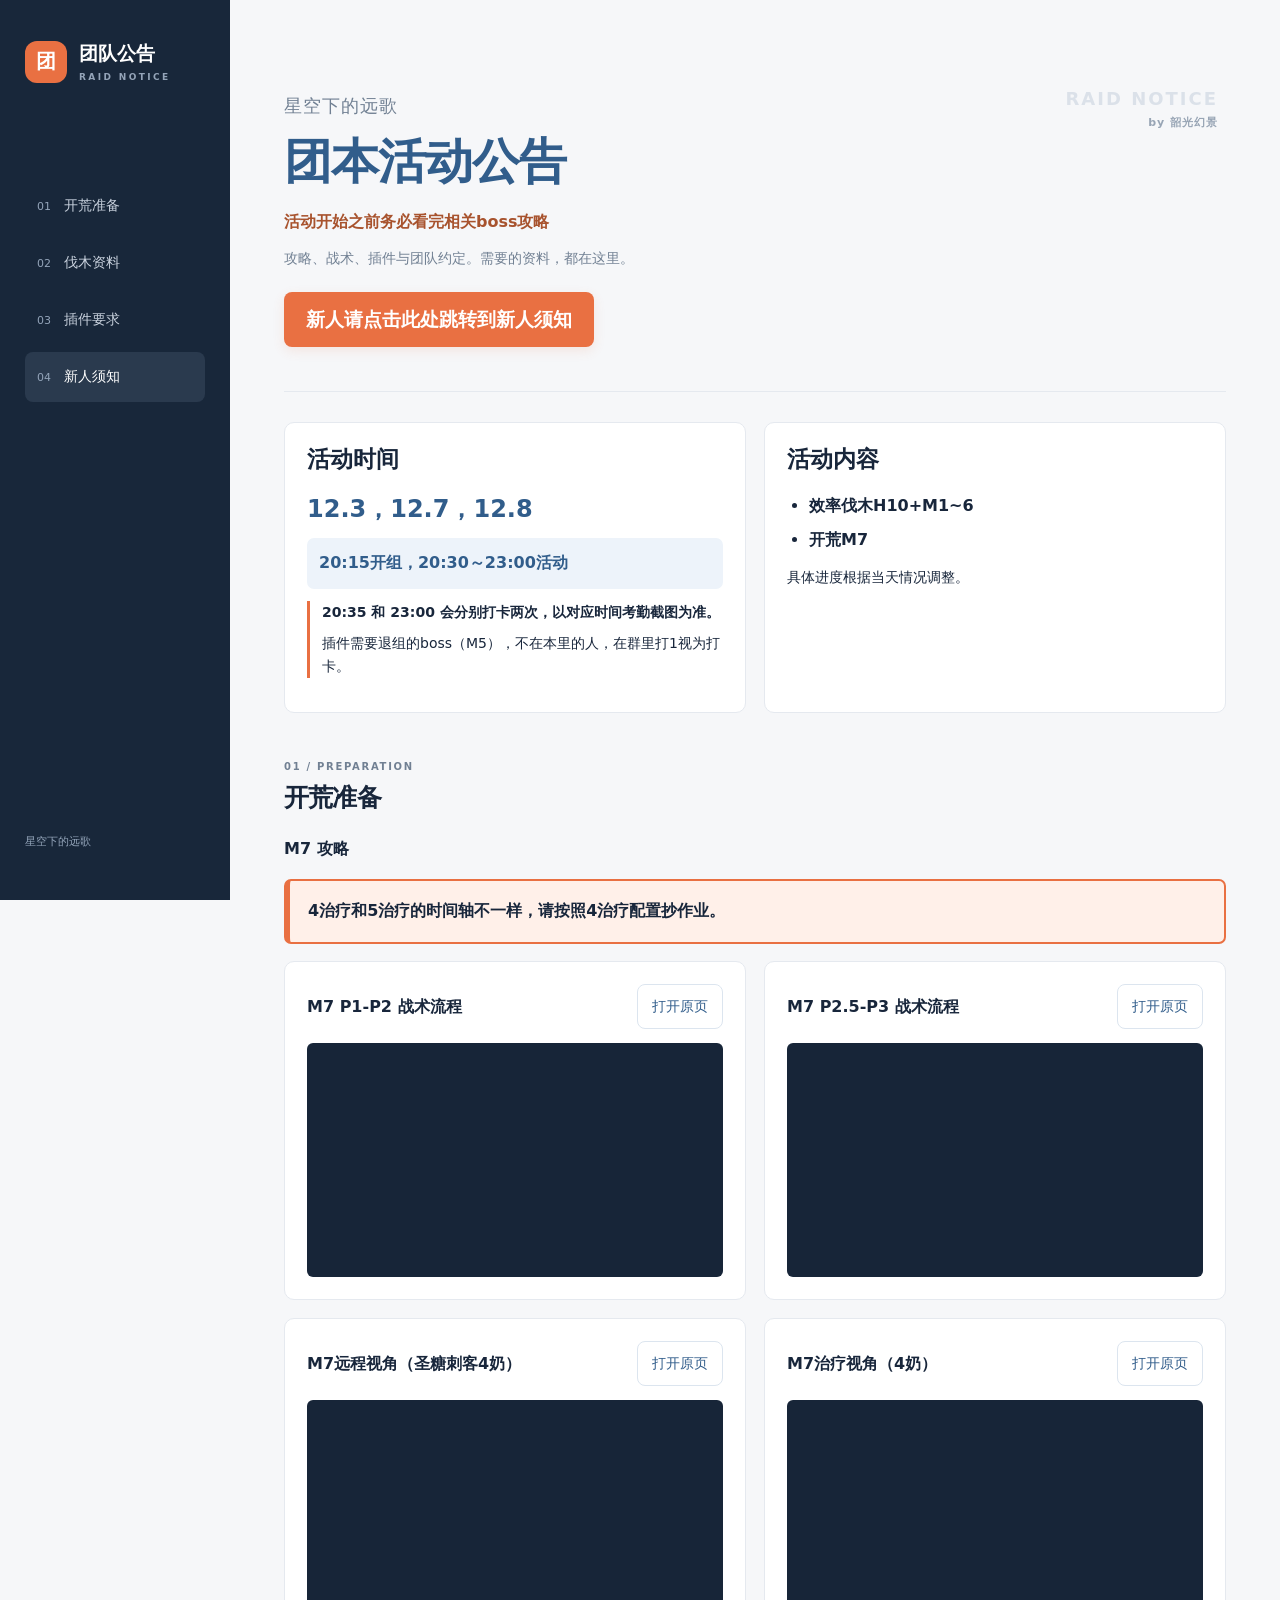
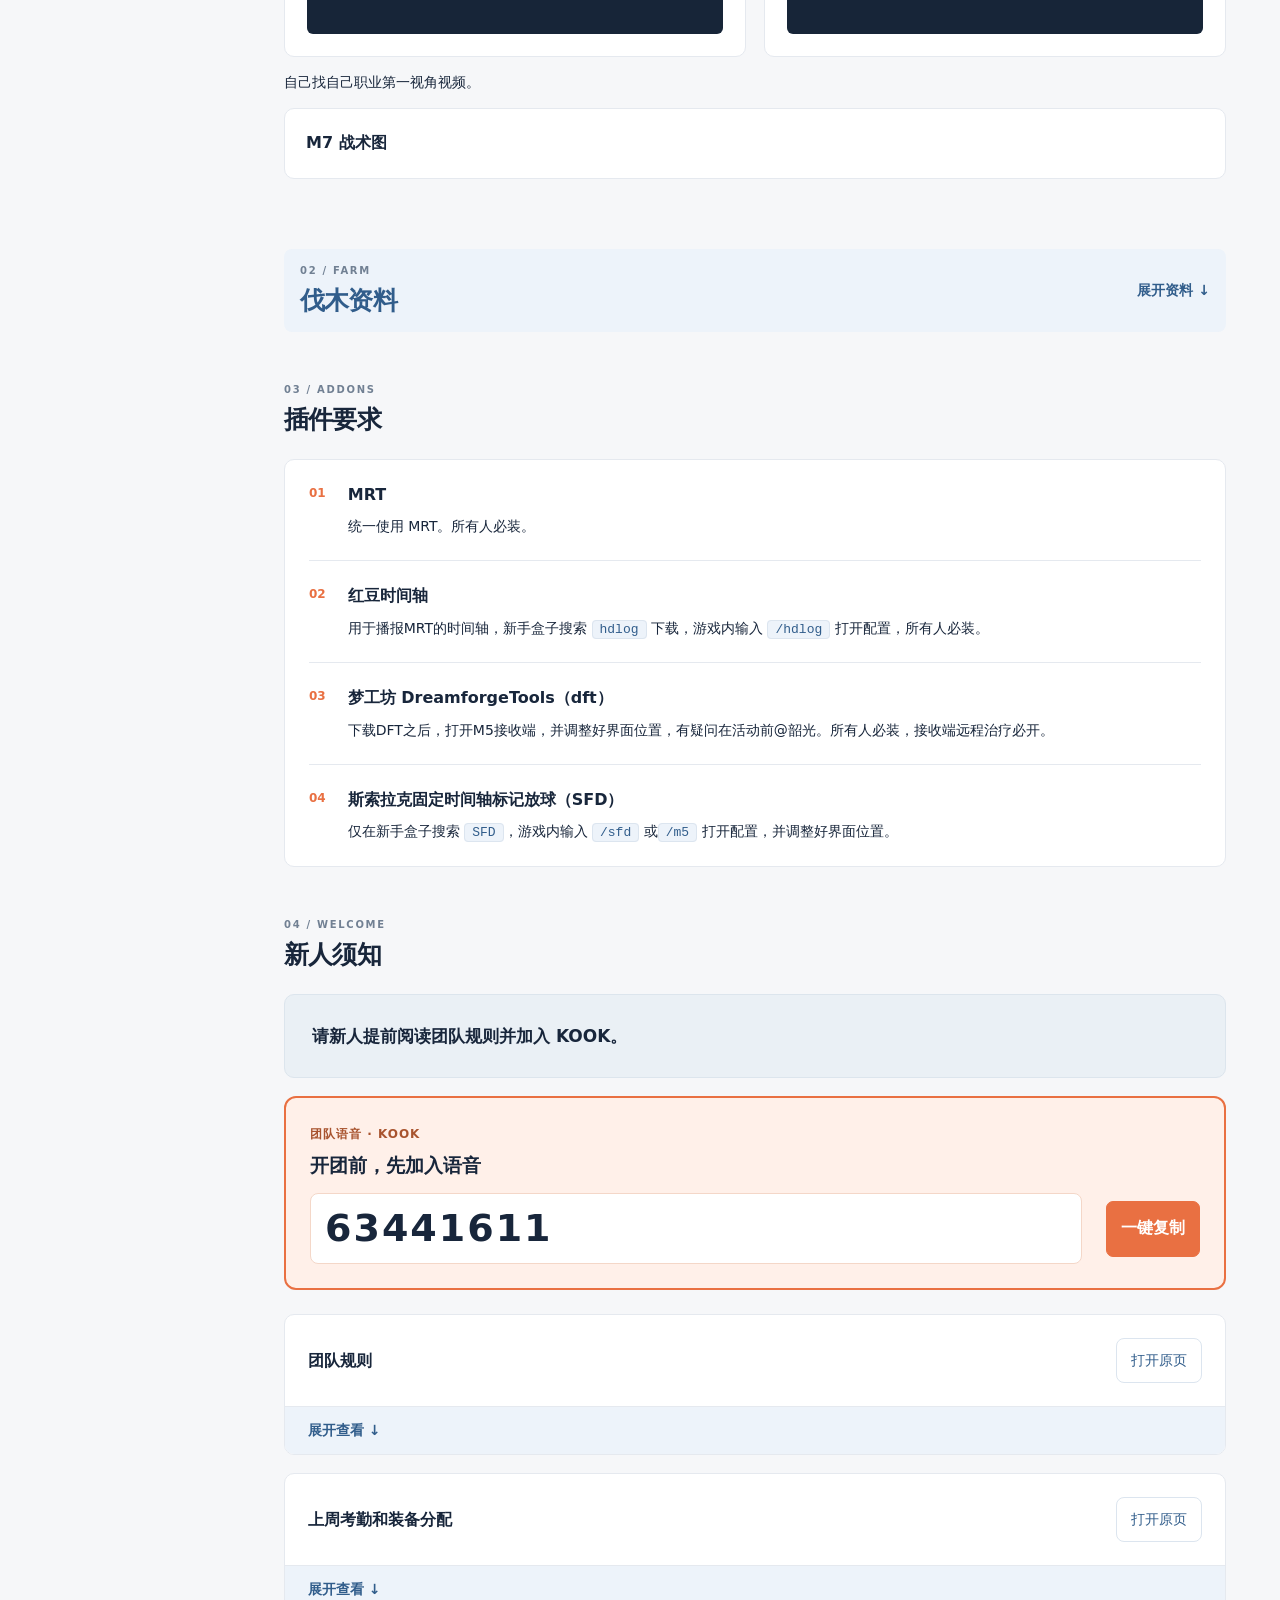
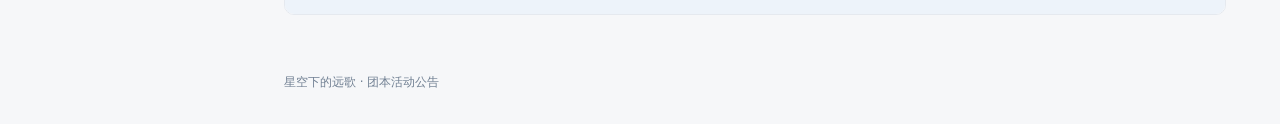
==== index.html @ 8c515916 "Clarify required addons and expand M7 video guides with healer reminder" ====
<!DOCTYPE html>

<html lang="zh-CN"><head><meta charset="utf-8"/><meta content="width=device-width,initial-scale=1" name="viewport"/><meta content="RaidNotice 团队公告：开荒准备、战术图、插件要求和新人须知。" name="description"/><title>wow星空下的远歌·团本活动公告</title><link href="style.css?v=20261021-m7-timeline" rel="stylesheet"/></head><body>
<aside class="sidebar"><div class="brand"><span class="brand-mark"><span class="brand-glyph">团</span></span><div>团队公告<small>RAID NOTICE</small></div></div><nav aria-label="公告章节"><a class="active" href="#preparation"><span>01</span> 开荒准备</a><a href="#farm"><span>02</span> 伐木资料</a><a href="#addons"><span>03</span> 插件要求</a><a href="#newcomers"><span>04</span> 新人须知</a></nav><p class="sidebar-foot">星空下的远歌</p></aside>
<main id="top"><header class="hero"><h1><small class="team-name">星空下的远歌</small><span class="activity-title">团本活动公告</span></h1><p class="hero-reminder">活动开始之前务必看完相关boss攻略</p><p>攻略、战术、插件与团队约定。需要的资料，都在这里。</p><a class="newcomer-jump" href="#newcomers">新人请点击此处跳转到新人须知</a><div aria-hidden="true" class="hero-index">RAID NOTICE<small>by 韶光幻景</small></div></header><section aria-label="活动安排" class="activity-overview"><article class="activity-card"><h2>活动时间</h2><p class="activity-dates" id="activity-dates">10.15，10.19，10.20</p><p class="activity-hours">20:15开组，20:30～23:00活动</p><p class="attendance-rule"><strong>20:35 和 23:00 会分别打卡两次，以对应时间考勤截图为准。</strong>插件需要退组的boss（M5），不在本里的人，在群里打1视为打卡。</p></article><article class="activity-card"><h2>活动内容</h2><ul><li>效率伐木H10+M1~6</li><li>开荒M7</li></ul><p>具体进度根据当天情况调整。</p></article></section><section class="section" id="preparation"><div class="section-heading"><div><div class="section-num">01 / PREPARATION</div><h2>开荒准备</h2></div></div><h3>M7 攻略</h3><p class="notice m7-timeline-notice" role="note"><strong>4治疗和5治疗的时间轴不一样，请按照4治疗配置抄作业。</strong></p><div class="videos">
<article class="video-card"><div class="card-heading"><h3>M7 P1-P2 战术流程</h3><a class="button original-button" href="https://www.bilibili.com/video/BV1jeYA6pE4G/?spm_id_from=333.788.videopod.episodes&amp;bvid=BV1jeYA6pE4G&amp;vd_source=de78905a588fbd9ed49a69a4bfdb7647" rel="noopener" target="_blank">打开原页</a></div><iframe allow="fullscreen; picture-in-picture" allowfullscreen="" class="video" loading="eager" src="https://player.bilibili.com/player.html?bvid=BV1jeYA6pE4G&amp;autoplay=0" title="M7攻略视频"></iframe></article><article class="video-card"><div class="card-heading"><h3>M7 P2.5-P3 战术流程</h3><a class="button original-button" href="https://www.bilibili.com/video/BV1jeYA6pE4G/?spm_id_from=333.788.videopod.episodes&amp;bvid=BV1jeYA6pE4G&amp;vd_source=de78905a588fbd9ed49a69a4bfdb7647&amp;p=2" rel="noopener" target="_blank">打开原页</a></div><iframe allow="fullscreen; picture-in-picture" allowfullscreen="" class="video" loading="eager" src="https://player.bilibili.com/player.html?bvid=BV1jeYA6pE4G&amp;p=2&amp;autoplay=0" title="M7 P2.5-P3 战术流程"></iframe></article><article class="video-card"><div class="card-heading"><h3>M7远程视角（圣糖刺客4奶）</h3><a class="button original-button" href="https://www.bilibili.com/video/BV1NVnP6kEbk" rel="noopener" target="_blank">打开原页</a></div><iframe allow="fullscreen; picture-in-picture" allowfullscreen="" class="video" loading="eager" src="https://player.bilibili.com/player.html?bvid=BV1NVnP6kEbk&amp;autoplay=0" title="M7远程视角（圣糖刺客4奶）"></iframe></article><article class="video-card"><div class="card-heading"><h3>M7治疗视角（4奶）</h3><a class="button original-button" href="https://www.bilibili.com/video/BV1LqJR6NE8w/?vd_source=de78905a588fbd9ed49a69a4bfdb7647" rel="noopener" target="_blank">打开原页</a></div><iframe allow="fullscreen; picture-in-picture" allowfullscreen="" class="video" loading="eager" src="https://player.bilibili.com/player.html?bvid=BV1LqJR6NE8w&amp;autoplay=0" title="M7治疗视角（4奶）"></iframe></article></div><p>自己找自己职业第一视角视频。</p><div id="plan-m7"><article class="plan"><div class="plan-heading"><h3>M7 战术图</h3></div></article></div></section>
<section class="section" id="farm"><details id="farm-details"><summary aria-controls="farm-content" aria-expanded="false"><div class="section-heading"><div><div class="section-num">02 / FARM</div><h2>伐木资料</h2></div><span class="farm-indicator">展开资料 ↓</span></div></summary><div id="farm-content"><div class="farm-m6"><h3>M6 · 两份攻略都要看</h3><div class="videos">
<article class="video-card"><div class="card-heading"><h3>M6 攻略（一）</h3><a class="button original-button" href="https://www.bilibili.com/video/BV1U3ee6aEog/" rel="noopener" target="_blank">打开原页</a></div><iframe allow="fullscreen; picture-in-picture" allowfullscreen="" class="video" loading="eager" src="https://player.bilibili.com/player.html?bvid=BV1U3ee6aEog&amp;autoplay=0" title="M6攻略一"></iframe></article>
<article class="video-card"><div class="card-heading"><h3>M6 攻略（二）</h3><a class="button original-button" href="https://www.bilibili.com/video/BV111eU6vEYX/" rel="noopener" target="_blank">打开原页</a></div><iframe allow="fullscreen; picture-in-picture" allowfullscreen="" class="video" loading="eager" src="https://player.bilibili.com/player.html?bvid=BV111eU6vEYX&amp;autoplay=0" title="M6攻略二"></iframe></article></div><div class="m6-roster"><h3>M6 已确认阵容 · 20人（2T / 4H / 14D）</h3><p><strong>坦克（2）：</strong>2血DK坦克。</p><p><strong>治疗（4）：</strong>2奶龙、1神牧、1奶萨。</p><p><strong>输出（14）：</strong>1武器战、1惩戒骑、1湮灭龙、1冰DK、3冰法、2鸟德、1盗贼、1猎人、1元素萨、1噬灭DH、1恶魔术。</p><p><strong>分摊：</strong>右1、左2、近战3。</p></div><div id="plan-m6"><article class="plan"><div class="plan-heading"><h3>M6 战术图</h3><a class="plan-original button original-button" href="https://raidplan.io/plan/3c46bttpqktpfchv" rel="noopener" target="_blank">打开原页</a></div><p class="status">战术图加载中。</p></article></div><p class="notice">务必看完以上攻略，调好插件。</p></div><div class="farm-m5"><h3>M5 · 攻略与战术</h3><div class="videos">
<article class="video-card"><div class="card-heading"><h3>M5 攻略和插件调试</h3><a class="button original-button" href="https://www.bilibili.com/video/BV1ZPbT69ET9" rel="noopener" target="_blank">打开原页</a></div><iframe allow="fullscreen; picture-in-picture" allowfullscreen="" class="video" loading="eager" src="https://player.bilibili.com/player.html?bvid=BV1ZPbT69ET9&amp;autoplay=0" title="M5攻略和插件调试"></iframe></article>
<article class="video-card"><div class="card-heading"><h3>M5 半刀分担讲解</h3><a class="button original-button" href="https://www.bilibili.com/video/BV1gGYE6XEZa/" rel="noopener" target="_blank">打开原页</a></div><iframe allow="fullscreen; picture-in-picture" allowfullscreen="" class="video" loading="eager" src="https://player.bilibili.com/player.html?bvid=BV1gGYE6XEZa&amp;autoplay=0" title="M5半刀分担讲解"></iframe></article></div>
<div id="plan-m5"><article class="plan"><div class="plan-heading"><h3>M5 战术图</h3><a class="plan-original button original-button" href="https://raidplan.io/plan/xtratv5jccb3vxbk" rel="noopener" target="_blank">打开原页</a></div><p class="status">战术图加载中…</p></article></div>
</div><article class="video-card"><div class="card-heading"><h3>M2+4 攻略</h3><a class="button original-button" href="https://www.bilibili.com/video/BV1wNtz6nEUu" rel="noopener" target="_blank">打开原页</a></div><iframe allow="fullscreen; picture-in-picture" allowfullscreen="" class="video" loading="eager" src="https://player.bilibili.com/player.html?bvid=BV1wNtz6nEUu&amp;autoplay=0" title="M2加M4攻略"></iframe></article><div class="plans-grid"><div class="plan-cell"><div id="plan-m2"><article class="plan"><div class="plan-heading"><h3>M2 战术图</h3><a class="plan-original button original-button" href="https://raidplan.io/plan/adztfa8a9afjyqtw" rel="noopener" target="_blank">打开原页</a></div><p class="status">战术图加载中…</p></article></div></div><div class="plan-cell"><div id="plan-h8"><article class="plan"><div class="plan-heading"><h3>H8 战术图</h3><a class="plan-original button original-button" href="https://raidplan.io/plan/eee7zfvugk57pr4d" rel="noopener" target="_blank">打开原页</a></div><p class="status">战术图加载中…</p></article></div></div></div></div></details></section>
<section class="section" id="addons"><div class="section-heading"><div><div class="section-num">03 / ADDONS</div><h2>插件要求</h2></div></div><ul class="addon-list"><li><span aria-hidden="true" class="addon-number">01</span><div class="addon-copy"><strong>MRT</strong>统一使用 MRT。所有人必装。</div></li><li><span aria-hidden="true" class="addon-number">02</span><div class="addon-copy"><strong>红豆时间轴</strong>用于播报MRT的时间轴，新手盒子搜索 <code class="command">hdlog</code> 下载，游戏内输入 <code class="command">/hdlog</code> 打开配置，所有人必装。</div></li><li><span aria-hidden="true" class="addon-number">03</span><div class="addon-copy"><strong>梦工坊 DreamforgeTools（dft）</strong>下载DFT之后，打开M5接收端，并调整好界面位置，有疑问在活动前@韶光。所有人必装，接收端远程治疗必开。</div></li><li><span aria-hidden="true" class="addon-number">04</span><div class="addon-copy"><strong>斯索拉克固定时间轴标记放球（SFD）</strong>仅在新手盒子搜索 <code class="command">SFD</code>，游戏内输入 <code class="command">/sfd</code> 或<code class="command">/m5</code> 打开配置，并调整好界面位置。</div></li></ul></section>
<section class="section" id="newcomers"><div class="section-heading"><div><div class="section-num">04 / WELCOME</div><h2>新人须知</h2></div></div><p class="welcome-banner">请新人提前阅读团队规则并加入 KOOK。</p><div class="kook-card"><div class="kook-heading"><span class="kook-label">团队语音 · KOOK</span><strong>开团前，先加入语音</strong></div><label class="sr-only" for="kook-number">KOOK 号码，可手动选择复制</label><input aria-label="KOOK 号码，可手动选择复制" id="kook-number" readonly="" value="63441611"/><button id="copy-kook" type="button">一键复制</button><p aria-live="polite" class="status" id="copy-status"></p></div><div class="document-card"><div class="document-heading"><h3>团队规则</h3><a class="button original-button" href="https://docs.qq.com/doc/DV0VpdXhzbVZ2S01I" rel="noopener" target="_blank">打开原页</a></div><details class="document-details"><summary aria-controls="document-content-1" aria-expanded="false"><span class="document-toggle-label">展开查看 ↓</span></summary><div class="doc-slot" data-title="团队规则腾讯文档" data-url="https://docs.qq.com/doc/DV0VpdXhzbVZ2S01I" id="document-content-1"></div></details></div><div class="document-card"><div class="document-heading"><h3>上周考勤和装备分配</h3><a class="button original-button" href="https://docs.qq.com/sheet/DV3RkT1dOeEhOWXVF?tab=t0yyp2" rel="noopener" target="_blank">打开原页</a></div><details class="document-details"><summary aria-controls="document-content-2" aria-expanded="false"><span class="document-toggle-label">展开查看 ↓</span></summary><div class="doc-slot" data-title="上周考勤和装备分配腾讯表格" data-url="https://docs.qq.com/sheet/DV3RkT1dOeEhOWXVF?tab=t0yyp2" id="document-content-2"></div></details></div></section>
<noscript><section><p>战术图暂时无法显示，请使用 Raidplan 查看；KOOK 号码见上方。</p></section></noscript></main><dialog aria-labelledby="viewer-title" id="image-viewer"><div class="viewer-bar"><h2 id="viewer-title">战术图</h2><button aria-pressed="false" id="viewer-zoom" type="button">原尺寸放大</button><button autofocus="" id="viewer-close" type="button">关闭 ×</button></div><p aria-live="polite" class="status" id="viewer-status"></p><div class="viewer-scroll"><img alt="战术图放大查看" id="viewer-image"/></div><a class="button" id="viewer-original" rel="noopener" target="_blank">单独打开图片</a></dialog><script src="app.js?v=20261013-m6-schedule"></script><footer>星空下的远歌 · 团本活动公告</footer></body></html>
---- style.css ----
:root{--bg:#f6f7f9;--paper:#fff;--ink:#18263b;--muted:#718093;--line:#e5e9ef;--accent:#e97042;--blue:#315d8b}*{box-sizing:border-box}html{scroll-behavior:smooth}body{margin:0;background:var(--bg);color:var(--ink);font-family:'Noto Sans SC',system-ui,-apple-system,sans-serif;font-size:14px;line-height:1.65}a{color:var(--blue);text-underline-offset:3px;overflow-wrap:anywhere}button,input{font:inherit}button,.button{display:inline-flex;justify-content:center;align-items:center;min-height:44px;padding:10px 14px;border:1px solid #dce5ef;border-radius:7px;background:#fff;color:var(--blue);cursor:pointer;text-decoration:none}button:hover,.button:hover{background:#edf3fa}button[aria-pressed=true]{background:var(--accent);border-color:var(--accent);color:var(--ink);font-weight:700}button:disabled{opacity:.6;cursor:wait}a:focus-visible,button:focus-visible,input:focus-visible{outline:3px solid var(--accent);outline-offset:3px}.sidebar{width:230px;background:#18273a;color:white;position:fixed;inset:0 auto 0 0;padding:38px 25px;display:flex;flex-direction:column;z-index:2}.brand{display:flex;align-items:center;gap:12px;font-size:19px;font-weight:700}.brand-mark{width:42px;height:42px;display:grid;place-items:center;background:#e97042;border-radius:12px;flex-shrink:0}.brand small{display:block;color:#94a4b8;font-size:9px;letter-spacing:2.4px;margin-top:1px}.nav-label{font-size:10px;letter-spacing:1.5px;color:#8fa0b4;margin:66px 12px 15px}.sidebar nav{display:grid;gap:8px}.sidebar nav a{border-radius:8px;padding:13px 12px;min-height:46px;color:#c9d2de;text-decoration:none}.sidebar nav a span{margin-right:9px;font-size:11px;color:#93a4b9}.sidebar nav a:hover,.sidebar nav a.active{background:#2a3a4e;color:white}.sidebar-foot{margin-top:auto;color:#93a4b9;font-size:11px}main{max-width:1610px;margin-left:230px;padding:24px 54px 0;min-width:0}.hero{position:relative;padding:54px 0 44px;border-bottom:1px solid var(--line)}.hero h1{font-size:48px;line-height:1.3;letter-spacing:-2px;margin:14px 0}.hero h1 span{color:var(--accent)}.hero p{font-size:14px;color:var(--muted);margin:0 0 22px;max-width:70%}.hero-index{position:absolute;right:8px;top:61px;font-size:60px;line-height:1.4;color:#dbe1e9;font-weight:700;letter-spacing:-4px}.hero-index small{display:block;font-size:11px;letter-spacing:1px;text-align:right;color:#98a5b5}.newcomer-jump{display:inline-flex;align-items:center;gap:12px;background:var(--accent);color:var(--ink);font-size:17px;font-weight:800;min-height:50px;border-radius:8px;padding:12px 22px;text-decoration:none;box-shadow:0 4px 12px #e9704220}.section{padding:42px 0 8px;scroll-margin-top:16px;min-width:0}.section-heading{display:flex;align-items:end;justify-content:space-between;margin-bottom:22px}.section-heading h2{font-size:25px;letter-spacing:-.8px;margin:6px 0 0;line-height:1.3}.eyebrow,.section-num{font-size:10px;font-weight:600;color:var(--muted);letter-spacing:1.7px}.notice{background:#fff0e9;border:1px solid #f4d7c8;color:#a8532e;border-radius:7px;padding:12px 16px;margin:17px 0;font-size:14px}.videos,.plans-grid{display:grid;grid-template-columns:repeat(2,minmax(0,1fr));gap:18px}.plan-cell{min-width:0}.video-card{background:var(--paper);border:1px solid var(--line);border-radius:10px;overflow:hidden;padding:22px;min-width:0}.plan{background:var(--paper);border:1px solid var(--line);border-radius:10px;padding:21px;min-width:0;margin:12px 0 20px}h3{font-size:16px;margin:10px 0 10px;font-weight:600}.video{display:block;border:0;width:100%;aspect-ratio:16/9;border-radius:6px;background:#172538}.meta,.status{font-size:12px;overflow-wrap:anywhere}.muted,.status{color:var(--muted)}.error{color:#a72b26}.steps,.actions{display:flex;flex-wrap:wrap;gap:8px;margin:12px 0}.steps button{min-width:72px}.preview{display:block;width:100%;height:auto;border-radius:6px;background:#edf0f3;margin:14px 0}.preview[data-load-state=loading],.preview[data-load-state=error]{opacity:0}.addon-list{list-style:none;border:1px solid var(--line);border-radius:10px;background:#fff;padding:0 24px;margin:0}.addon-list li{display:flex;gap:22px;padding:22px 0;border-bottom:1px solid var(--line)}.addon-list li:last-child{border-bottom:0}.addon-number{font-size:12px;color:var(--accent);font-weight:700;flex-shrink:0;padding-top:2px}.addon-copy{min-width:0;overflow-wrap:anywhere}.addon-copy strong{display:block;font-size:16px;margin-bottom:7px}.command{color:var(--blue);background:#edf3fa;border:1px solid #dce5ef;padding:1px 7px;font-family:monospace;border-radius:4px;font-size:13px;overflow-wrap:anywhere}.welcome-banner{background:#eaf0f5;border:1px solid #dce5ed;border-radius:10px;padding:27px;margin-bottom:18px;font-size:17px;font-weight:650}.kook-card{background:#fff0e9;border:2px solid var(--accent);border-radius:12px;padding:24px;margin:0 0 24px;display:grid;grid-template-columns:minmax(0,1fr) auto;gap:12px 24px;align-items:center}.kook-heading{grid-column:1/-1}.kook-heading strong{display:block;font-size:19px;margin-top:5px}.kook-label{font-size:12px;color:#a8532e;font-weight:700;letter-spacing:1px}#kook-number{background:#fff;border:1px solid #f4d7c8;border-radius:8px;min-width:0;width:100%;font:800 38px/1.4 ui-monospace,monospace;letter-spacing:2px;color:var(--ink);padding:8px 14px;cursor:text}#copy-kook{background:var(--accent);border-color:var(--accent);color:var(--ink);font-weight:800;font-size:16px;min-height:56px}#copy-status{grid-column:1/-1;margin:0;font-size:14px}.document-card{background:#fff;border:1px solid var(--line);border-radius:10px;overflow:hidden;margin-bottom:18px}.document-heading{padding:23px;display:flex;align-items:center;justify-content:space-between;gap:14px}.document-heading h3,.document-heading p{margin:0}.doc{display:block;width:100%;max-width:100%;height:600px;border:0;border-top:1px solid var(--line)}footer{margin-left:230px;padding:32px 54px;color:var(--muted);font-size:12px}.sr-only{position:absolute;width:1px;height:1px;padding:0;margin:-1px;overflow:hidden;clip:rect(0,0,0,0);white-space:nowrap;border:0}#image-viewer{width:min(96vw,1300px);max-width:96vw;height:min(90dvh,1000px);max-height:90dvh;padding:18px;border:0;border-radius:12px;overflow:hidden;color:var(--ink);background:white}#image-viewer[open]{display:grid;grid-template-rows:auto auto minmax(0,1fr) auto;gap:10px}#image-viewer::backdrop{background:#142236d9}.viewer-bar{display:flex;align-items:center;gap:10px;flex-wrap:wrap}.viewer-bar h2{font-size:18px;margin:0 auto 0 0}.viewer-scroll{overflow:auto;min-width:0;min-height:0;background:var(--bg);border-radius:6px;overscroll-behavior:contain}.viewer-scroll img{display:block;width:100%;height:auto}.viewer-scroll img[aria-busy=true]{opacity:0}#viewer-status{margin:0}#viewer-close{background:var(--accent);border-color:var(--accent);font-weight:700;color:var(--ink)}@media(max-width:1100px){main{padding-left:28px;padding-right:28px}.hero-index{font-size:44px}.hero h1{font-size:42px}.hero p{max-width:65%}}@media(max-width:760px){.sidebar{position:static;width:auto;inset:auto;padding:18px 16px}.brand{font-size:18px}.nav-label,.sidebar-foot{display:none}.sidebar nav{grid-template-columns:repeat(2,minmax(0,1fr));gap:7px;margin-top:14px}.sidebar nav a{padding:10px 12px;background:#223349;min-width:0;min-height:44px}.sidebar nav a span{margin-right:6px}main{margin-left:0;padding:14px 16px 0}.hero{padding:24px 0 28px}.hero h1{font-size:34px;letter-spacing:-1px;margin:12px 0}.hero p{max-width:none;line-height:1.7}.hero-index{display:none}.newcomer-jump{width:100%;justify-content:center;padding:12px 10px;font-size:16px}.section{padding-top:30px;scroll-margin-top:16px}.section-heading h2{font-size:24px}.videos,.plans-grid{grid-template-columns:1fr}.video-card,.plan{padding:16px}.addon-list{padding:0 16px}.addon-list li{gap:14px}.welcome-banner{padding:18px;font-size:16px}.kook-card{grid-template-columns:minmax(0,1fr);padding:18px;gap:12px}#kook-number{font-size:32px;letter-spacing:1px;padding:8px 10px}#copy-kook{width:100%}.document-heading{padding:18px;flex-direction:column;align-items:flex-start;gap:8px}.doc{height:clamp(380px,63dvh,590px)}footer{margin-left:0;padding:28px 16px}#image-viewer{padding:12px}.viewer-bar h2{width:100%;font-size:16px}.viewer-bar button{flex:1;min-width:0}}@media(prefers-reduced-motion:reduce){html{scroll-behavior:auto}}
.video-card>p a,.plan-cell>p a,#preparation>p>a,.document-heading a{display:inline-flex;align-items:center;min-height:44px}
.sidebar nav{margin-top:96px}.hero h1{letter-spacing:-1px}.hero h1 .team-name{display:block;font-size:18px;line-height:1.6;font-weight:500;letter-spacing:1px;color:var(--muted);margin-bottom:9px}.hero h1 .activity-title{display:block;font-size:48px;line-height:1.3;color:var(--accent)}@media(max-width:1100px){.hero h1 .activity-title{font-size:42px}}@media(max-width:760px){.sidebar nav{margin-top:14px}.hero h1 .team-name{font-size:16px}.hero h1 .activity-title{font-size:34px}}
.hero .hero-reminder{font-size:16px;font-weight:700;line-height:1.7;color:#a8532e;max-width:100%;margin:16px 0 12px}
.hero .newcomer-jump{color:#fff;font-size:19px;line-height:1.6;white-space:normal;text-align:center}
.plan-heading{display:flex;align-items:center;justify-content:space-between;gap:12px}.plan-heading h3{margin:0;min-width:0;flex:1;overflow-wrap:anywhere}.plan-original{flex:0 0 auto;white-space:nowrap;display:inline-flex;align-items:center;min-height:44px}
.card-heading{display:flex;align-items:center;justify-content:space-between;gap:12px;margin-bottom:14px}.card-heading h3{margin:0;flex:1;min-width:0;overflow-wrap:anywhere}.original-button{flex:0 0 auto;white-space:nowrap;min-height:44px;padding:10px 12px;border:1px solid var(--accent);background:#fff0e9;color:#a8532e;font-weight:700}.original-button:hover{background:#fbe1d3}

.document-heading{flex-direction:row;align-items:center}.document-heading h3{flex:1;min-width:0;overflow-wrap:anywhere}#kook-number{font-family:inherit;font-variant-numeric:normal}#copy-kook{color:#fff}#copy-status:empty{display:none}#farm-details>summary{cursor:pointer;list-style:none;min-height:52px;border-radius:8px}#farm-details>summary::-webkit-details-marker{display:none}#farm-details>summary:focus-visible{outline:3px solid var(--accent);outline-offset:4px}#farm-details>summary .section-heading{align-items:center;gap:12px;margin-bottom:0}.farm-indicator{color:#a8532e;font-weight:700;white-space:nowrap}#farm-details:not([open]) .farm-indicator{font-size:0}#farm-details:not([open]) .farm-indicator::after{content:"展开 ＋";font-size:14px}#farm-details[open] .farm-indicator{font-size:0}#farm-details[open] .farm-indicator::after{content:"收起 −";font-size:14px}#farm-details[open]>summary{margin-bottom:22px}

.original-button,.original-button:visited{background:#fff;color:#315d8b;border:1px solid #dce5ef;border-radius:8px;padding:10px 14px;min-height:44px;font-family:inherit;font-weight:700;text-decoration:none}
.original-button:hover{background:#edf3fa;color:#315d8b;border-color:#dce5ef}
#viewer-close{background:#fff;border-color:#dce5ef;color:#315d8b}
.hero-index{font-size:18px;line-height:1.6;letter-spacing:2px;text-align:right;font-weight:600;color:var(--muted)}.hero-index small{font-size:11px;letter-spacing:1px;color:var(--muted)}

.hero h1 .activity-title{color:var(--blue)}.brand-mark{display:flex;align-items:center;justify-content:center;padding:0;font-size:20px;line-height:1;text-align:center;letter-spacing:0;font-weight:700}

.brand-glyph{display:block;transform:translateY(-1.5px)}

.steps button[aria-pressed=true],.steps button[aria-pressed=true]:hover,.steps button[aria-pressed=true]:focus,.steps button[aria-pressed=true]:focus-visible{background:var(--accent);border-color:var(--accent);color:#fff}
.steps button[aria-pressed=true] *{color:inherit}
#farm-details>summary{background:#edf3fa;padding:14px 16px;border:0;border-radius:8px}#farm-details>summary:hover{background:#e4edf7}#farm-details>summary h2{color:var(--blue)}
#farm-details .farm-indicator,#farm-details:not([open]) .farm-indicator,#farm-details[open] .farm-indicator{font-size:14px;color:var(--blue)}#farm-details .farm-indicator::after{content:none}

.original-button,.original-button:visited,.original-button:hover,.original-button:focus{font-weight:400}
#farm-details[open] .farm-indicator::after,#farm-details:not([open]) .farm-indicator::after{content:none}

.hero-index{color:#dbe1e9}.hero-index small{color:#98a5b5}

.document-details>summary{min-height:44px;padding:12px 23px;border-top:1px solid var(--line);background:#edf3fa;color:var(--blue);font-weight:600;cursor:pointer;list-style:none}.document-details>summary::-webkit-details-marker{display:none}.document-details>summary:hover{background:#e4edf7}.document-details>summary:focus-visible{outline:3px solid var(--blue);outline-offset:-3px}@media(max-width:760px){.document-details>summary{padding:12px 18px}}
@media(pointer:fine){.doc-slot[data-url^="https://docs.qq.com/sheet/"]{overflow:hidden;overscroll-behavior-y:contain}}

.activity-overview{display:grid;grid-template-columns:repeat(2,minmax(0,1fr));gap:18px;padding:30px 0 4px}.activity-card{min-width:0;background:var(--paper);border:1px solid var(--line);border-radius:10px;padding:22px}.activity-card h2{font-size:23px;line-height:1.3;margin:0 0 18px}.activity-card p{margin:12px 0}.activity-card .activity-dates{font-size:24px;line-height:1.4;font-weight:750;color:var(--blue)}.activity-card .activity-hours{background:#edf3fa;color:var(--blue);font-size:16px;font-weight:700;padding:12px;border-radius:7px}.attendance-rule{border-left:3px solid var(--accent);padding-left:12px}.attendance-rule strong{display:block;margin-bottom:8px}.activity-card ul{padding-left:22px;margin:12px 0}.activity-card li{margin:8px 0;font-size:16px;font-weight:600}.farm-m5{margin-bottom:28px}@media(max-width:760px){.activity-overview{grid-template-columns:1fr;padding-top:24px;gap:14px}.activity-card{padding:18px}.activity-card h2{font-size:22px}.activity-card .activity-dates{font-size:23px}}

.m7-timeline-notice{border:2px solid var(--accent);border-left-width:6px;background:#fff0e9;color:var(--ink);padding:16px 18px;font-size:16px;line-height:1.8;overflow-wrap:anywhere}.m7-timeline-notice strong{font-weight:750}
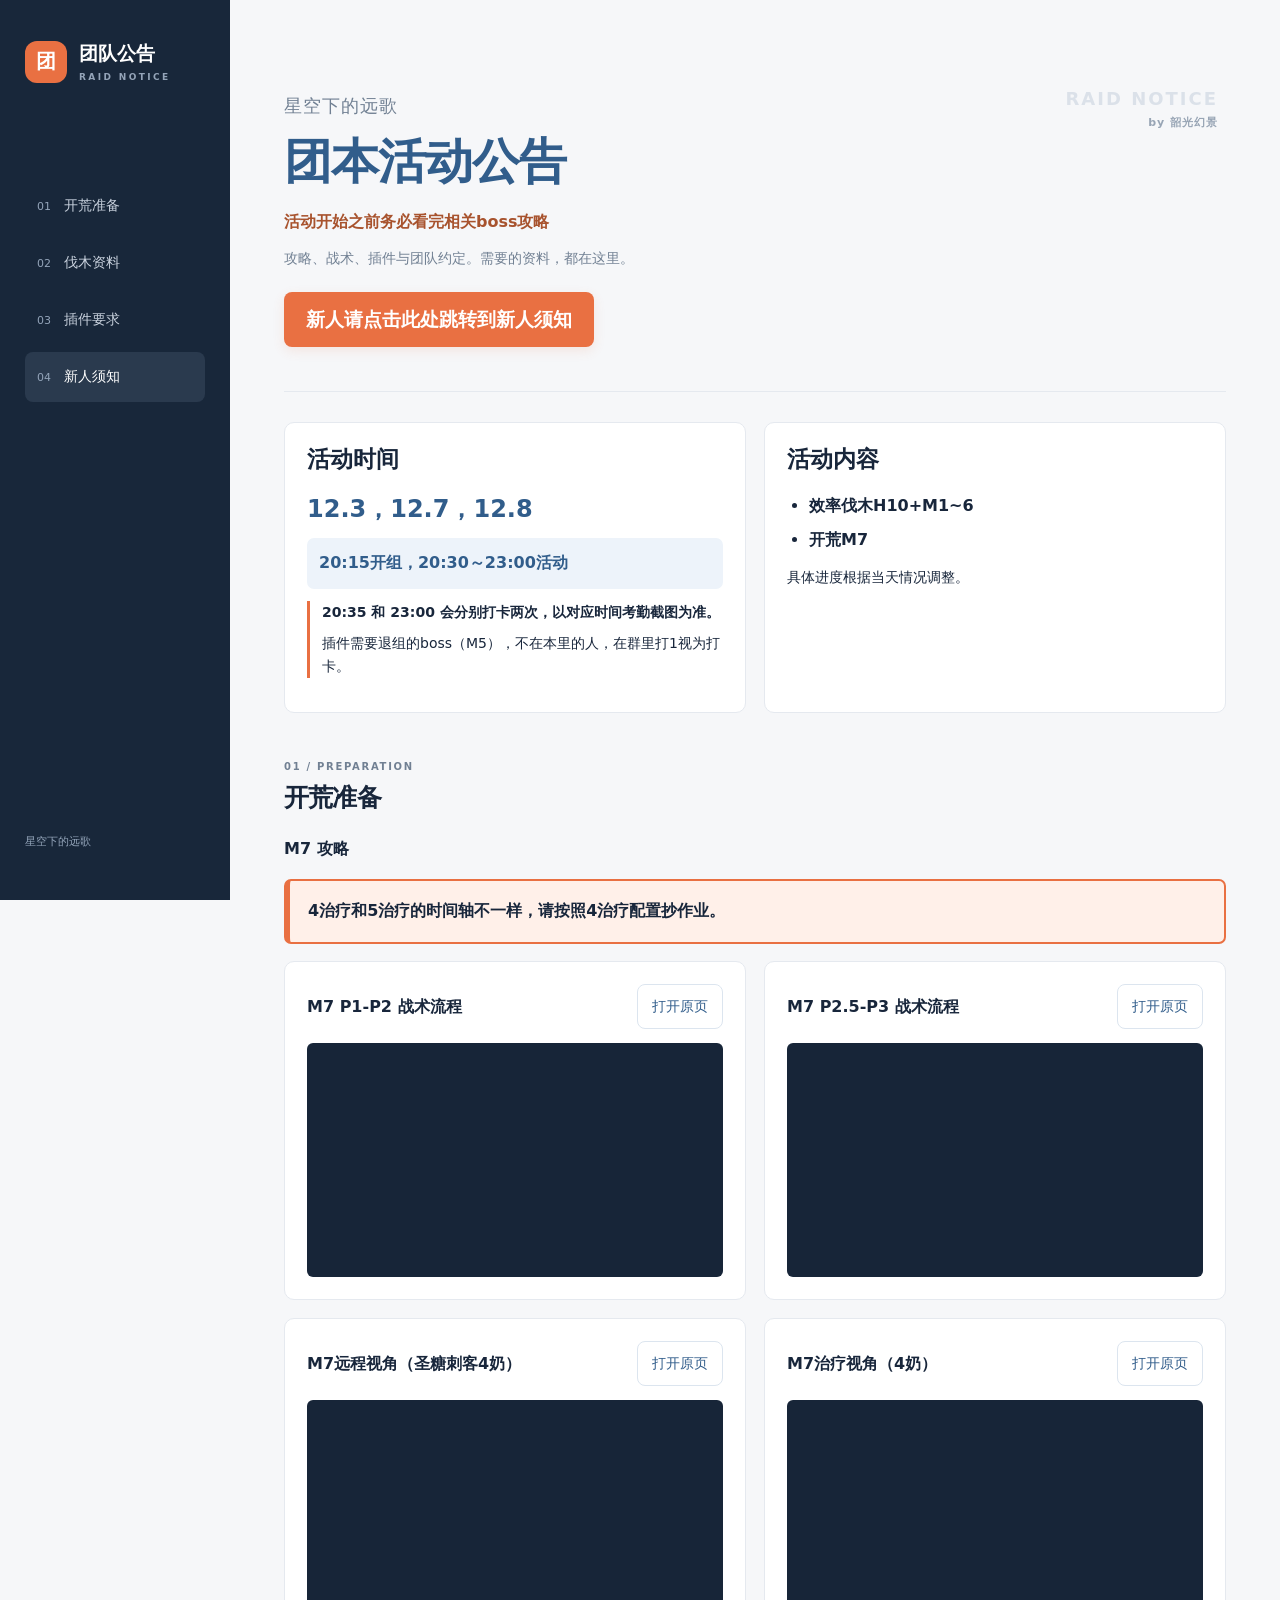
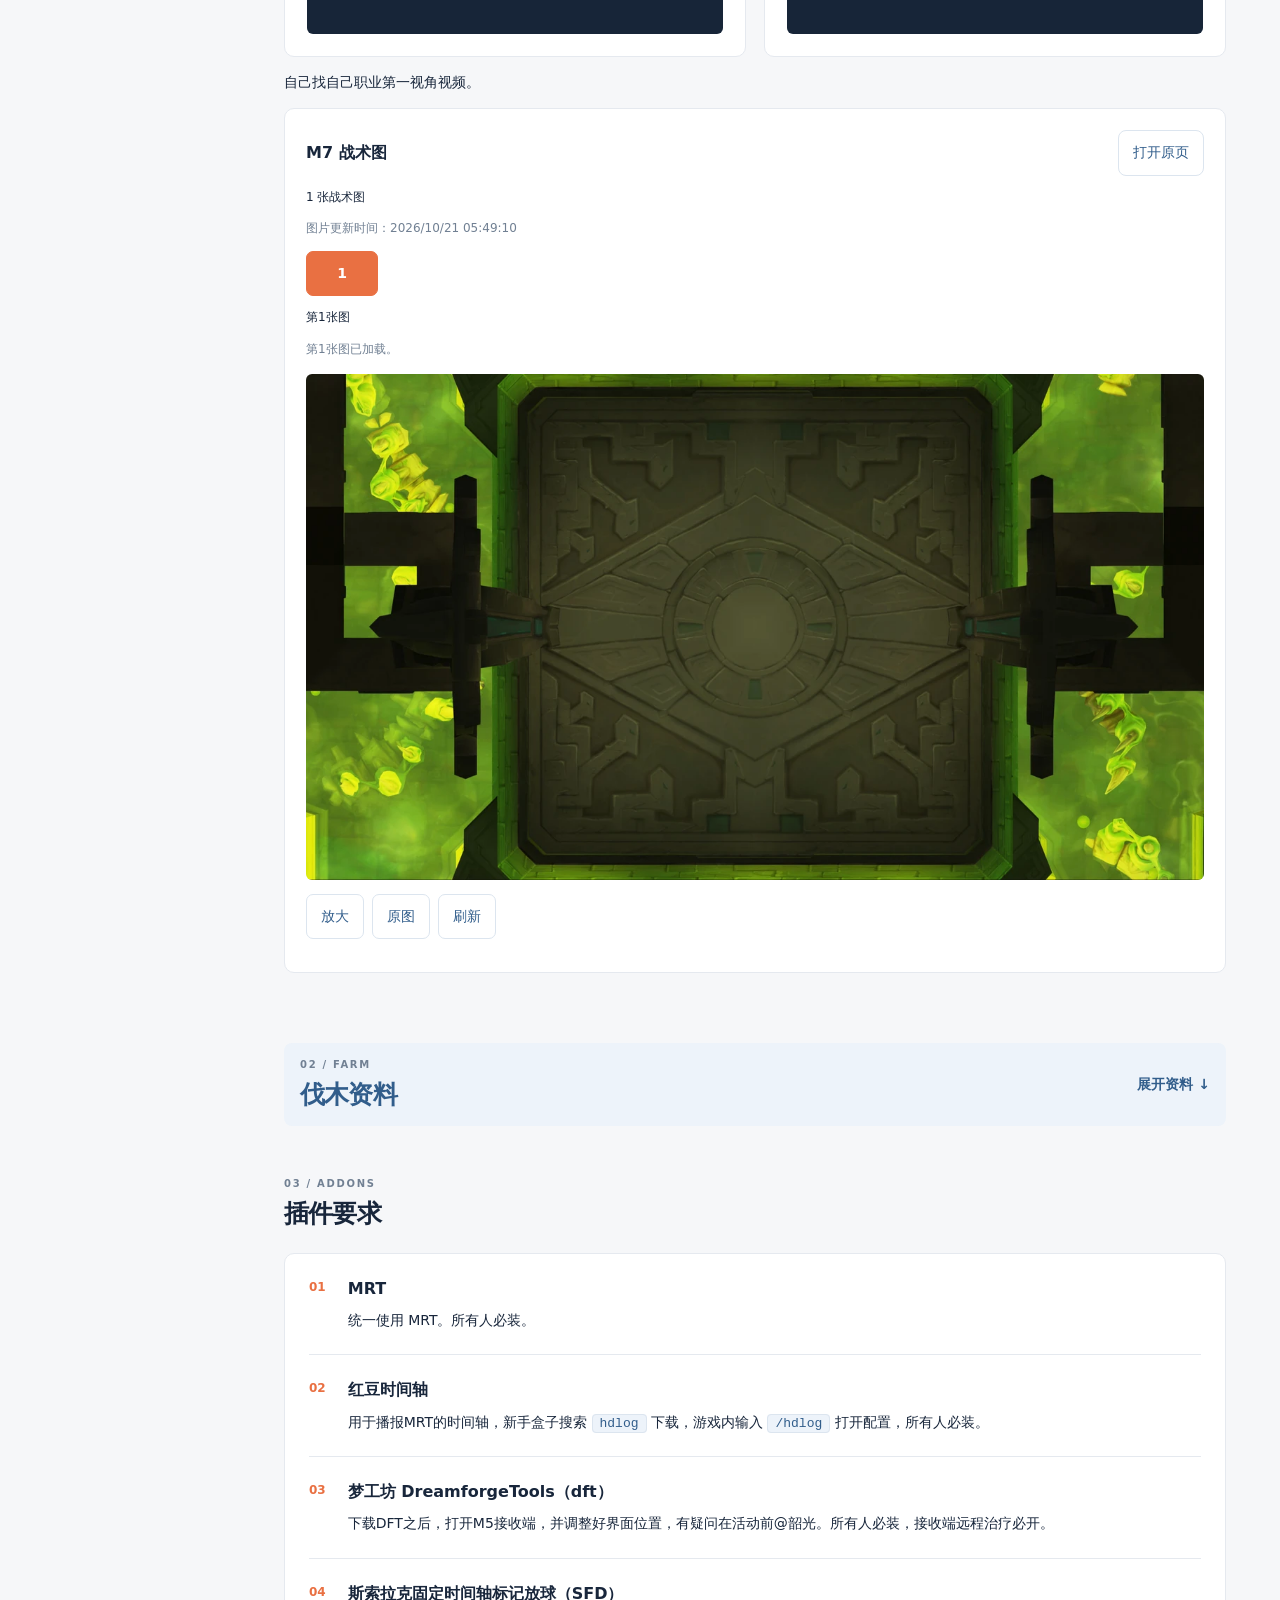
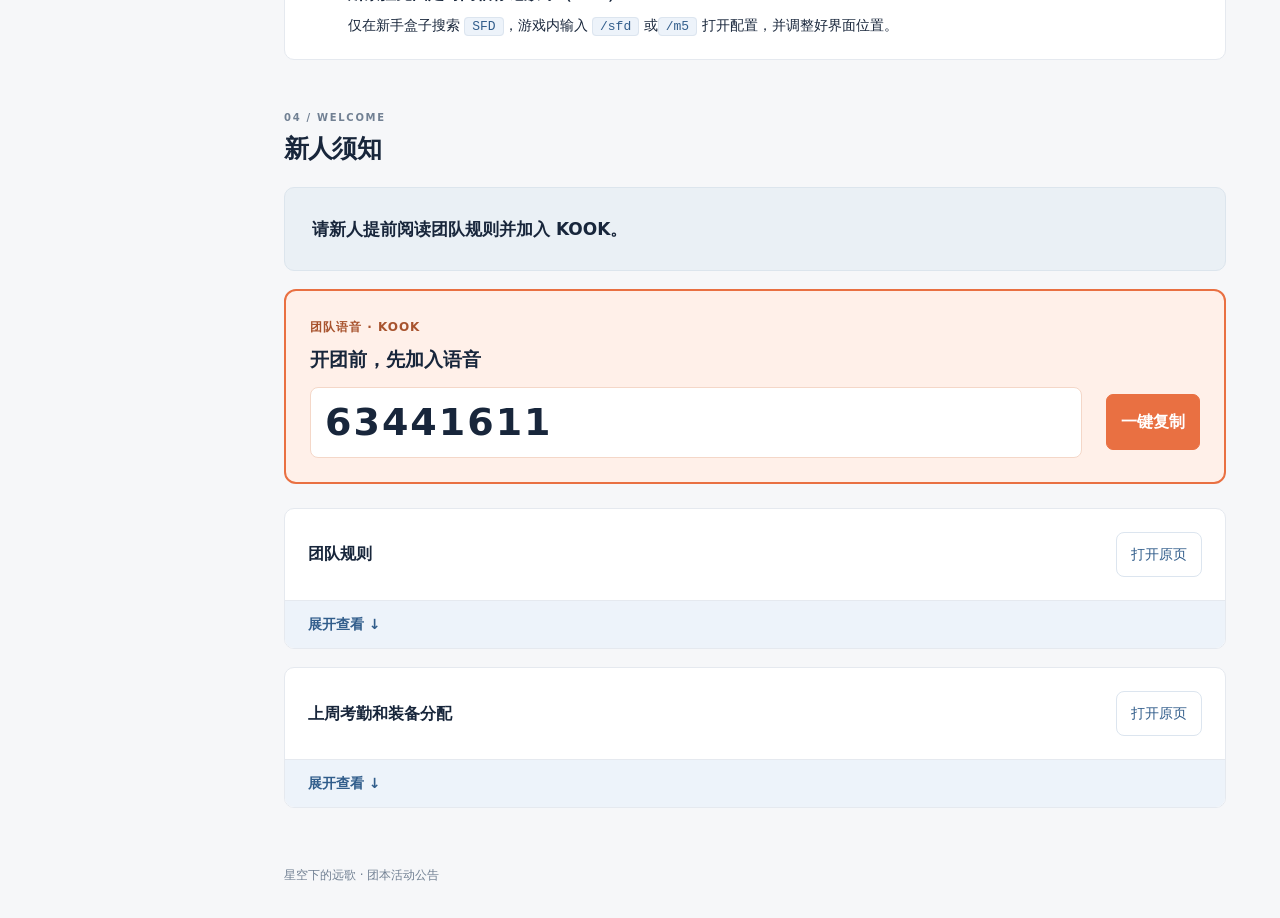
==== commit cf4b66ee: "Add complete M7 revision 1 Raidplan snapshot and image viewer" ====
--- a/index.html
+++ b/index.html
@@ -3,7 +3,7 @@
 <html lang="zh-CN"><head><meta charset="utf-8"/><meta content="width=device-width,initial-scale=1" name="viewport"/><meta content="RaidNotice 团队公告：开荒准备、战术图、插件要求和新人须知。" name="description"/><title>wow星空下的远歌·团本活动公告</title><link href="style.css?v=20261021-m7-timeline" rel="stylesheet"/></head><body>
 <aside class="sidebar"><div class="brand"><span class="brand-mark"><span class="brand-glyph">团</span></span><div>团队公告<small>RAID NOTICE</small></div></div><nav aria-label="公告章节"><a class="active" href="#preparation"><span>01</span> 开荒准备</a><a href="#farm"><span>02</span> 伐木资料</a><a href="#addons"><span>03</span> 插件要求</a><a href="#newcomers"><span>04</span> 新人须知</a></nav><p class="sidebar-foot">星空下的远歌</p></aside>
 <main id="top"><header class="hero"><h1><small class="team-name">星空下的远歌</small><span class="activity-title">团本活动公告</span></h1><p class="hero-reminder">活动开始之前务必看完相关boss攻略</p><p>攻略、战术、插件与团队约定。需要的资料，都在这里。</p><a class="newcomer-jump" href="#newcomers">新人请点击此处跳转到新人须知</a><div aria-hidden="true" class="hero-index">RAID NOTICE<small>by 韶光幻景</small></div></header><section aria-label="活动安排" class="activity-overview"><article class="activity-card"><h2>活动时间</h2><p class="activity-dates" id="activity-dates">10.15，10.19，10.20</p><p class="activity-hours">20:15开组，20:30～23:00活动</p><p class="attendance-rule"><strong>20:35 和 23:00 会分别打卡两次，以对应时间考勤截图为准。</strong>插件需要退组的boss（M5），不在本里的人，在群里打1视为打卡。</p></article><article class="activity-card"><h2>活动内容</h2><ul><li>效率伐木H10+M1~6</li><li>开荒M7</li></ul><p>具体进度根据当天情况调整。</p></article></section><section class="section" id="preparation"><div class="section-heading"><div><div class="section-num">01 / PREPARATION</div><h2>开荒准备</h2></div></div><h3>M7 攻略</h3><p class="notice m7-timeline-notice" role="note"><strong>4治疗和5治疗的时间轴不一样，请按照4治疗配置抄作业。</strong></p><div class="videos">
-<article class="video-card"><div class="card-heading"><h3>M7 P1-P2 战术流程</h3><a class="button original-button" href="https://www.bilibili.com/video/BV1jeYA6pE4G/?spm_id_from=333.788.videopod.episodes&amp;bvid=BV1jeYA6pE4G&amp;vd_source=de78905a588fbd9ed49a69a4bfdb7647" rel="noopener" target="_blank">打开原页</a></div><iframe allow="fullscreen; picture-in-picture" allowfullscreen="" class="video" loading="eager" src="https://player.bilibili.com/player.html?bvid=BV1jeYA6pE4G&amp;autoplay=0" title="M7攻略视频"></iframe></article><article class="video-card"><div class="card-heading"><h3>M7 P2.5-P3 战术流程</h3><a class="button original-button" href="https://www.bilibili.com/video/BV1jeYA6pE4G/?spm_id_from=333.788.videopod.episodes&amp;bvid=BV1jeYA6pE4G&amp;vd_source=de78905a588fbd9ed49a69a4bfdb7647&amp;p=2" rel="noopener" target="_blank">打开原页</a></div><iframe allow="fullscreen; picture-in-picture" allowfullscreen="" class="video" loading="eager" src="https://player.bilibili.com/player.html?bvid=BV1jeYA6pE4G&amp;p=2&amp;autoplay=0" title="M7 P2.5-P3 战术流程"></iframe></article><article class="video-card"><div class="card-heading"><h3>M7远程视角（圣糖刺客4奶）</h3><a class="button original-button" href="https://www.bilibili.com/video/BV1NVnP6kEbk" rel="noopener" target="_blank">打开原页</a></div><iframe allow="fullscreen; picture-in-picture" allowfullscreen="" class="video" loading="eager" src="https://player.bilibili.com/player.html?bvid=BV1NVnP6kEbk&amp;autoplay=0" title="M7远程视角（圣糖刺客4奶）"></iframe></article><article class="video-card"><div class="card-heading"><h3>M7治疗视角（4奶）</h3><a class="button original-button" href="https://www.bilibili.com/video/BV1LqJR6NE8w/?vd_source=de78905a588fbd9ed49a69a4bfdb7647" rel="noopener" target="_blank">打开原页</a></div><iframe allow="fullscreen; picture-in-picture" allowfullscreen="" class="video" loading="eager" src="https://player.bilibili.com/player.html?bvid=BV1LqJR6NE8w&amp;autoplay=0" title="M7治疗视角（4奶）"></iframe></article></div><p>自己找自己职业第一视角视频。</p><div id="plan-m7"><article class="plan"><div class="plan-heading"><h3>M7 战术图</h3></div></article></div></section>
+<article class="video-card"><div class="card-heading"><h3>M7 P1-P2 战术流程</h3><a class="button original-button" href="https://www.bilibili.com/video/BV1jeYA6pE4G/?spm_id_from=333.788.videopod.episodes&amp;bvid=BV1jeYA6pE4G&amp;vd_source=de78905a588fbd9ed49a69a4bfdb7647" rel="noopener" target="_blank">打开原页</a></div><iframe allow="fullscreen; picture-in-picture" allowfullscreen="" class="video" loading="eager" src="https://player.bilibili.com/player.html?bvid=BV1jeYA6pE4G&amp;autoplay=0" title="M7攻略视频"></iframe></article><article class="video-card"><div class="card-heading"><h3>M7 P2.5-P3 战术流程</h3><a class="button original-button" href="https://www.bilibili.com/video/BV1jeYA6pE4G/?spm_id_from=333.788.videopod.episodes&amp;bvid=BV1jeYA6pE4G&amp;vd_source=de78905a588fbd9ed49a69a4bfdb7647&amp;p=2" rel="noopener" target="_blank">打开原页</a></div><iframe allow="fullscreen; picture-in-picture" allowfullscreen="" class="video" loading="eager" src="https://player.bilibili.com/player.html?bvid=BV1jeYA6pE4G&amp;p=2&amp;autoplay=0" title="M7 P2.5-P3 战术流程"></iframe></article><article class="video-card"><div class="card-heading"><h3>M7远程视角（圣糖刺客4奶）</h3><a class="button original-button" href="https://www.bilibili.com/video/BV1NVnP6kEbk" rel="noopener" target="_blank">打开原页</a></div><iframe allow="fullscreen; picture-in-picture" allowfullscreen="" class="video" loading="eager" src="https://player.bilibili.com/player.html?bvid=BV1NVnP6kEbk&amp;autoplay=0" title="M7远程视角（圣糖刺客4奶）"></iframe></article><article class="video-card"><div class="card-heading"><h3>M7治疗视角（4奶）</h3><a class="button original-button" href="https://www.bilibili.com/video/BV1LqJR6NE8w/?vd_source=de78905a588fbd9ed49a69a4bfdb7647" rel="noopener" target="_blank">打开原页</a></div><iframe allow="fullscreen; picture-in-picture" allowfullscreen="" class="video" loading="eager" src="https://player.bilibili.com/player.html?bvid=BV1LqJR6NE8w&amp;autoplay=0" title="M7治疗视角（4奶）"></iframe></article></div><p>自己找自己职业第一视角视频。</p><div id="plan-m7"><article class="plan"><div class="plan-heading"><h3>M7 战术图</h3><a class="plan-original button original-button" href="https://raidplan.io/plan/s9wwvk9tr838vpcr" rel="noopener" target="_blank">打开原页</a></div><p class="status">战术图加载中。</p></article></div></section>
 <section class="section" id="farm"><details id="farm-details"><summary aria-controls="farm-content" aria-expanded="false"><div class="section-heading"><div><div class="section-num">02 / FARM</div><h2>伐木资料</h2></div><span class="farm-indicator">展开资料 ↓</span></div></summary><div id="farm-content"><div class="farm-m6"><h3>M6 · 两份攻略都要看</h3><div class="videos">
 <article class="video-card"><div class="card-heading"><h3>M6 攻略（一）</h3><a class="button original-button" href="https://www.bilibili.com/video/BV1U3ee6aEog/" rel="noopener" target="_blank">打开原页</a></div><iframe allow="fullscreen; picture-in-picture" allowfullscreen="" class="video" loading="eager" src="https://player.bilibili.com/player.html?bvid=BV1U3ee6aEog&amp;autoplay=0" title="M6攻略一"></iframe></article>
 <article class="video-card"><div class="card-heading"><h3>M6 攻略（二）</h3><a class="button original-button" href="https://www.bilibili.com/video/BV111eU6vEYX/" rel="noopener" target="_blank">打开原页</a></div><iframe allow="fullscreen; picture-in-picture" allowfullscreen="" class="video" loading="eager" src="https://player.bilibili.com/player.html?bvid=BV111eU6vEYX&amp;autoplay=0" title="M6攻略二"></iframe></article></div><div class="m6-roster"><h3>M6 已确认阵容 · 20人（2T / 4H / 14D）</h3><p><strong>坦克（2）：</strong>2血DK坦克。</p><p><strong>治疗（4）：</strong>2奶龙、1神牧、1奶萨。</p><p><strong>输出（14）：</strong>1武器战、1惩戒骑、1湮灭龙、1冰DK、3冰法、2鸟德、1盗贼、1猎人、1元素萨、1噬灭DH、1恶魔术。</p><p><strong>分摊：</strong>右1、左2、近战3。</p></div><div id="plan-m6"><article class="plan"><div class="plan-heading"><h3>M6 战术图</h3><a class="plan-original button original-button" href="https://raidplan.io/plan/3c46bttpqktpfchv" rel="noopener" target="_blank">打开原页</a></div><p class="status">战术图加载中。</p></article></div><p class="notice">务必看完以上攻略，调好插件。</p></div><div class="farm-m5"><h3>M5 · 攻略与战术</h3><div class="videos">
@@ -13,4 +13,4 @@
 </div><article class="video-card"><div class="card-heading"><h3>M2+4 攻略</h3><a class="button original-button" href="https://www.bilibili.com/video/BV1wNtz6nEUu" rel="noopener" target="_blank">打开原页</a></div><iframe allow="fullscreen; picture-in-picture" allowfullscreen="" class="video" loading="eager" src="https://player.bilibili.com/player.html?bvid=BV1wNtz6nEUu&amp;autoplay=0" title="M2加M4攻略"></iframe></article><div class="plans-grid"><div class="plan-cell"><div id="plan-m2"><article class="plan"><div class="plan-heading"><h3>M2 战术图</h3><a class="plan-original button original-button" href="https://raidplan.io/plan/adztfa8a9afjyqtw" rel="noopener" target="_blank">打开原页</a></div><p class="status">战术图加载中…</p></article></div></div><div class="plan-cell"><div id="plan-h8"><article class="plan"><div class="plan-heading"><h3>H8 战术图</h3><a class="plan-original button original-button" href="https://raidplan.io/plan/eee7zfvugk57pr4d" rel="noopener" target="_blank">打开原页</a></div><p class="status">战术图加载中…</p></article></div></div></div></div></details></section>
 <section class="section" id="addons"><div class="section-heading"><div><div class="section-num">03 / ADDONS</div><h2>插件要求</h2></div></div><ul class="addon-list"><li><span aria-hidden="true" class="addon-number">01</span><div class="addon-copy"><strong>MRT</strong>统一使用 MRT。所有人必装。</div></li><li><span aria-hidden="true" class="addon-number">02</span><div class="addon-copy"><strong>红豆时间轴</strong>用于播报MRT的时间轴，新手盒子搜索 <code class="command">hdlog</code> 下载，游戏内输入 <code class="command">/hdlog</code> 打开配置，所有人必装。</div></li><li><span aria-hidden="true" class="addon-number">03</span><div class="addon-copy"><strong>梦工坊 DreamforgeTools（dft）</strong>下载DFT之后，打开M5接收端，并调整好界面位置，有疑问在活动前@韶光。所有人必装，接收端远程治疗必开。</div></li><li><span aria-hidden="true" class="addon-number">04</span><div class="addon-copy"><strong>斯索拉克固定时间轴标记放球（SFD）</strong>仅在新手盒子搜索 <code class="command">SFD</code>，游戏内输入 <code class="command">/sfd</code> 或<code class="command">/m5</code> 打开配置，并调整好界面位置。</div></li></ul></section>
 <section class="section" id="newcomers"><div class="section-heading"><div><div class="section-num">04 / WELCOME</div><h2>新人须知</h2></div></div><p class="welcome-banner">请新人提前阅读团队规则并加入 KOOK。</p><div class="kook-card"><div class="kook-heading"><span class="kook-label">团队语音 · KOOK</span><strong>开团前，先加入语音</strong></div><label class="sr-only" for="kook-number">KOOK 号码，可手动选择复制</label><input aria-label="KOOK 号码，可手动选择复制" id="kook-number" readonly="" value="63441611"/><button id="copy-kook" type="button">一键复制</button><p aria-live="polite" class="status" id="copy-status"></p></div><div class="document-card"><div class="document-heading"><h3>团队规则</h3><a class="button original-button" href="https://docs.qq.com/doc/DV0VpdXhzbVZ2S01I" rel="noopener" target="_blank">打开原页</a></div><details class="document-details"><summary aria-controls="document-content-1" aria-expanded="false"><span class="document-toggle-label">展开查看 ↓</span></summary><div class="doc-slot" data-title="团队规则腾讯文档" data-url="https://docs.qq.com/doc/DV0VpdXhzbVZ2S01I" id="document-content-1"></div></details></div><div class="document-card"><div class="document-heading"><h3>上周考勤和装备分配</h3><a class="button original-button" href="https://docs.qq.com/sheet/DV3RkT1dOeEhOWXVF?tab=t0yyp2" rel="noopener" target="_blank">打开原页</a></div><details class="document-details"><summary aria-controls="document-content-2" aria-expanded="false"><span class="document-toggle-label">展开查看 ↓</span></summary><div class="doc-slot" data-title="上周考勤和装备分配腾讯表格" data-url="https://docs.qq.com/sheet/DV3RkT1dOeEhOWXVF?tab=t0yyp2" id="document-content-2"></div></details></div></section>
-<noscript><section><p>战术图暂时无法显示，请使用 Raidplan 查看；KOOK 号码见上方。</p></section></noscript></main><dialog aria-labelledby="viewer-title" id="image-viewer"><div class="viewer-bar"><h2 id="viewer-title">战术图</h2><button aria-pressed="false" id="viewer-zoom" type="button">原尺寸放大</button><button autofocus="" id="viewer-close" type="button">关闭 ×</button></div><p aria-live="polite" class="status" id="viewer-status"></p><div class="viewer-scroll"><img alt="战术图放大查看" id="viewer-image"/></div><a class="button" id="viewer-original" rel="noopener" target="_blank">单独打开图片</a></dialog><script src="app.js?v=20261013-m6-schedule"></script><footer>星空下的远歌 · 团本活动公告</footer></body></html>
+<noscript><section><p>战术图暂时无法显示，请使用 Raidplan 查看；KOOK 号码见上方。</p></section></noscript></main><dialog aria-labelledby="viewer-title" id="image-viewer"><div class="viewer-bar"><h2 id="viewer-title">战术图</h2><button aria-pressed="false" id="viewer-zoom" type="button">原尺寸放大</button><button autofocus="" id="viewer-close" type="button">关闭 ×</button></div><p aria-live="polite" class="status" id="viewer-status"></p><div class="viewer-scroll"><img alt="战术图放大查看" id="viewer-image"/></div><a class="button" id="viewer-original" rel="noopener" target="_blank">单独打开图片</a></dialog><script src="app.js?v=20261021-m7-tactics"></script><footer>星空下的远歌 · 团本活动公告</footer></body></html>
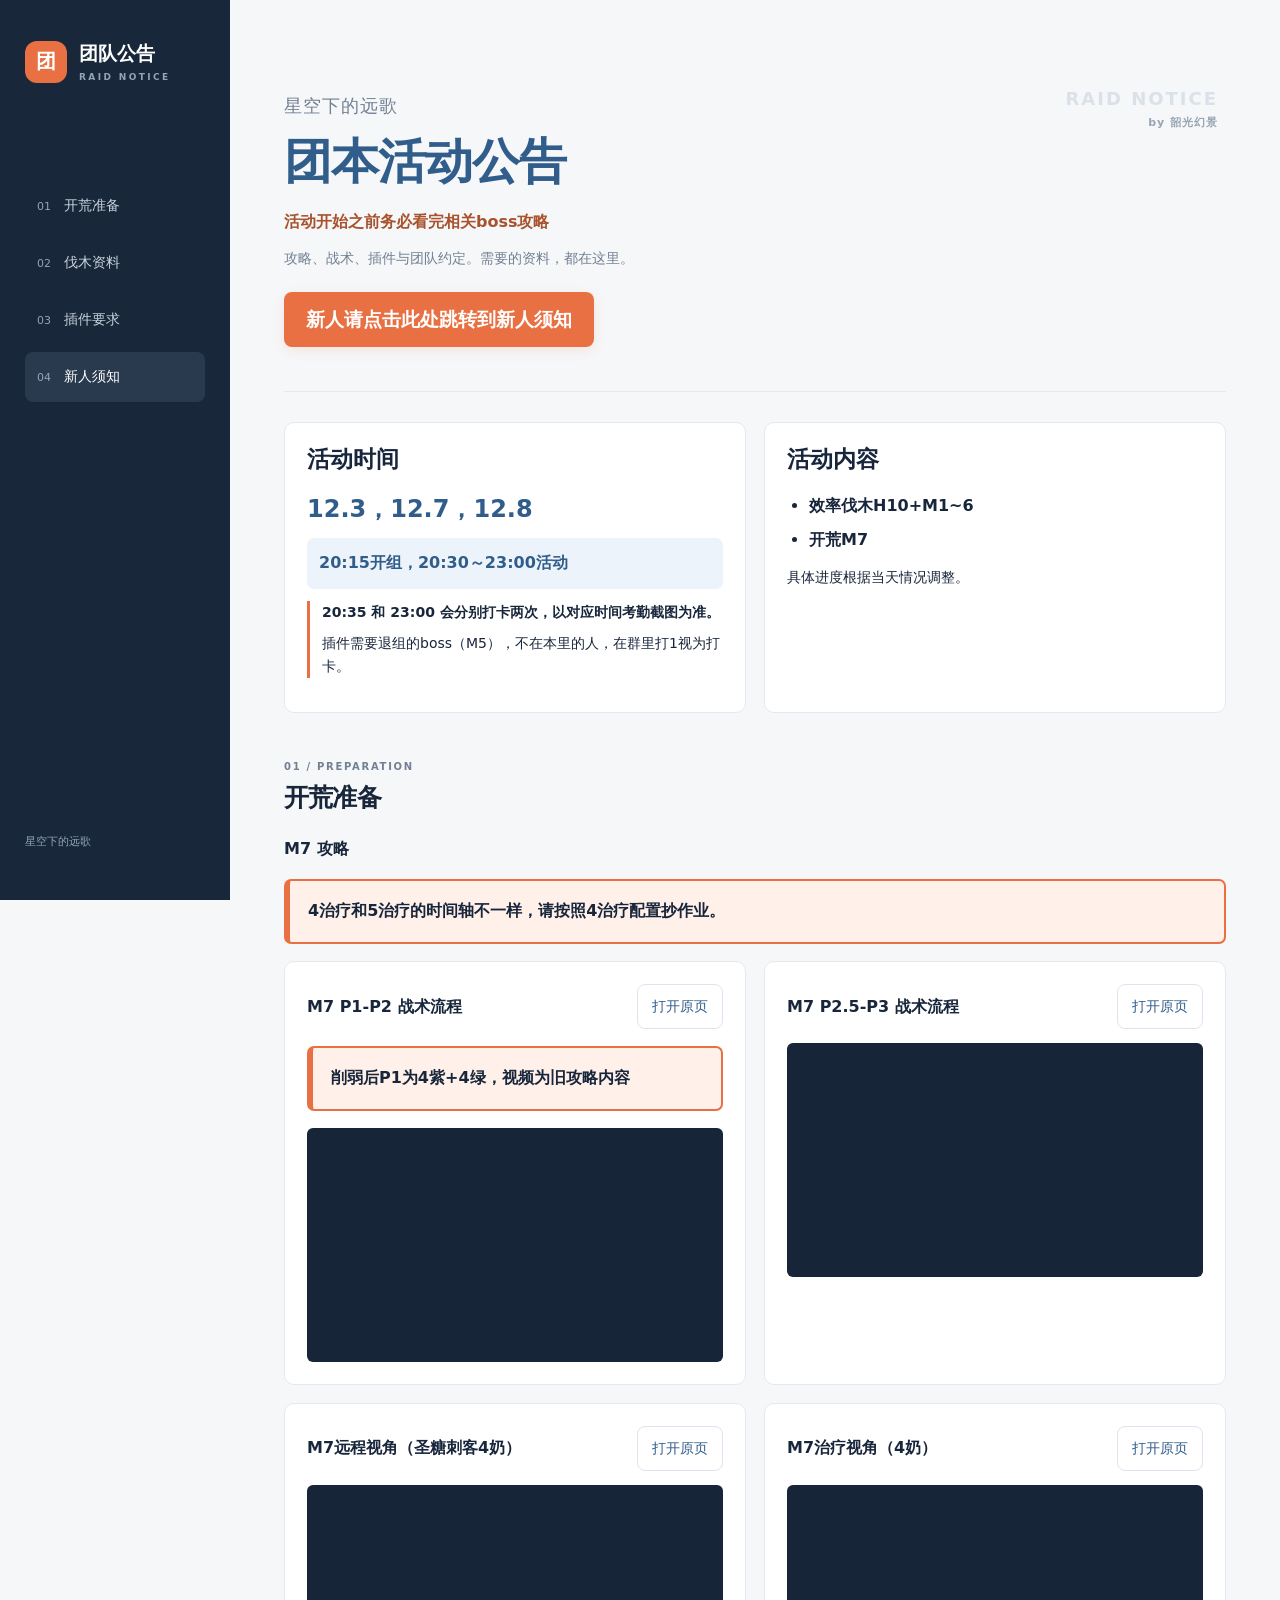
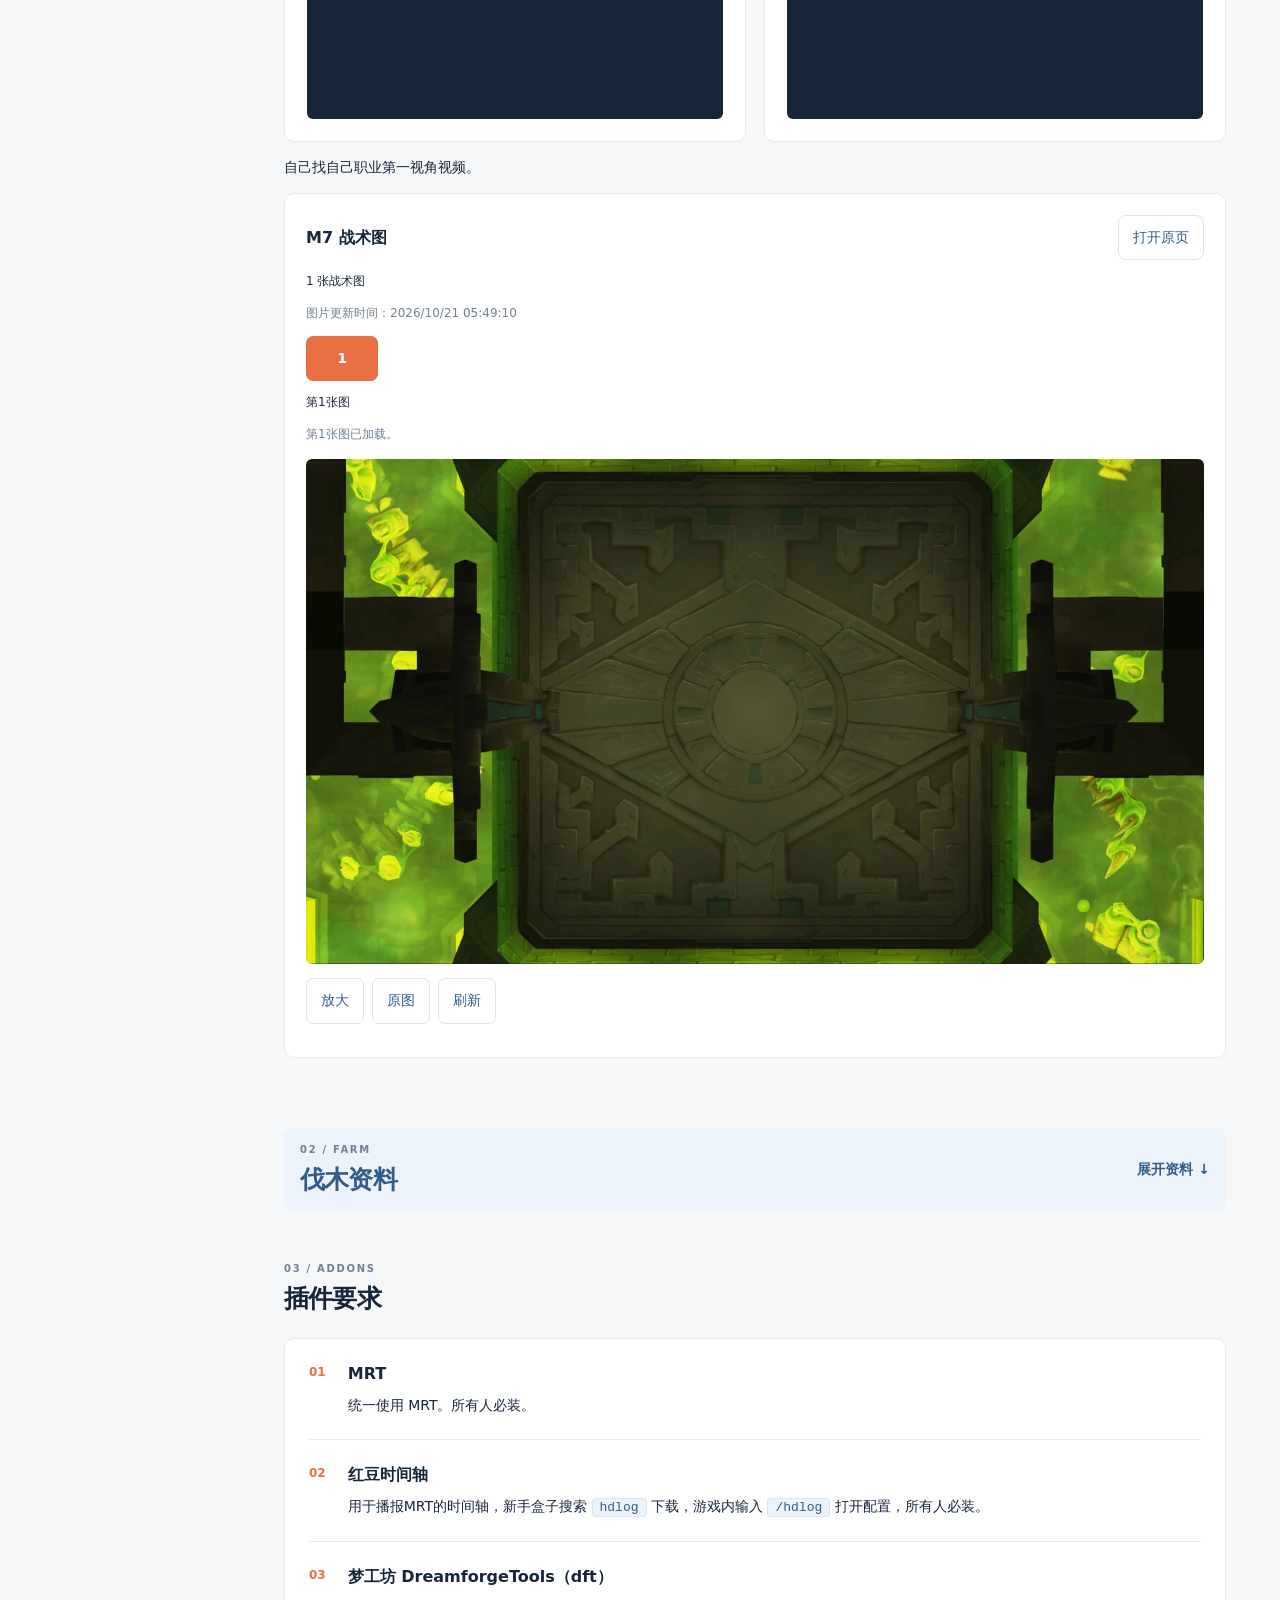
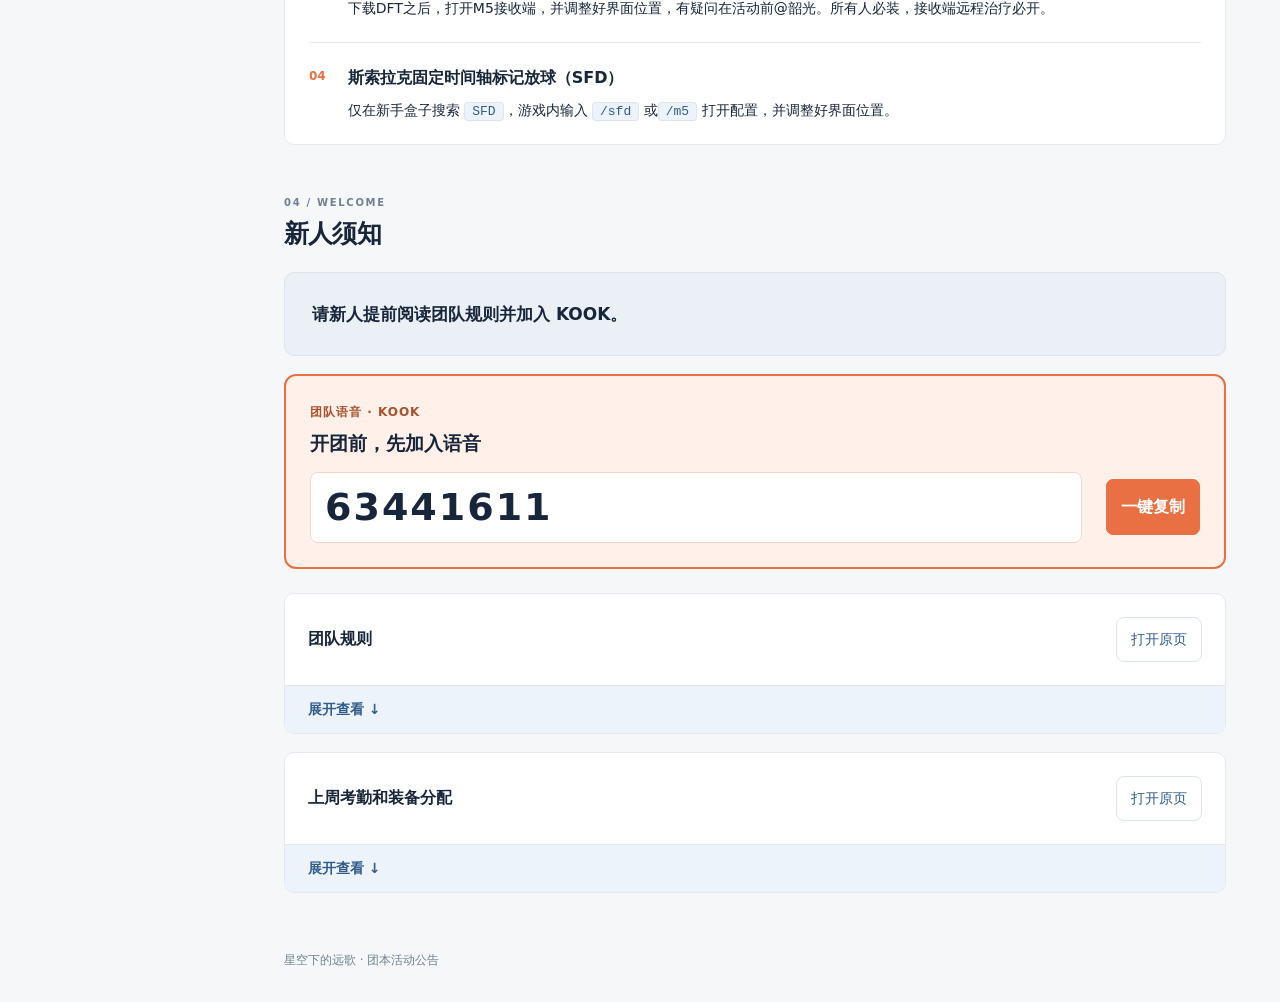
==== commit 2b342f06: "Add post-nerf note to first M7 strategy video" ====
--- a/index.html
+++ b/index.html
@@ -3,7 +3,7 @@
 <html lang="zh-CN"><head><meta charset="utf-8"/><meta content="width=device-width,initial-scale=1" name="viewport"/><meta content="RaidNotice 团队公告：开荒准备、战术图、插件要求和新人须知。" name="description"/><title>wow星空下的远歌·团本活动公告</title><link href="style.css?v=20261021-m7-timeline" rel="stylesheet"/></head><body>
 <aside class="sidebar"><div class="brand"><span class="brand-mark"><span class="brand-glyph">团</span></span><div>团队公告<small>RAID NOTICE</small></div></div><nav aria-label="公告章节"><a class="active" href="#preparation"><span>01</span> 开荒准备</a><a href="#farm"><span>02</span> 伐木资料</a><a href="#addons"><span>03</span> 插件要求</a><a href="#newcomers"><span>04</span> 新人须知</a></nav><p class="sidebar-foot">星空下的远歌</p></aside>
 <main id="top"><header class="hero"><h1><small class="team-name">星空下的远歌</small><span class="activity-title">团本活动公告</span></h1><p class="hero-reminder">活动开始之前务必看完相关boss攻略</p><p>攻略、战术、插件与团队约定。需要的资料，都在这里。</p><a class="newcomer-jump" href="#newcomers">新人请点击此处跳转到新人须知</a><div aria-hidden="true" class="hero-index">RAID NOTICE<small>by 韶光幻景</small></div></header><section aria-label="活动安排" class="activity-overview"><article class="activity-card"><h2>活动时间</h2><p class="activity-dates" id="activity-dates">10.15，10.19，10.20</p><p class="activity-hours">20:15开组，20:30～23:00活动</p><p class="attendance-rule"><strong>20:35 和 23:00 会分别打卡两次，以对应时间考勤截图为准。</strong>插件需要退组的boss（M5），不在本里的人，在群里打1视为打卡。</p></article><article class="activity-card"><h2>活动内容</h2><ul><li>效率伐木H10+M1~6</li><li>开荒M7</li></ul><p>具体进度根据当天情况调整。</p></article></section><section class="section" id="preparation"><div class="section-heading"><div><div class="section-num">01 / PREPARATION</div><h2>开荒准备</h2></div></div><h3>M7 攻略</h3><p class="notice m7-timeline-notice" role="note"><strong>4治疗和5治疗的时间轴不一样，请按照4治疗配置抄作业。</strong></p><div class="videos">
-<article class="video-card"><div class="card-heading"><h3>M7 P1-P2 战术流程</h3><a class="button original-button" href="https://www.bilibili.com/video/BV1jeYA6pE4G/?spm_id_from=333.788.videopod.episodes&amp;bvid=BV1jeYA6pE4G&amp;vd_source=de78905a588fbd9ed49a69a4bfdb7647" rel="noopener" target="_blank">打开原页</a></div><iframe allow="fullscreen; picture-in-picture" allowfullscreen="" class="video" loading="eager" src="https://player.bilibili.com/player.html?bvid=BV1jeYA6pE4G&amp;autoplay=0" title="M7攻略视频"></iframe></article><article class="video-card"><div class="card-heading"><h3>M7 P2.5-P3 战术流程</h3><a class="button original-button" href="https://www.bilibili.com/video/BV1jeYA6pE4G/?spm_id_from=333.788.videopod.episodes&amp;bvid=BV1jeYA6pE4G&amp;vd_source=de78905a588fbd9ed49a69a4bfdb7647&amp;p=2" rel="noopener" target="_blank">打开原页</a></div><iframe allow="fullscreen; picture-in-picture" allowfullscreen="" class="video" loading="eager" src="https://player.bilibili.com/player.html?bvid=BV1jeYA6pE4G&amp;p=2&amp;autoplay=0" title="M7 P2.5-P3 战术流程"></iframe></article><article class="video-card"><div class="card-heading"><h3>M7远程视角（圣糖刺客4奶）</h3><a class="button original-button" href="https://www.bilibili.com/video/BV1NVnP6kEbk" rel="noopener" target="_blank">打开原页</a></div><iframe allow="fullscreen; picture-in-picture" allowfullscreen="" class="video" loading="eager" src="https://player.bilibili.com/player.html?bvid=BV1NVnP6kEbk&amp;autoplay=0" title="M7远程视角（圣糖刺客4奶）"></iframe></article><article class="video-card"><div class="card-heading"><h3>M7治疗视角（4奶）</h3><a class="button original-button" href="https://www.bilibili.com/video/BV1LqJR6NE8w/?vd_source=de78905a588fbd9ed49a69a4bfdb7647" rel="noopener" target="_blank">打开原页</a></div><iframe allow="fullscreen; picture-in-picture" allowfullscreen="" class="video" loading="eager" src="https://player.bilibili.com/player.html?bvid=BV1LqJR6NE8w&amp;autoplay=0" title="M7治疗视角（4奶）"></iframe></article></div><p>自己找自己职业第一视角视频。</p><div id="plan-m7"><article class="plan"><div class="plan-heading"><h3>M7 战术图</h3><a class="plan-original button original-button" href="https://raidplan.io/plan/s9wwvk9tr838vpcr" rel="noopener" target="_blank">打开原页</a></div><p class="status">战术图加载中。</p></article></div></section>
+<article class="video-card"><div class="card-heading"><h3>M7 P1-P2 战术流程</h3><a class="button original-button" href="https://www.bilibili.com/video/BV1jeYA6pE4G/?spm_id_from=333.788.videopod.episodes&amp;bvid=BV1jeYA6pE4G&amp;vd_source=de78905a588fbd9ed49a69a4bfdb7647" rel="noopener" target="_blank">打开原页</a></div><p class="notice m7-timeline-notice" role="note"><strong>削弱后P1为4紫+4绿，视频为旧攻略内容</strong></p><iframe allow="fullscreen; picture-in-picture" allowfullscreen="" class="video" loading="eager" src="https://player.bilibili.com/player.html?bvid=BV1jeYA6pE4G&amp;autoplay=0" title="M7攻略视频"></iframe></article><article class="video-card"><div class="card-heading"><h3>M7 P2.5-P3 战术流程</h3><a class="button original-button" href="https://www.bilibili.com/video/BV1jeYA6pE4G/?spm_id_from=333.788.videopod.episodes&amp;bvid=BV1jeYA6pE4G&amp;vd_source=de78905a588fbd9ed49a69a4bfdb7647&amp;p=2" rel="noopener" target="_blank">打开原页</a></div><iframe allow="fullscreen; picture-in-picture" allowfullscreen="" class="video" loading="eager" src="https://player.bilibili.com/player.html?bvid=BV1jeYA6pE4G&amp;p=2&amp;autoplay=0" title="M7 P2.5-P3 战术流程"></iframe></article><article class="video-card"><div class="card-heading"><h3>M7远程视角（圣糖刺客4奶）</h3><a class="button original-button" href="https://www.bilibili.com/video/BV1NVnP6kEbk" rel="noopener" target="_blank">打开原页</a></div><iframe allow="fullscreen; picture-in-picture" allowfullscreen="" class="video" loading="eager" src="https://player.bilibili.com/player.html?bvid=BV1NVnP6kEbk&amp;autoplay=0" title="M7远程视角（圣糖刺客4奶）"></iframe></article><article class="video-card"><div class="card-heading"><h3>M7治疗视角（4奶）</h3><a class="button original-button" href="https://www.bilibili.com/video/BV1LqJR6NE8w/?vd_source=de78905a588fbd9ed49a69a4bfdb7647" rel="noopener" target="_blank">打开原页</a></div><iframe allow="fullscreen; picture-in-picture" allowfullscreen="" class="video" loading="eager" src="https://player.bilibili.com/player.html?bvid=BV1LqJR6NE8w&amp;autoplay=0" title="M7治疗视角（4奶）"></iframe></article></div><p>自己找自己职业第一视角视频。</p><div id="plan-m7"><article class="plan"><div class="plan-heading"><h3>M7 战术图</h3><a class="plan-original button original-button" href="https://raidplan.io/plan/s9wwvk9tr838vpcr" rel="noopener" target="_blank">打开原页</a></div><p class="status">战术图加载中。</p></article></div></section>
 <section class="section" id="farm"><details id="farm-details"><summary aria-controls="farm-content" aria-expanded="false"><div class="section-heading"><div><div class="section-num">02 / FARM</div><h2>伐木资料</h2></div><span class="farm-indicator">展开资料 ↓</span></div></summary><div id="farm-content"><div class="farm-m6"><h3>M6 · 两份攻略都要看</h3><div class="videos">
 <article class="video-card"><div class="card-heading"><h3>M6 攻略（一）</h3><a class="button original-button" href="https://www.bilibili.com/video/BV1U3ee6aEog/" rel="noopener" target="_blank">打开原页</a></div><iframe allow="fullscreen; picture-in-picture" allowfullscreen="" class="video" loading="eager" src="https://player.bilibili.com/player.html?bvid=BV1U3ee6aEog&amp;autoplay=0" title="M6攻略一"></iframe></article>
 <article class="video-card"><div class="card-heading"><h3>M6 攻略（二）</h3><a class="button original-button" href="https://www.bilibili.com/video/BV111eU6vEYX/" rel="noopener" target="_blank">打开原页</a></div><iframe allow="fullscreen; picture-in-picture" allowfullscreen="" class="video" loading="eager" src="https://player.bilibili.com/player.html?bvid=BV111eU6vEYX&amp;autoplay=0" title="M6攻略二"></iframe></article></div><div class="m6-roster"><h3>M6 已确认阵容 · 20人（2T / 4H / 14D）</h3><p><strong>坦克（2）：</strong>2血DK坦克。</p><p><strong>治疗（4）：</strong>2奶龙、1神牧、1奶萨。</p><p><strong>输出（14）：</strong>1武器战、1惩戒骑、1湮灭龙、1冰DK、3冰法、2鸟德、1盗贼、1猎人、1元素萨、1噬灭DH、1恶魔术。</p><p><strong>分摊：</strong>右1、左2、近战3。</p></div><div id="plan-m6"><article class="plan"><div class="plan-heading"><h3>M6 战术图</h3><a class="plan-original button original-button" href="https://raidplan.io/plan/3c46bttpqktpfchv" rel="noopener" target="_blank">打开原页</a></div><p class="status">战术图加载中。</p></article></div><p class="notice">务必看完以上攻略，调好插件。</p></div><div class="farm-m5"><h3>M5 · 攻略与战术</h3><div class="videos">
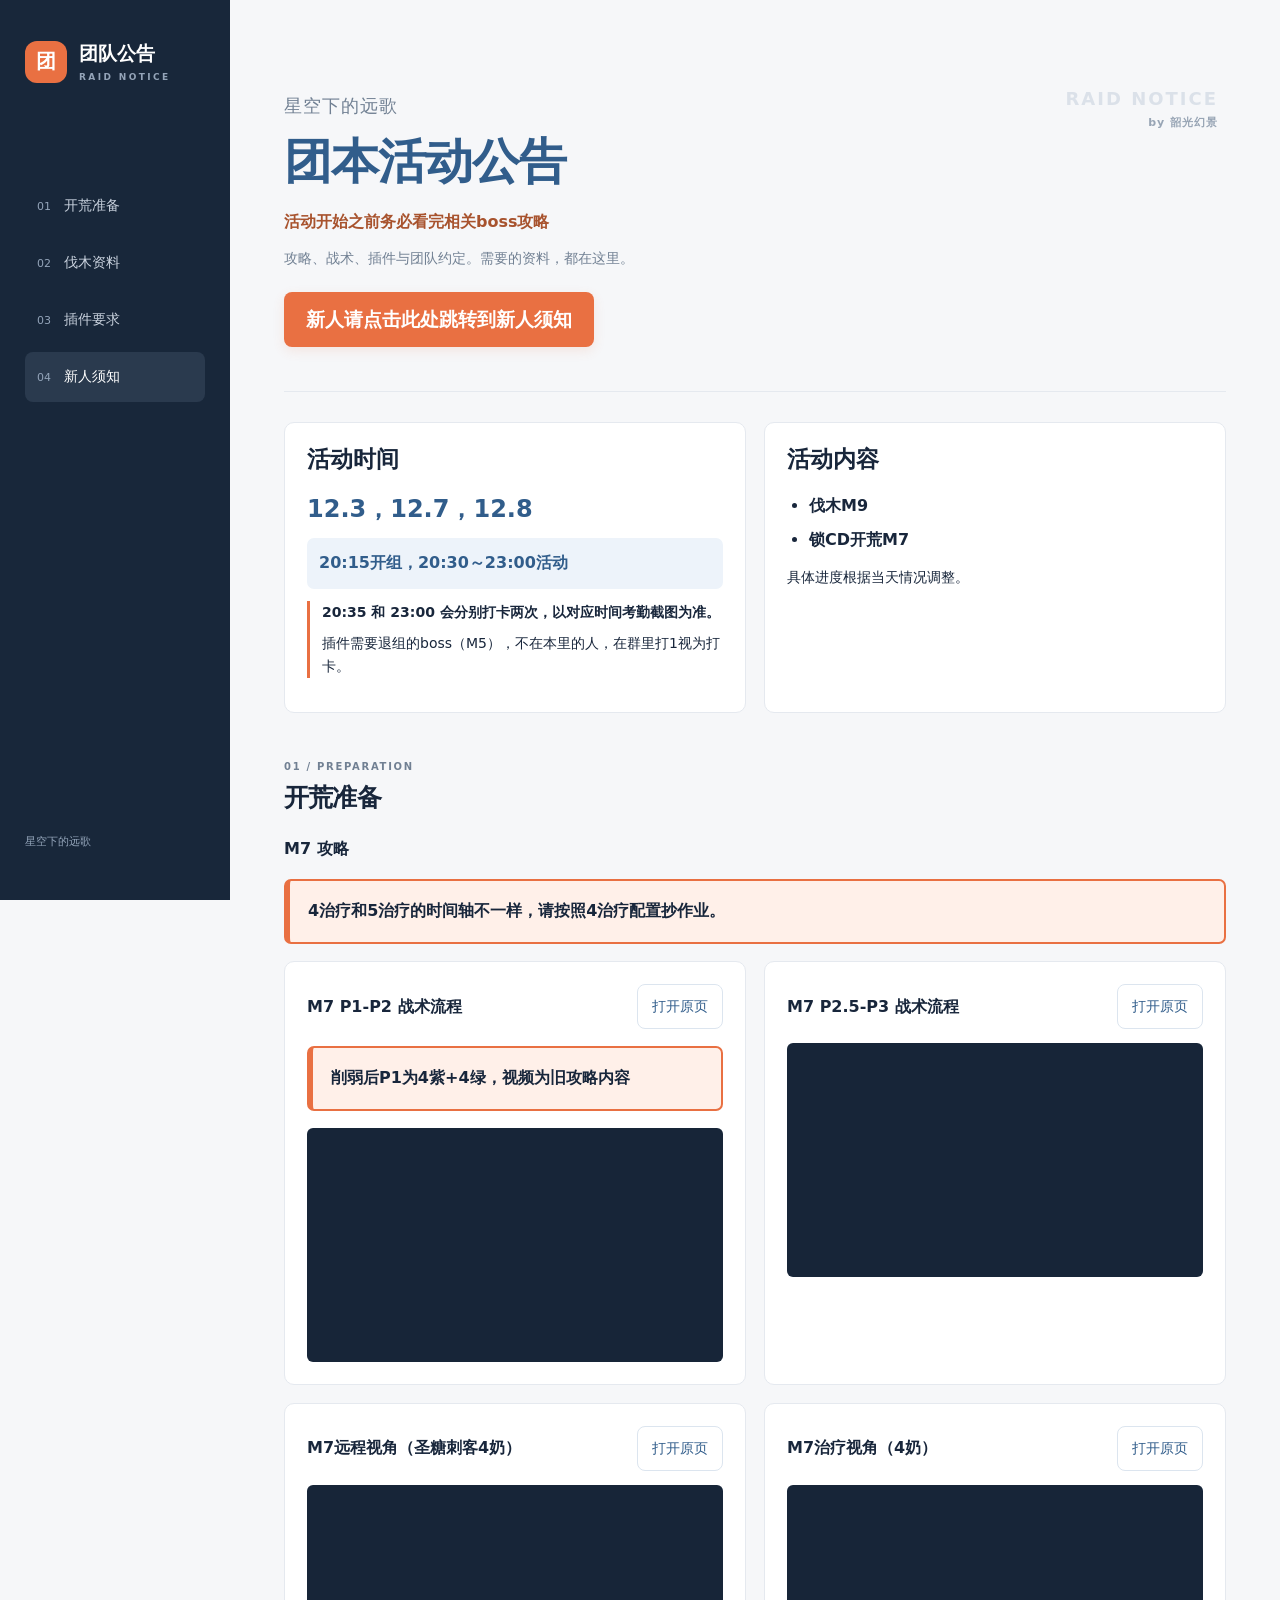
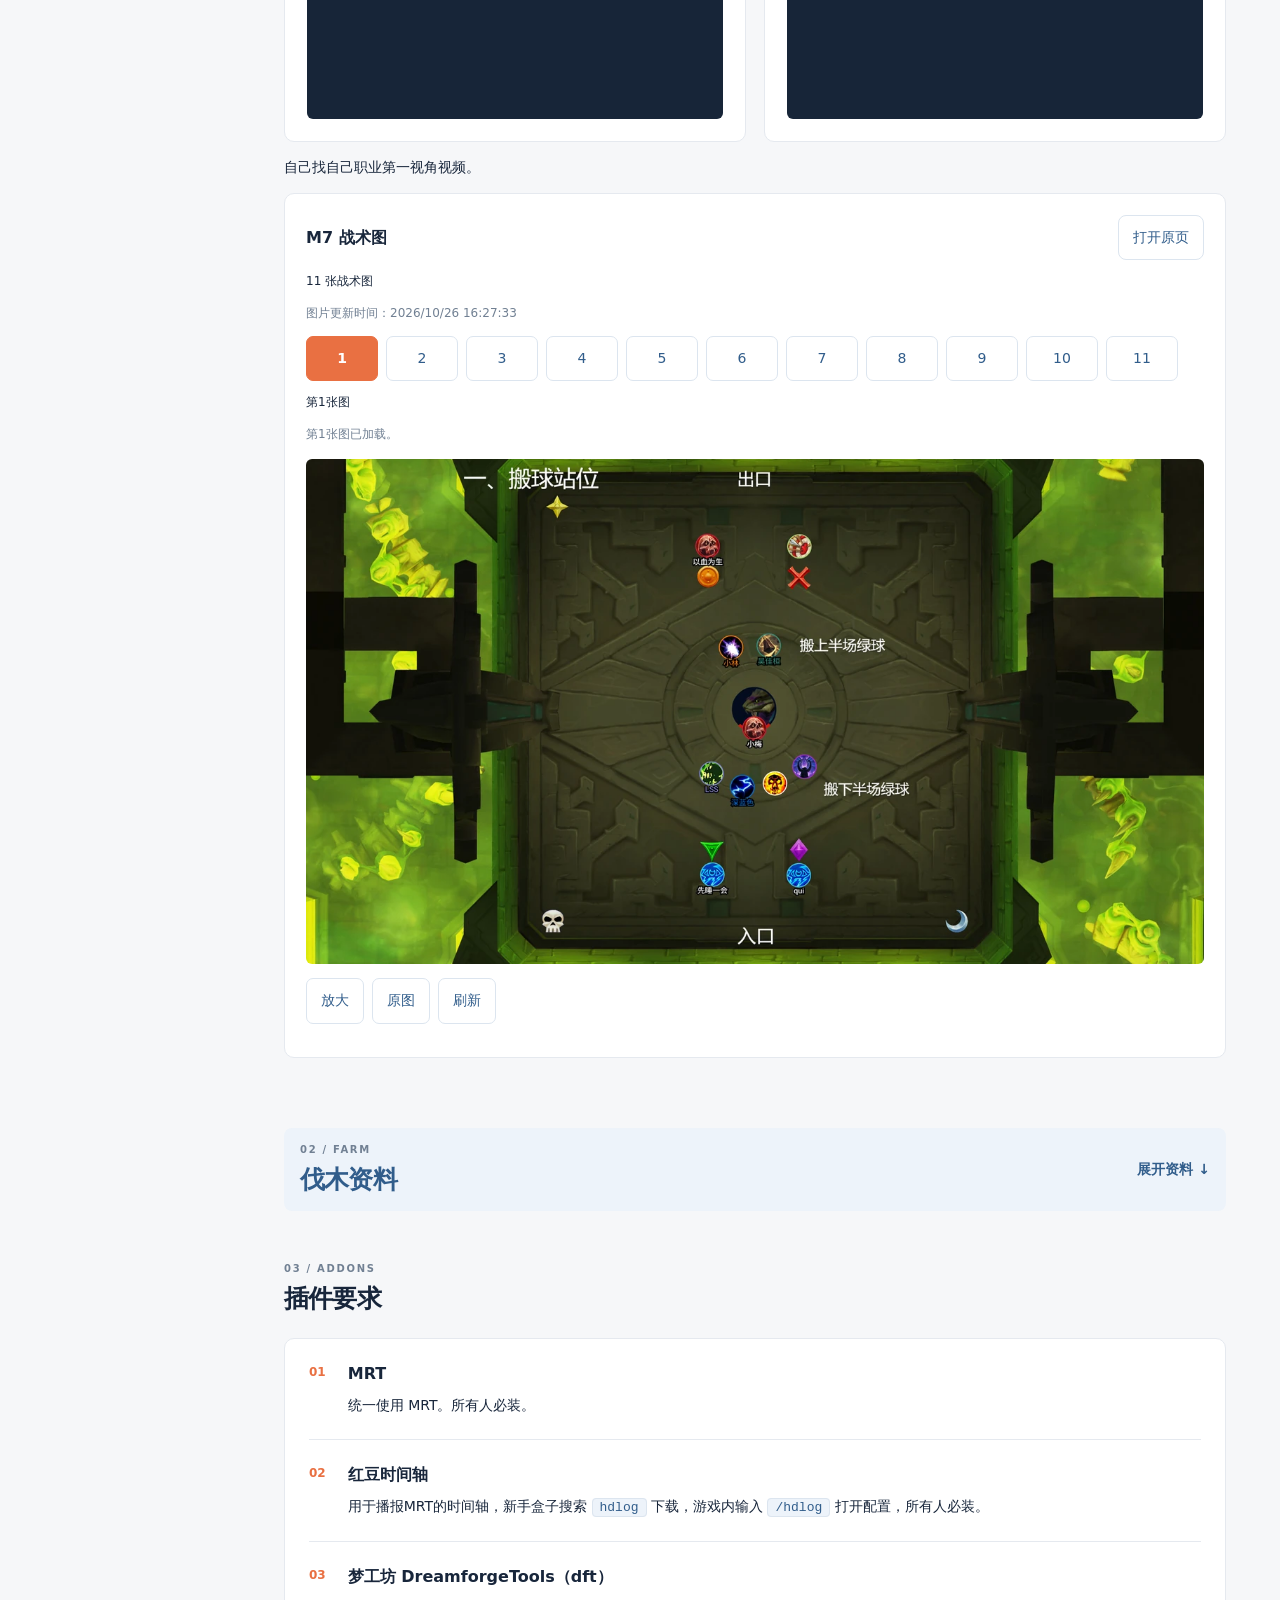
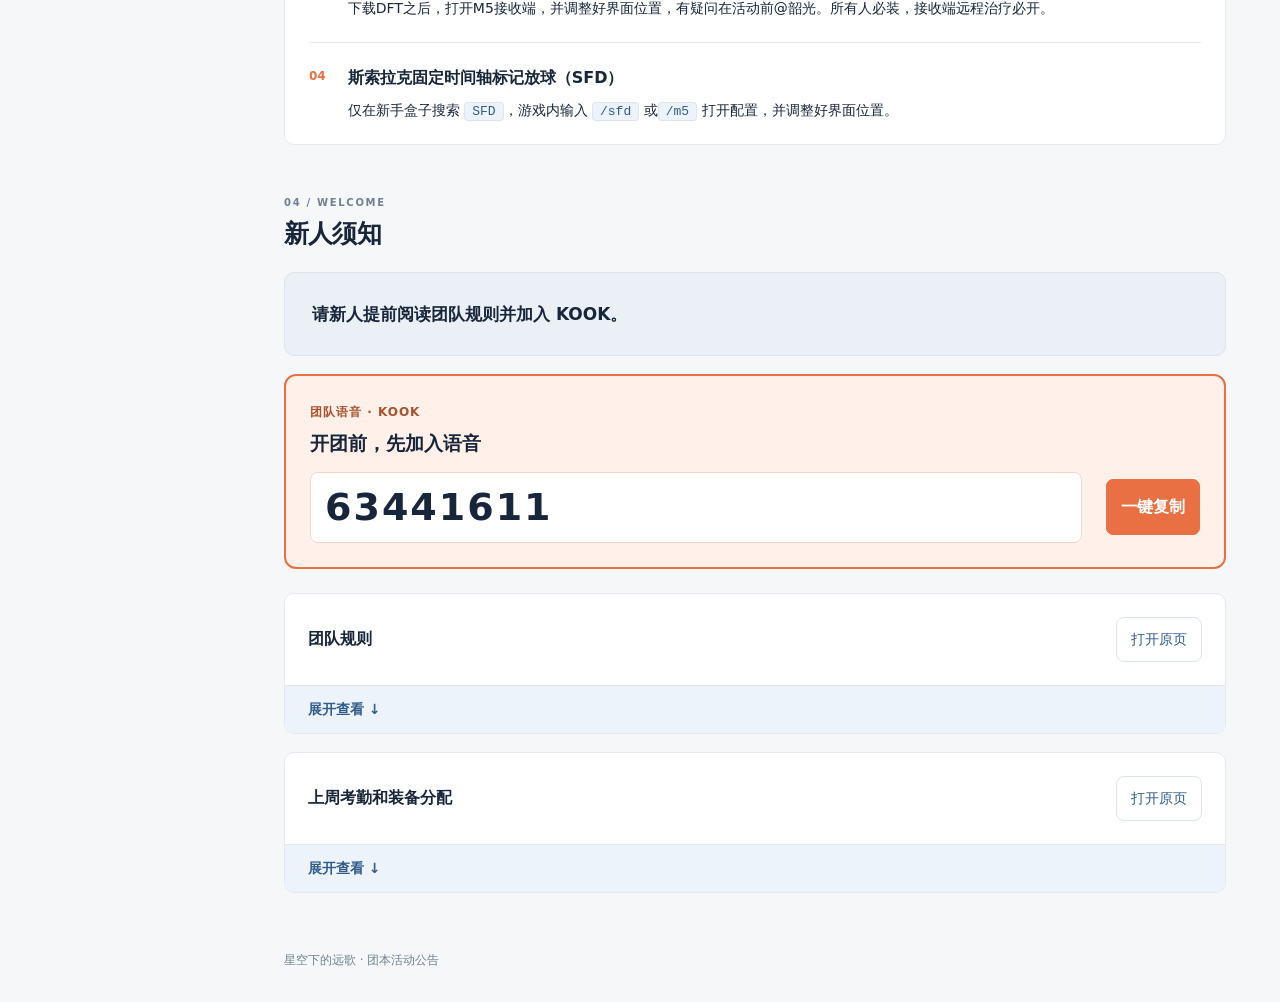
==== commit d04f093b: "Update activity plan to M9 farm and locked-CD M7 progression" ====
--- a/index.html
+++ b/index.html
@@ -2,7 +2,7 @@
 
 <html lang="zh-CN"><head><meta charset="utf-8"/><meta content="width=device-width,initial-scale=1" name="viewport"/><meta content="RaidNotice 团队公告：开荒准备、战术图、插件要求和新人须知。" name="description"/><title>wow星空下的远歌·团本活动公告</title><link href="style.css?v=20261021-m7-timeline" rel="stylesheet"/></head><body>
 <aside class="sidebar"><div class="brand"><span class="brand-mark"><span class="brand-glyph">团</span></span><div>团队公告<small>RAID NOTICE</small></div></div><nav aria-label="公告章节"><a class="active" href="#preparation"><span>01</span> 开荒准备</a><a href="#farm"><span>02</span> 伐木资料</a><a href="#addons"><span>03</span> 插件要求</a><a href="#newcomers"><span>04</span> 新人须知</a></nav><p class="sidebar-foot">星空下的远歌</p></aside>
-<main id="top"><header class="hero"><h1><small class="team-name">星空下的远歌</small><span class="activity-title">团本活动公告</span></h1><p class="hero-reminder">活动开始之前务必看完相关boss攻略</p><p>攻略、战术、插件与团队约定。需要的资料，都在这里。</p><a class="newcomer-jump" href="#newcomers">新人请点击此处跳转到新人须知</a><div aria-hidden="true" class="hero-index">RAID NOTICE<small>by 韶光幻景</small></div></header><section aria-label="活动安排" class="activity-overview"><article class="activity-card"><h2>活动时间</h2><p class="activity-dates" id="activity-dates">10.15，10.19，10.20</p><p class="activity-hours">20:15开组，20:30～23:00活动</p><p class="attendance-rule"><strong>20:35 和 23:00 会分别打卡两次，以对应时间考勤截图为准。</strong>插件需要退组的boss（M5），不在本里的人，在群里打1视为打卡。</p></article><article class="activity-card"><h2>活动内容</h2><ul><li>效率伐木H10+M1~6</li><li>开荒M7</li></ul><p>具体进度根据当天情况调整。</p></article></section><section class="section" id="preparation"><div class="section-heading"><div><div class="section-num">01 / PREPARATION</div><h2>开荒准备</h2></div></div><h3>M7 攻略</h3><p class="notice m7-timeline-notice" role="note"><strong>4治疗和5治疗的时间轴不一样，请按照4治疗配置抄作业。</strong></p><div class="videos">
+<main id="top"><header class="hero"><h1><small class="team-name">星空下的远歌</small><span class="activity-title">团本活动公告</span></h1><p class="hero-reminder">活动开始之前务必看完相关boss攻略</p><p>攻略、战术、插件与团队约定。需要的资料，都在这里。</p><a class="newcomer-jump" href="#newcomers">新人请点击此处跳转到新人须知</a><div aria-hidden="true" class="hero-index">RAID NOTICE<small>by 韶光幻景</small></div></header><section aria-label="活动安排" class="activity-overview"><article class="activity-card"><h2>活动时间</h2><p class="activity-dates" id="activity-dates">10.15，10.19，10.20</p><p class="activity-hours">20:15开组，20:30～23:00活动</p><p class="attendance-rule"><strong>20:35 和 23:00 会分别打卡两次，以对应时间考勤截图为准。</strong>插件需要退组的boss（M5），不在本里的人，在群里打1视为打卡。</p></article><article class="activity-card"><h2>活动内容</h2><ul><li>伐木M9</li><li>锁CD开荒M7</li></ul><p>具体进度根据当天情况调整。</p></article></section><section class="section" id="preparation"><div class="section-heading"><div><div class="section-num">01 / PREPARATION</div><h2>开荒准备</h2></div></div><h3>M7 攻略</h3><p class="notice m7-timeline-notice" role="note"><strong>4治疗和5治疗的时间轴不一样，请按照4治疗配置抄作业。</strong></p><div class="videos">
 <article class="video-card"><div class="card-heading"><h3>M7 P1-P2 战术流程</h3><a class="button original-button" href="https://www.bilibili.com/video/BV1jeYA6pE4G/?spm_id_from=333.788.videopod.episodes&amp;bvid=BV1jeYA6pE4G&amp;vd_source=de78905a588fbd9ed49a69a4bfdb7647" rel="noopener" target="_blank">打开原页</a></div><p class="notice m7-timeline-notice" role="note"><strong>削弱后P1为4紫+4绿，视频为旧攻略内容</strong></p><iframe allow="fullscreen; picture-in-picture" allowfullscreen="" class="video" loading="eager" src="https://player.bilibili.com/player.html?bvid=BV1jeYA6pE4G&amp;autoplay=0" title="M7攻略视频"></iframe></article><article class="video-card"><div class="card-heading"><h3>M7 P2.5-P3 战术流程</h3><a class="button original-button" href="https://www.bilibili.com/video/BV1jeYA6pE4G/?spm_id_from=333.788.videopod.episodes&amp;bvid=BV1jeYA6pE4G&amp;vd_source=de78905a588fbd9ed49a69a4bfdb7647&amp;p=2" rel="noopener" target="_blank">打开原页</a></div><iframe allow="fullscreen; picture-in-picture" allowfullscreen="" class="video" loading="eager" src="https://player.bilibili.com/player.html?bvid=BV1jeYA6pE4G&amp;p=2&amp;autoplay=0" title="M7 P2.5-P3 战术流程"></iframe></article><article class="video-card"><div class="card-heading"><h3>M7远程视角（圣糖刺客4奶）</h3><a class="button original-button" href="https://www.bilibili.com/video/BV1NVnP6kEbk" rel="noopener" target="_blank">打开原页</a></div><iframe allow="fullscreen; picture-in-picture" allowfullscreen="" class="video" loading="eager" src="https://player.bilibili.com/player.html?bvid=BV1NVnP6kEbk&amp;autoplay=0" title="M7远程视角（圣糖刺客4奶）"></iframe></article><article class="video-card"><div class="card-heading"><h3>M7治疗视角（4奶）</h3><a class="button original-button" href="https://www.bilibili.com/video/BV1LqJR6NE8w/?vd_source=de78905a588fbd9ed49a69a4bfdb7647" rel="noopener" target="_blank">打开原页</a></div><iframe allow="fullscreen; picture-in-picture" allowfullscreen="" class="video" loading="eager" src="https://player.bilibili.com/player.html?bvid=BV1LqJR6NE8w&amp;autoplay=0" title="M7治疗视角（4奶）"></iframe></article></div><p>自己找自己职业第一视角视频。</p><div id="plan-m7"><article class="plan"><div class="plan-heading"><h3>M7 战术图</h3><a class="plan-original button original-button" href="https://raidplan.io/plan/s9wwvk9tr838vpcr" rel="noopener" target="_blank">打开原页</a></div><p class="status">战术图加载中。</p></article></div></section>
 <section class="section" id="farm"><details id="farm-details"><summary aria-controls="farm-content" aria-expanded="false"><div class="section-heading"><div><div class="section-num">02 / FARM</div><h2>伐木资料</h2></div><span class="farm-indicator">展开资料 ↓</span></div></summary><div id="farm-content"><div class="farm-m6"><h3>M6 · 两份攻略都要看</h3><div class="videos">
 <article class="video-card"><div class="card-heading"><h3>M6 攻略（一）</h3><a class="button original-button" href="https://www.bilibili.com/video/BV1U3ee6aEog/" rel="noopener" target="_blank">打开原页</a></div><iframe allow="fullscreen; picture-in-picture" allowfullscreen="" class="video" loading="eager" src="https://player.bilibili.com/player.html?bvid=BV1U3ee6aEog&amp;autoplay=0" title="M6攻略一"></iframe></article>
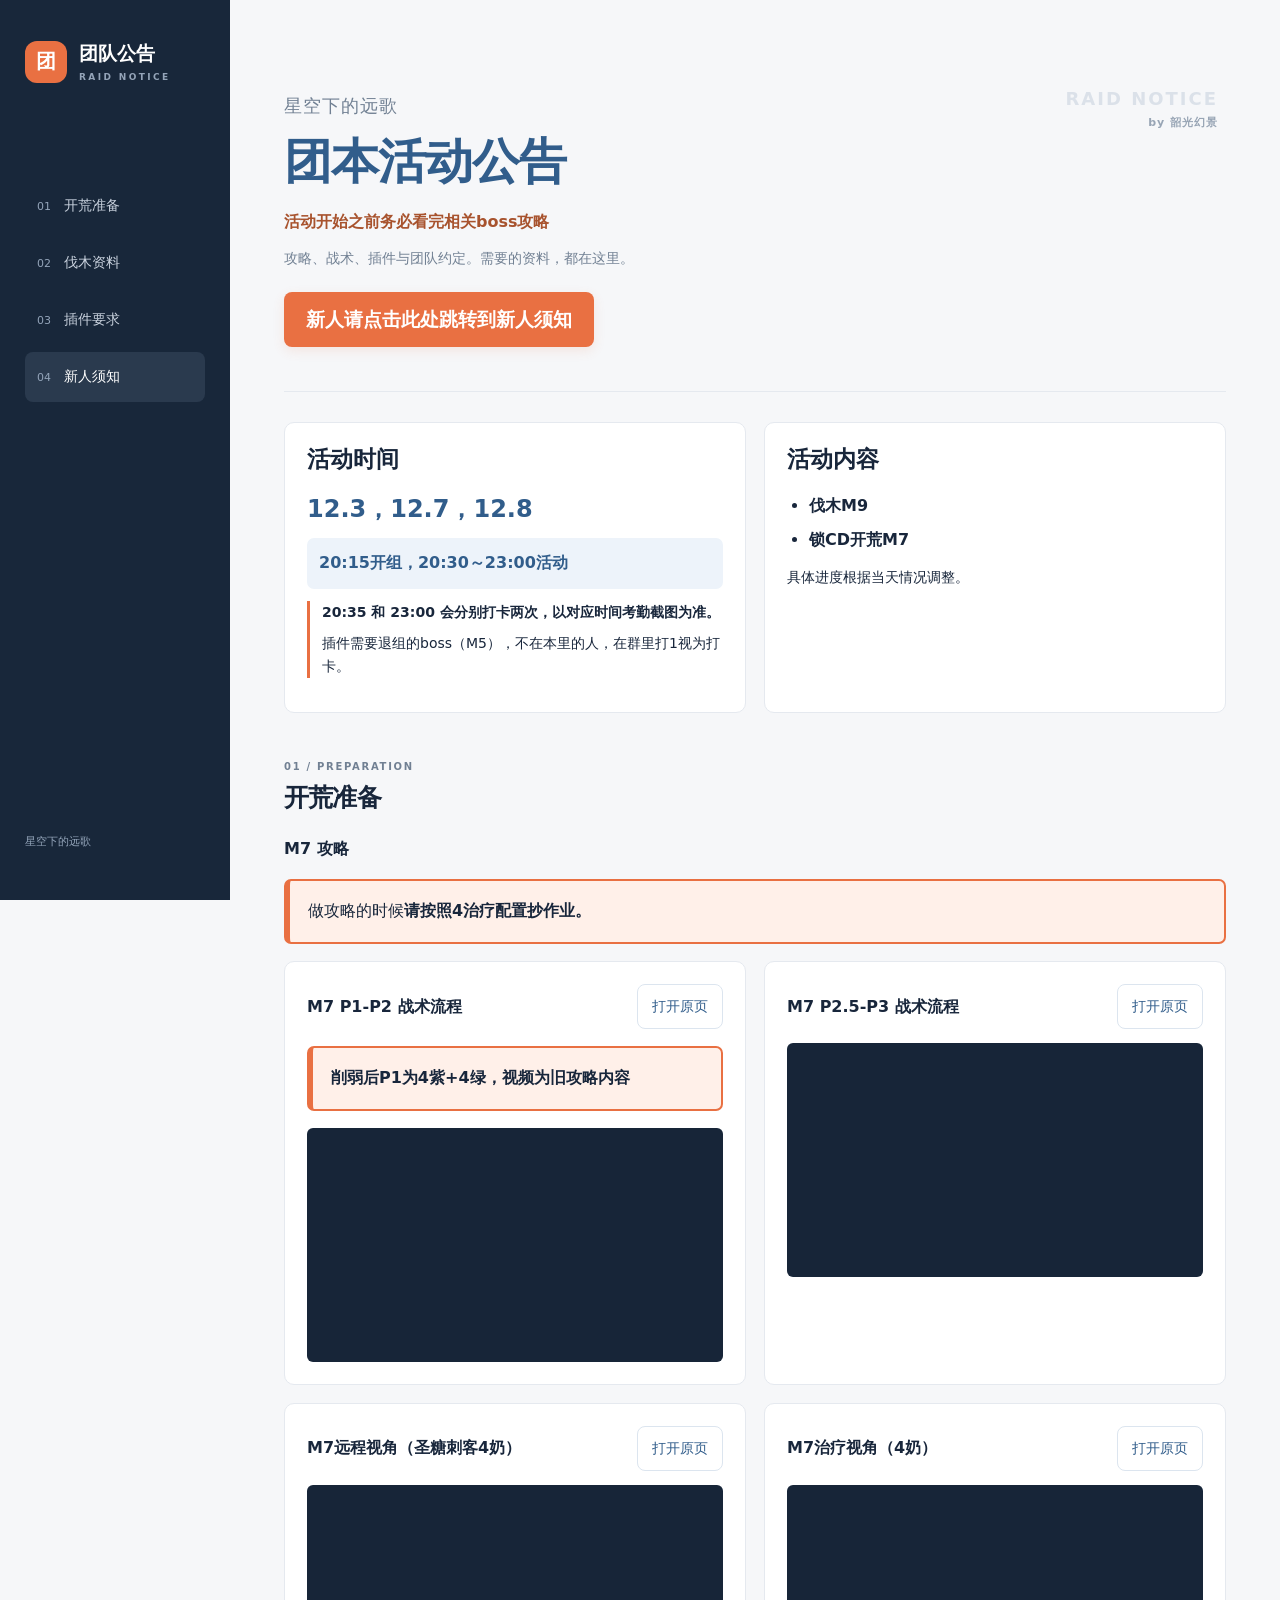
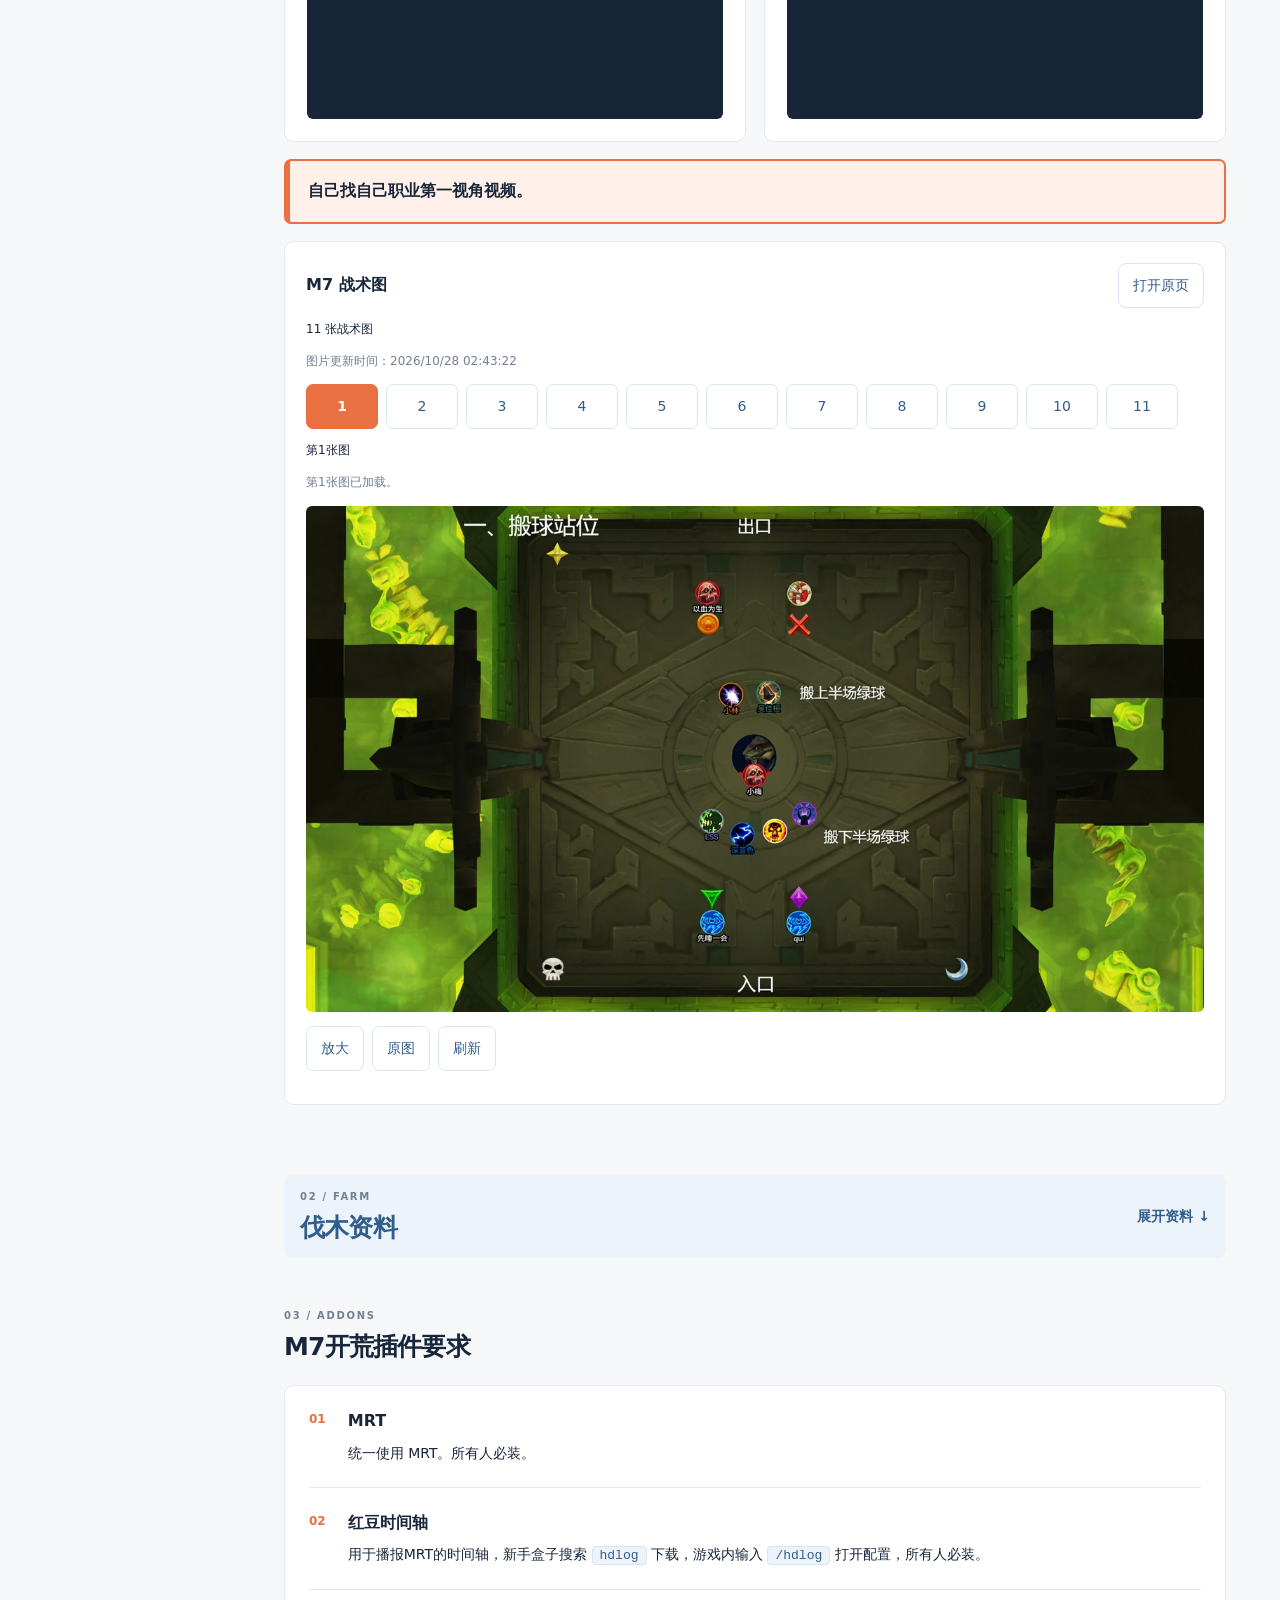
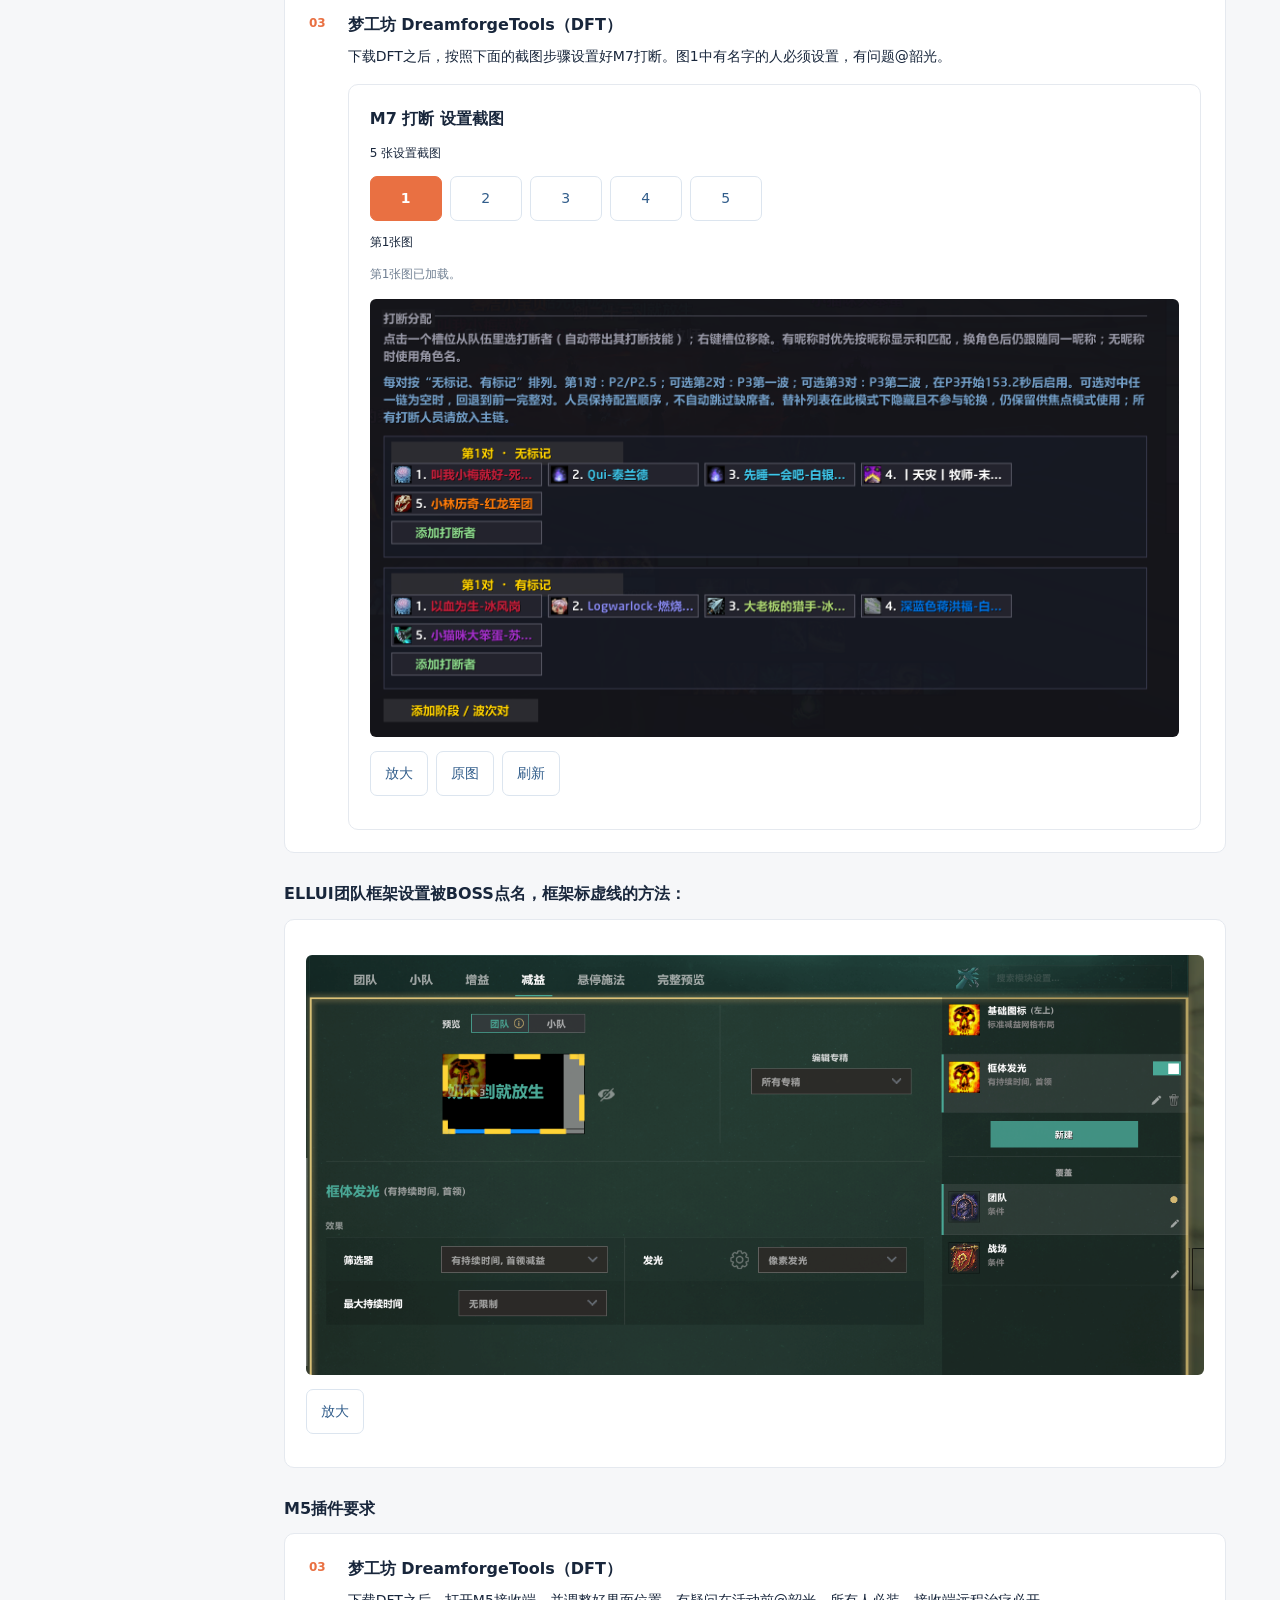
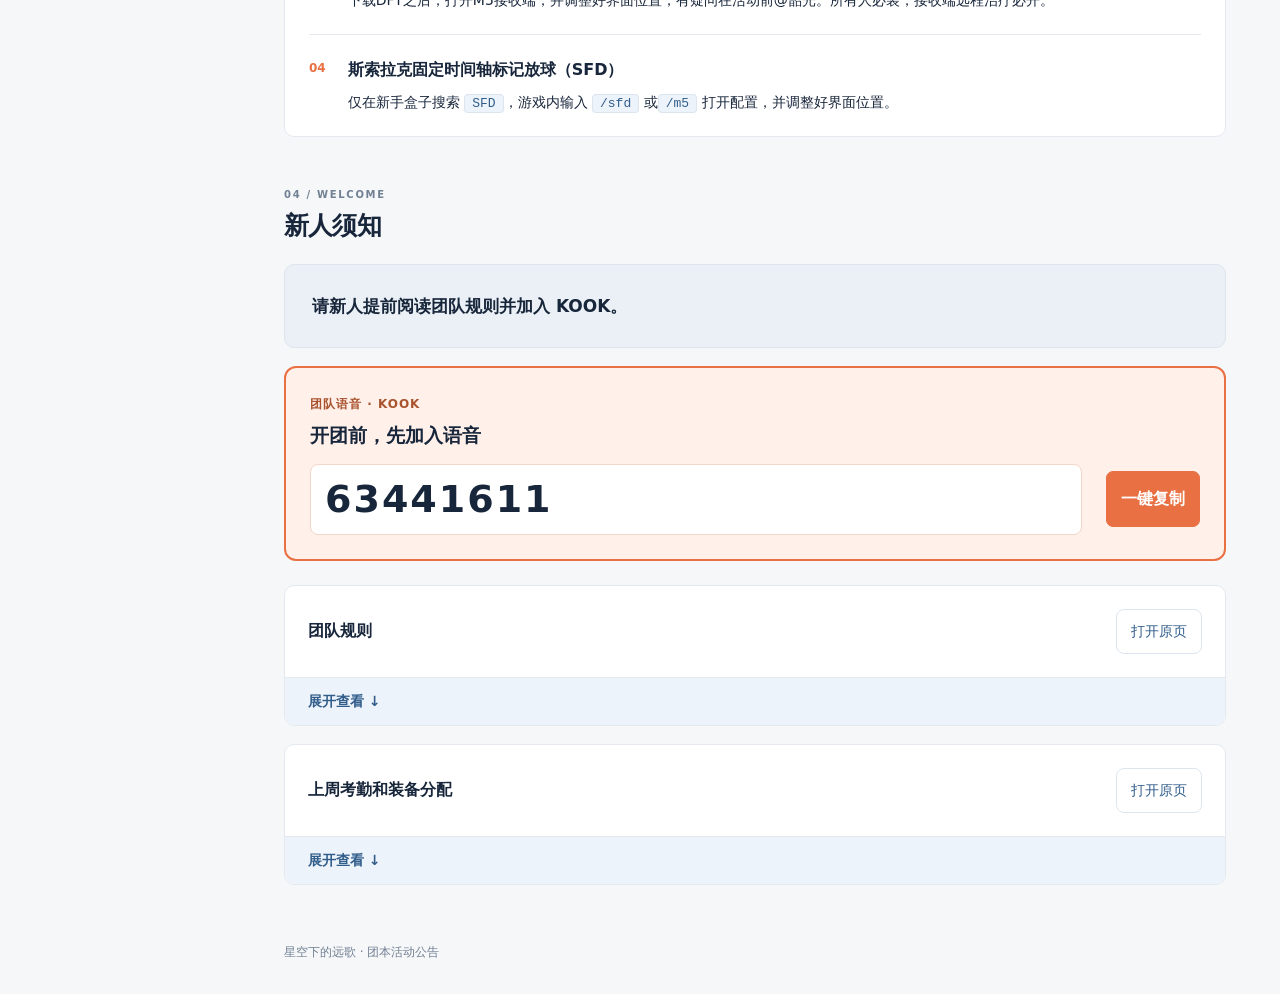
==== commit 20d8b3fd: "Update M7 addon setup guides and sync M6/M7 tactics" ====
--- a/index.html
+++ b/index.html
@@ -1,9 +1,9 @@
 <!DOCTYPE html>
 
-<html lang="zh-CN"><head><meta charset="utf-8"/><meta content="width=device-width,initial-scale=1" name="viewport"/><meta content="RaidNotice 团队公告：开荒准备、战术图、插件要求和新人须知。" name="description"/><title>wow星空下的远歌·团本活动公告</title><link href="style.css?v=20261021-m7-timeline" rel="stylesheet"/></head><body>
+<html lang="zh-CN"><head><meta charset="utf-8"/><meta content="width=device-width,initial-scale=1" name="viewport"/><meta content="RaidNotice 团队公告：开荒准备、战术图、插件要求和新人须知。" name="description"/><title>wow星空下的远歌·团本活动公告</title><link href="style.css?v=20261028-m7-addon-guide" rel="stylesheet"/></head><body>
 <aside class="sidebar"><div class="brand"><span class="brand-mark"><span class="brand-glyph">团</span></span><div>团队公告<small>RAID NOTICE</small></div></div><nav aria-label="公告章节"><a class="active" href="#preparation"><span>01</span> 开荒准备</a><a href="#farm"><span>02</span> 伐木资料</a><a href="#addons"><span>03</span> 插件要求</a><a href="#newcomers"><span>04</span> 新人须知</a></nav><p class="sidebar-foot">星空下的远歌</p></aside>
-<main id="top"><header class="hero"><h1><small class="team-name">星空下的远歌</small><span class="activity-title">团本活动公告</span></h1><p class="hero-reminder">活动开始之前务必看完相关boss攻略</p><p>攻略、战术、插件与团队约定。需要的资料，都在这里。</p><a class="newcomer-jump" href="#newcomers">新人请点击此处跳转到新人须知</a><div aria-hidden="true" class="hero-index">RAID NOTICE<small>by 韶光幻景</small></div></header><section aria-label="活动安排" class="activity-overview"><article class="activity-card"><h2>活动时间</h2><p class="activity-dates" id="activity-dates">10.15，10.19，10.20</p><p class="activity-hours">20:15开组，20:30～23:00活动</p><p class="attendance-rule"><strong>20:35 和 23:00 会分别打卡两次，以对应时间考勤截图为准。</strong>插件需要退组的boss（M5），不在本里的人，在群里打1视为打卡。</p></article><article class="activity-card"><h2>活动内容</h2><ul><li>伐木M9</li><li>锁CD开荒M7</li></ul><p>具体进度根据当天情况调整。</p></article></section><section class="section" id="preparation"><div class="section-heading"><div><div class="section-num">01 / PREPARATION</div><h2>开荒准备</h2></div></div><h3>M7 攻略</h3><p class="notice m7-timeline-notice" role="note"><strong>4治疗和5治疗的时间轴不一样，请按照4治疗配置抄作业。</strong></p><div class="videos">
-<article class="video-card"><div class="card-heading"><h3>M7 P1-P2 战术流程</h3><a class="button original-button" href="https://www.bilibili.com/video/BV1jeYA6pE4G/?spm_id_from=333.788.videopod.episodes&amp;bvid=BV1jeYA6pE4G&amp;vd_source=de78905a588fbd9ed49a69a4bfdb7647" rel="noopener" target="_blank">打开原页</a></div><p class="notice m7-timeline-notice" role="note"><strong>削弱后P1为4紫+4绿，视频为旧攻略内容</strong></p><iframe allow="fullscreen; picture-in-picture" allowfullscreen="" class="video" loading="eager" src="https://player.bilibili.com/player.html?bvid=BV1jeYA6pE4G&amp;autoplay=0" title="M7攻略视频"></iframe></article><article class="video-card"><div class="card-heading"><h3>M7 P2.5-P3 战术流程</h3><a class="button original-button" href="https://www.bilibili.com/video/BV1jeYA6pE4G/?spm_id_from=333.788.videopod.episodes&amp;bvid=BV1jeYA6pE4G&amp;vd_source=de78905a588fbd9ed49a69a4bfdb7647&amp;p=2" rel="noopener" target="_blank">打开原页</a></div><iframe allow="fullscreen; picture-in-picture" allowfullscreen="" class="video" loading="eager" src="https://player.bilibili.com/player.html?bvid=BV1jeYA6pE4G&amp;p=2&amp;autoplay=0" title="M7 P2.5-P3 战术流程"></iframe></article><article class="video-card"><div class="card-heading"><h3>M7远程视角（圣糖刺客4奶）</h3><a class="button original-button" href="https://www.bilibili.com/video/BV1NVnP6kEbk" rel="noopener" target="_blank">打开原页</a></div><iframe allow="fullscreen; picture-in-picture" allowfullscreen="" class="video" loading="eager" src="https://player.bilibili.com/player.html?bvid=BV1NVnP6kEbk&amp;autoplay=0" title="M7远程视角（圣糖刺客4奶）"></iframe></article><article class="video-card"><div class="card-heading"><h3>M7治疗视角（4奶）</h3><a class="button original-button" href="https://www.bilibili.com/video/BV1LqJR6NE8w/?vd_source=de78905a588fbd9ed49a69a4bfdb7647" rel="noopener" target="_blank">打开原页</a></div><iframe allow="fullscreen; picture-in-picture" allowfullscreen="" class="video" loading="eager" src="https://player.bilibili.com/player.html?bvid=BV1LqJR6NE8w&amp;autoplay=0" title="M7治疗视角（4奶）"></iframe></article></div><p>自己找自己职业第一视角视频。</p><div id="plan-m7"><article class="plan"><div class="plan-heading"><h3>M7 战术图</h3><a class="plan-original button original-button" href="https://raidplan.io/plan/s9wwvk9tr838vpcr" rel="noopener" target="_blank">打开原页</a></div><p class="status">战术图加载中。</p></article></div></section>
+<main id="top"><header class="hero"><h1><small class="team-name">星空下的远歌</small><span class="activity-title">团本活动公告</span></h1><p class="hero-reminder">活动开始之前务必看完相关boss攻略</p><p>攻略、战术、插件与团队约定。需要的资料，都在这里。</p><a class="newcomer-jump" href="#newcomers">新人请点击此处跳转到新人须知</a><div aria-hidden="true" class="hero-index">RAID NOTICE<small>by 韶光幻景</small></div></header><section aria-label="活动安排" class="activity-overview"><article class="activity-card"><h2>活动时间</h2><p class="activity-dates" id="activity-dates">10.15，10.19，10.20</p><p class="activity-hours">20:15开组，20:30～23:00活动</p><p class="attendance-rule"><strong>20:35 和 23:00 会分别打卡两次，以对应时间考勤截图为准。</strong>插件需要退组的boss（M5），不在本里的人，在群里打1视为打卡。</p></article><article class="activity-card"><h2>活动内容</h2><ul><li>伐木M9</li><li>锁CD开荒M7</li></ul><p>具体进度根据当天情况调整。</p></article></section><section class="section" id="preparation"><div class="section-heading"><div><div class="section-num">01 / PREPARATION</div><h2>开荒准备</h2></div></div><h3>M7 攻略</h3><p class="notice m7-timeline-notice" role="note">做攻略的时候<strong>请按照4治疗配置抄作业。</strong></p><div class="videos">
+<article class="video-card"><div class="card-heading"><h3>M7 P1-P2 战术流程</h3><a class="button original-button" href="https://www.bilibili.com/video/BV1jeYA6pE4G/?spm_id_from=333.788.videopod.episodes&amp;bvid=BV1jeYA6pE4G&amp;vd_source=de78905a588fbd9ed49a69a4bfdb7647" rel="noopener" target="_blank">打开原页</a></div><p class="notice m7-timeline-notice" role="note"><strong>削弱后P1为4紫+4绿，视频为旧攻略内容</strong></p><iframe allow="fullscreen; picture-in-picture" allowfullscreen="" class="video" loading="eager" src="https://player.bilibili.com/player.html?bvid=BV1jeYA6pE4G&amp;autoplay=0" title="M7攻略视频"></iframe></article><article class="video-card"><div class="card-heading"><h3>M7 P2.5-P3 战术流程</h3><a class="button original-button" href="https://www.bilibili.com/video/BV1jeYA6pE4G/?spm_id_from=333.788.videopod.episodes&amp;bvid=BV1jeYA6pE4G&amp;vd_source=de78905a588fbd9ed49a69a4bfdb7647&amp;p=2" rel="noopener" target="_blank">打开原页</a></div><iframe allow="fullscreen; picture-in-picture" allowfullscreen="" class="video" loading="eager" src="https://player.bilibili.com/player.html?bvid=BV1jeYA6pE4G&amp;p=2&amp;autoplay=0" title="M7 P2.5-P3 战术流程"></iframe></article><article class="video-card"><div class="card-heading"><h3>M7远程视角（圣糖刺客4奶）</h3><a class="button original-button" href="https://www.bilibili.com/video/BV1NVnP6kEbk" rel="noopener" target="_blank">打开原页</a></div><iframe allow="fullscreen; picture-in-picture" allowfullscreen="" class="video" loading="eager" src="https://player.bilibili.com/player.html?bvid=BV1NVnP6kEbk&amp;autoplay=0" title="M7远程视角（圣糖刺客4奶）"></iframe></article><article class="video-card"><div class="card-heading"><h3>M7治疗视角（4奶）</h3><a class="button original-button" href="https://www.bilibili.com/video/BV1LqJR6NE8w/?vd_source=de78905a588fbd9ed49a69a4bfdb7647" rel="noopener" target="_blank">打开原页</a></div><iframe allow="fullscreen; picture-in-picture" allowfullscreen="" class="video" loading="eager" src="https://player.bilibili.com/player.html?bvid=BV1LqJR6NE8w&amp;autoplay=0" title="M7治疗视角（4奶）"></iframe></article></div><p class="notice m7-timeline-notice" role="note"><strong>自己找自己职业第一视角视频。</strong></p><div id="plan-m7"><article class="plan"><div class="plan-heading"><h3>M7 战术图</h3><a class="plan-original button original-button" href="https://raidplan.io/plan/s9wwvk9tr838vpcr" rel="noopener" target="_blank">打开原页</a></div><p class="status">战术图加载中。</p></article></div></section>
 <section class="section" id="farm"><details id="farm-details"><summary aria-controls="farm-content" aria-expanded="false"><div class="section-heading"><div><div class="section-num">02 / FARM</div><h2>伐木资料</h2></div><span class="farm-indicator">展开资料 ↓</span></div></summary><div id="farm-content"><div class="farm-m6"><h3>M6 · 两份攻略都要看</h3><div class="videos">
 <article class="video-card"><div class="card-heading"><h3>M6 攻略（一）</h3><a class="button original-button" href="https://www.bilibili.com/video/BV1U3ee6aEog/" rel="noopener" target="_blank">打开原页</a></div><iframe allow="fullscreen; picture-in-picture" allowfullscreen="" class="video" loading="eager" src="https://player.bilibili.com/player.html?bvid=BV1U3ee6aEog&amp;autoplay=0" title="M6攻略一"></iframe></article>
 <article class="video-card"><div class="card-heading"><h3>M6 攻略（二）</h3><a class="button original-button" href="https://www.bilibili.com/video/BV111eU6vEYX/" rel="noopener" target="_blank">打开原页</a></div><iframe allow="fullscreen; picture-in-picture" allowfullscreen="" class="video" loading="eager" src="https://player.bilibili.com/player.html?bvid=BV111eU6vEYX&amp;autoplay=0" title="M6攻略二"></iframe></article></div><div class="m6-roster"><h3>M6 已确认阵容 · 20人（2T / 4H / 14D）</h3><p><strong>坦克（2）：</strong>2血DK坦克。</p><p><strong>治疗（4）：</strong>2奶龙、1神牧、1奶萨。</p><p><strong>输出（14）：</strong>1武器战、1惩戒骑、1湮灭龙、1冰DK、3冰法、2鸟德、1盗贼、1猎人、1元素萨、1噬灭DH、1恶魔术。</p><p><strong>分摊：</strong>右1、左2、近战3。</p></div><div id="plan-m6"><article class="plan"><div class="plan-heading"><h3>M6 战术图</h3><a class="plan-original button original-button" href="https://raidplan.io/plan/3c46bttpqktpfchv" rel="noopener" target="_blank">打开原页</a></div><p class="status">战术图加载中。</p></article></div><p class="notice">务必看完以上攻略，调好插件。</p></div><div class="farm-m5"><h3>M5 · 攻略与战术</h3><div class="videos">
@@ -11,6 +11,6 @@
 <article class="video-card"><div class="card-heading"><h3>M5 半刀分担讲解</h3><a class="button original-button" href="https://www.bilibili.com/video/BV1gGYE6XEZa/" rel="noopener" target="_blank">打开原页</a></div><iframe allow="fullscreen; picture-in-picture" allowfullscreen="" class="video" loading="eager" src="https://player.bilibili.com/player.html?bvid=BV1gGYE6XEZa&amp;autoplay=0" title="M5半刀分担讲解"></iframe></article></div>
 <div id="plan-m5"><article class="plan"><div class="plan-heading"><h3>M5 战术图</h3><a class="plan-original button original-button" href="https://raidplan.io/plan/xtratv5jccb3vxbk" rel="noopener" target="_blank">打开原页</a></div><p class="status">战术图加载中…</p></article></div>
 </div><article class="video-card"><div class="card-heading"><h3>M2+4 攻略</h3><a class="button original-button" href="https://www.bilibili.com/video/BV1wNtz6nEUu" rel="noopener" target="_blank">打开原页</a></div><iframe allow="fullscreen; picture-in-picture" allowfullscreen="" class="video" loading="eager" src="https://player.bilibili.com/player.html?bvid=BV1wNtz6nEUu&amp;autoplay=0" title="M2加M4攻略"></iframe></article><div class="plans-grid"><div class="plan-cell"><div id="plan-m2"><article class="plan"><div class="plan-heading"><h3>M2 战术图</h3><a class="plan-original button original-button" href="https://raidplan.io/plan/adztfa8a9afjyqtw" rel="noopener" target="_blank">打开原页</a></div><p class="status">战术图加载中…</p></article></div></div><div class="plan-cell"><div id="plan-h8"><article class="plan"><div class="plan-heading"><h3>H8 战术图</h3><a class="plan-original button original-button" href="https://raidplan.io/plan/eee7zfvugk57pr4d" rel="noopener" target="_blank">打开原页</a></div><p class="status">战术图加载中…</p></article></div></div></div></div></details></section>
-<section class="section" id="addons"><div class="section-heading"><div><div class="section-num">03 / ADDONS</div><h2>插件要求</h2></div></div><ul class="addon-list"><li><span aria-hidden="true" class="addon-number">01</span><div class="addon-copy"><strong>MRT</strong>统一使用 MRT。所有人必装。</div></li><li><span aria-hidden="true" class="addon-number">02</span><div class="addon-copy"><strong>红豆时间轴</strong>用于播报MRT的时间轴，新手盒子搜索 <code class="command">hdlog</code> 下载，游戏内输入 <code class="command">/hdlog</code> 打开配置，所有人必装。</div></li><li><span aria-hidden="true" class="addon-number">03</span><div class="addon-copy"><strong>梦工坊 DreamforgeTools（dft）</strong>下载DFT之后，打开M5接收端，并调整好界面位置，有疑问在活动前@韶光。所有人必装，接收端远程治疗必开。</div></li><li><span aria-hidden="true" class="addon-number">04</span><div class="addon-copy"><strong>斯索拉克固定时间轴标记放球（SFD）</strong>仅在新手盒子搜索 <code class="command">SFD</code>，游戏内输入 <code class="command">/sfd</code> 或<code class="command">/m5</code> 打开配置，并调整好界面位置。</div></li></ul></section>
+<section class="section" id="addons"><div class="section-heading"><div><div class="section-num">03 / ADDONS</div><h2>M7开荒插件要求</h2></div></div><ul class="addon-list"><li><span aria-hidden="true" class="addon-number">01</span><div class="addon-copy"><strong>MRT</strong>统一使用 MRT。所有人必装。</div></li><li><span aria-hidden="true" class="addon-number">02</span><div class="addon-copy"><strong>红豆时间轴</strong>用于播报MRT的时间轴，新手盒子搜索 <code class="command">hdlog</code> 下载，游戏内输入 <code class="command">/hdlog</code> 打开配置，所有人必装。</div></li><li><span aria-hidden="true" class="addon-number">03</span><div class="addon-copy"><strong>梦工坊 DreamforgeTools（DFT）</strong>下载DFT之后，按照下面的截图步骤设置好M7打断。图1中有名字的人必须设置，有问题@韶光。<div class="dft-guide" id="guide-m7-dft"><p class="status">设置截图加载中。</p></div></div></li></ul><div id="ellui-guide"><h3 class="addon-subheading">ELLUI团队框架设置被BOSS点名，框架标虚线的方法：</h3><article class="plan"><a class="addon-image-link" data-image-title="ELLUI团队框架设置" href="assets/addons/ellui/20261028/boss-target-dashed-frame.png"><img alt="ELLUI团队框架设置被BOSS点名，框架标虚线" class="preview" width="1283" height="600" loading="lazy" decoding="async" src="assets/addons/ellui/20261028/boss-target-dashed-frame.png"/></a><div class="actions"><a class="button addon-image-link" data-image-title="ELLUI团队框架设置" href="assets/addons/ellui/20261028/boss-target-dashed-frame.png">放大</a></div></article></div><h3 class="addon-subheading">M5插件要求</h3><ul class="addon-list"><li><span aria-hidden="true" class="addon-number">03</span><div class="addon-copy"><strong>梦工坊 DreamforgeTools（DFT）</strong>下载DFT之后，打开M5接收端，并调整好界面位置，有疑问在活动前@韶光。所有人必装，接收端远程治疗必开。</div></li><li><span aria-hidden="true" class="addon-number">04</span><div class="addon-copy"><strong>斯索拉克固定时间轴标记放球（SFD）</strong>仅在新手盒子搜索 <code class="command">SFD</code>，游戏内输入 <code class="command">/sfd</code> 或<code class="command">/m5</code> 打开配置，并调整好界面位置。</div></li></ul></section>
 <section class="section" id="newcomers"><div class="section-heading"><div><div class="section-num">04 / WELCOME</div><h2>新人须知</h2></div></div><p class="welcome-banner">请新人提前阅读团队规则并加入 KOOK。</p><div class="kook-card"><div class="kook-heading"><span class="kook-label">团队语音 · KOOK</span><strong>开团前，先加入语音</strong></div><label class="sr-only" for="kook-number">KOOK 号码，可手动选择复制</label><input aria-label="KOOK 号码，可手动选择复制" id="kook-number" readonly="" value="63441611"/><button id="copy-kook" type="button">一键复制</button><p aria-live="polite" class="status" id="copy-status"></p></div><div class="document-card"><div class="document-heading"><h3>团队规则</h3><a class="button original-button" href="https://docs.qq.com/doc/DV0VpdXhzbVZ2S01I" rel="noopener" target="_blank">打开原页</a></div><details class="document-details"><summary aria-controls="document-content-1" aria-expanded="false"><span class="document-toggle-label">展开查看 ↓</span></summary><div class="doc-slot" data-title="团队规则腾讯文档" data-url="https://docs.qq.com/doc/DV0VpdXhzbVZ2S01I" id="document-content-1"></div></details></div><div class="document-card"><div class="document-heading"><h3>上周考勤和装备分配</h3><a class="button original-button" href="https://docs.qq.com/sheet/DV3RkT1dOeEhOWXVF?tab=t0yyp2" rel="noopener" target="_blank">打开原页</a></div><details class="document-details"><summary aria-controls="document-content-2" aria-expanded="false"><span class="document-toggle-label">展开查看 ↓</span></summary><div class="doc-slot" data-title="上周考勤和装备分配腾讯表格" data-url="https://docs.qq.com/sheet/DV3RkT1dOeEhOWXVF?tab=t0yyp2" id="document-content-2"></div></details></div></section>
-<noscript><section><p>战术图暂时无法显示，请使用 Raidplan 查看；KOOK 号码见上方。</p></section></noscript></main><dialog aria-labelledby="viewer-title" id="image-viewer"><div class="viewer-bar"><h2 id="viewer-title">战术图</h2><button aria-pressed="false" id="viewer-zoom" type="button">原尺寸放大</button><button autofocus="" id="viewer-close" type="button">关闭 ×</button></div><p aria-live="polite" class="status" id="viewer-status"></p><div class="viewer-scroll"><img alt="战术图放大查看" id="viewer-image"/></div><a class="button" id="viewer-original" rel="noopener" target="_blank">单独打开图片</a></dialog><script src="app.js?v=20261021-m7-tactics"></script><footer>星空下的远歌 · 团本活动公告</footer></body></html>
+<noscript><section><p>战术图暂时无法显示，请使用 Raidplan 查看；KOOK 号码见上方。</p></section></noscript></main><dialog aria-labelledby="viewer-title" id="image-viewer"><div class="viewer-bar"><h2 id="viewer-title">战术图</h2><button aria-pressed="false" id="viewer-zoom" type="button">原尺寸放大</button><button autofocus="" id="viewer-close" type="button">关闭 ×</button></div><p aria-live="polite" class="status" id="viewer-status"></p><div class="viewer-scroll"><img alt="战术图放大查看" id="viewer-image"/></div><a class="button" id="viewer-original" rel="noopener" target="_blank">单独打开图片</a></dialog><script src="app.js?v=20261028-m7-addon-guide"></script><footer>星空下的远歌 · 团本活动公告</footer></body></html>
--- a/style.css
+++ b/style.css
@@ -33,3 +33,5 @@
 .activity-overview{display:grid;grid-template-columns:repeat(2,minmax(0,1fr));gap:18px;padding:30px 0 4px}.activity-card{min-width:0;background:var(--paper);border:1px solid var(--line);border-radius:10px;padding:22px}.activity-card h2{font-size:23px;line-height:1.3;margin:0 0 18px}.activity-card p{margin:12px 0}.activity-card .activity-dates{font-size:24px;line-height:1.4;font-weight:750;color:var(--blue)}.activity-card .activity-hours{background:#edf3fa;color:var(--blue);font-size:16px;font-weight:700;padding:12px;border-radius:7px}.attendance-rule{border-left:3px solid var(--accent);padding-left:12px}.attendance-rule strong{display:block;margin-bottom:8px}.activity-card ul{padding-left:22px;margin:12px 0}.activity-card li{margin:8px 0;font-size:16px;font-weight:600}.farm-m5{margin-bottom:28px}@media(max-width:760px){.activity-overview{grid-template-columns:1fr;padding-top:24px;gap:14px}.activity-card{padding:18px}.activity-card h2{font-size:22px}.activity-card .activity-dates{font-size:23px}}
 
 .m7-timeline-notice{border:2px solid var(--accent);border-left-width:6px;background:#fff0e9;color:var(--ink);padding:16px 18px;font-size:16px;line-height:1.8;overflow-wrap:anywhere}.m7-timeline-notice strong{font-weight:750}
+
+.dft-guide{margin-top:16px}.dft-guide .plan{margin-bottom:0}.dft-guide .preview{width:auto;max-width:100%;height:auto;margin-inline:auto}.addon-subheading{margin-top:28px}
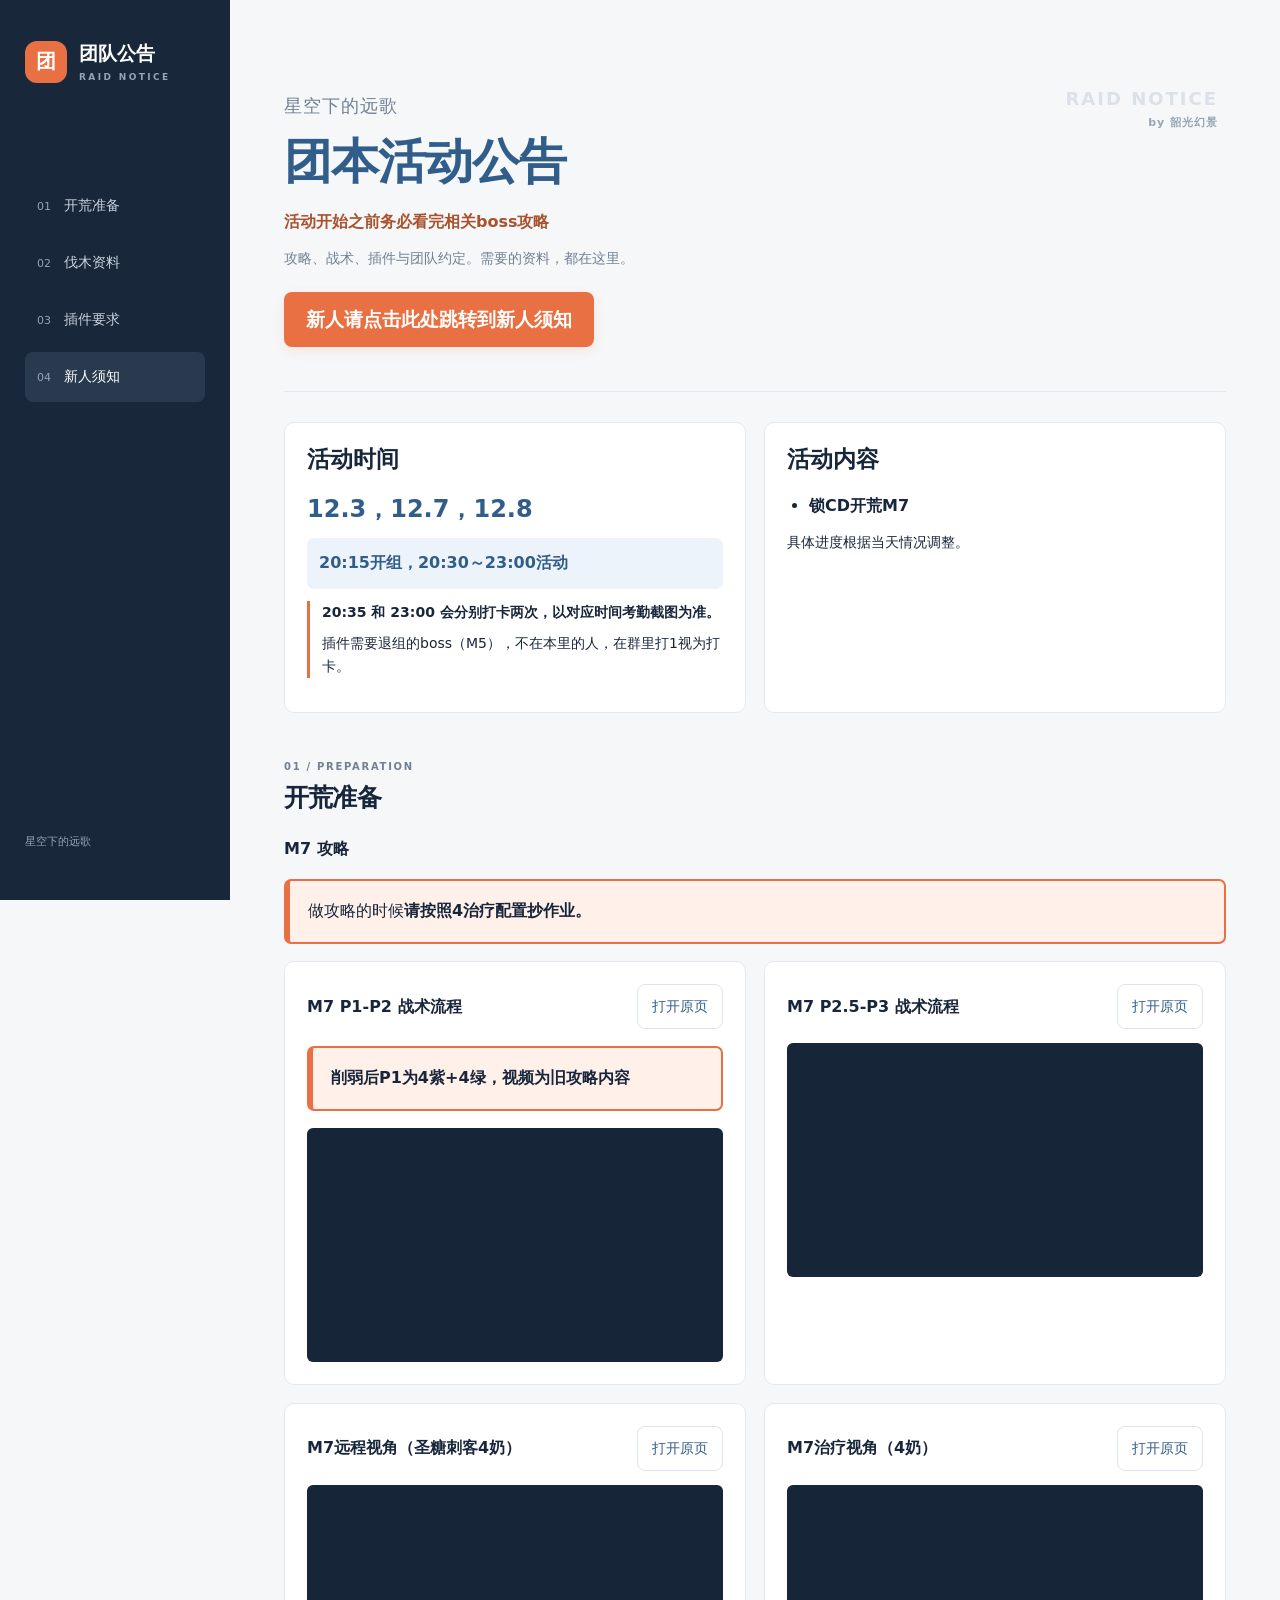
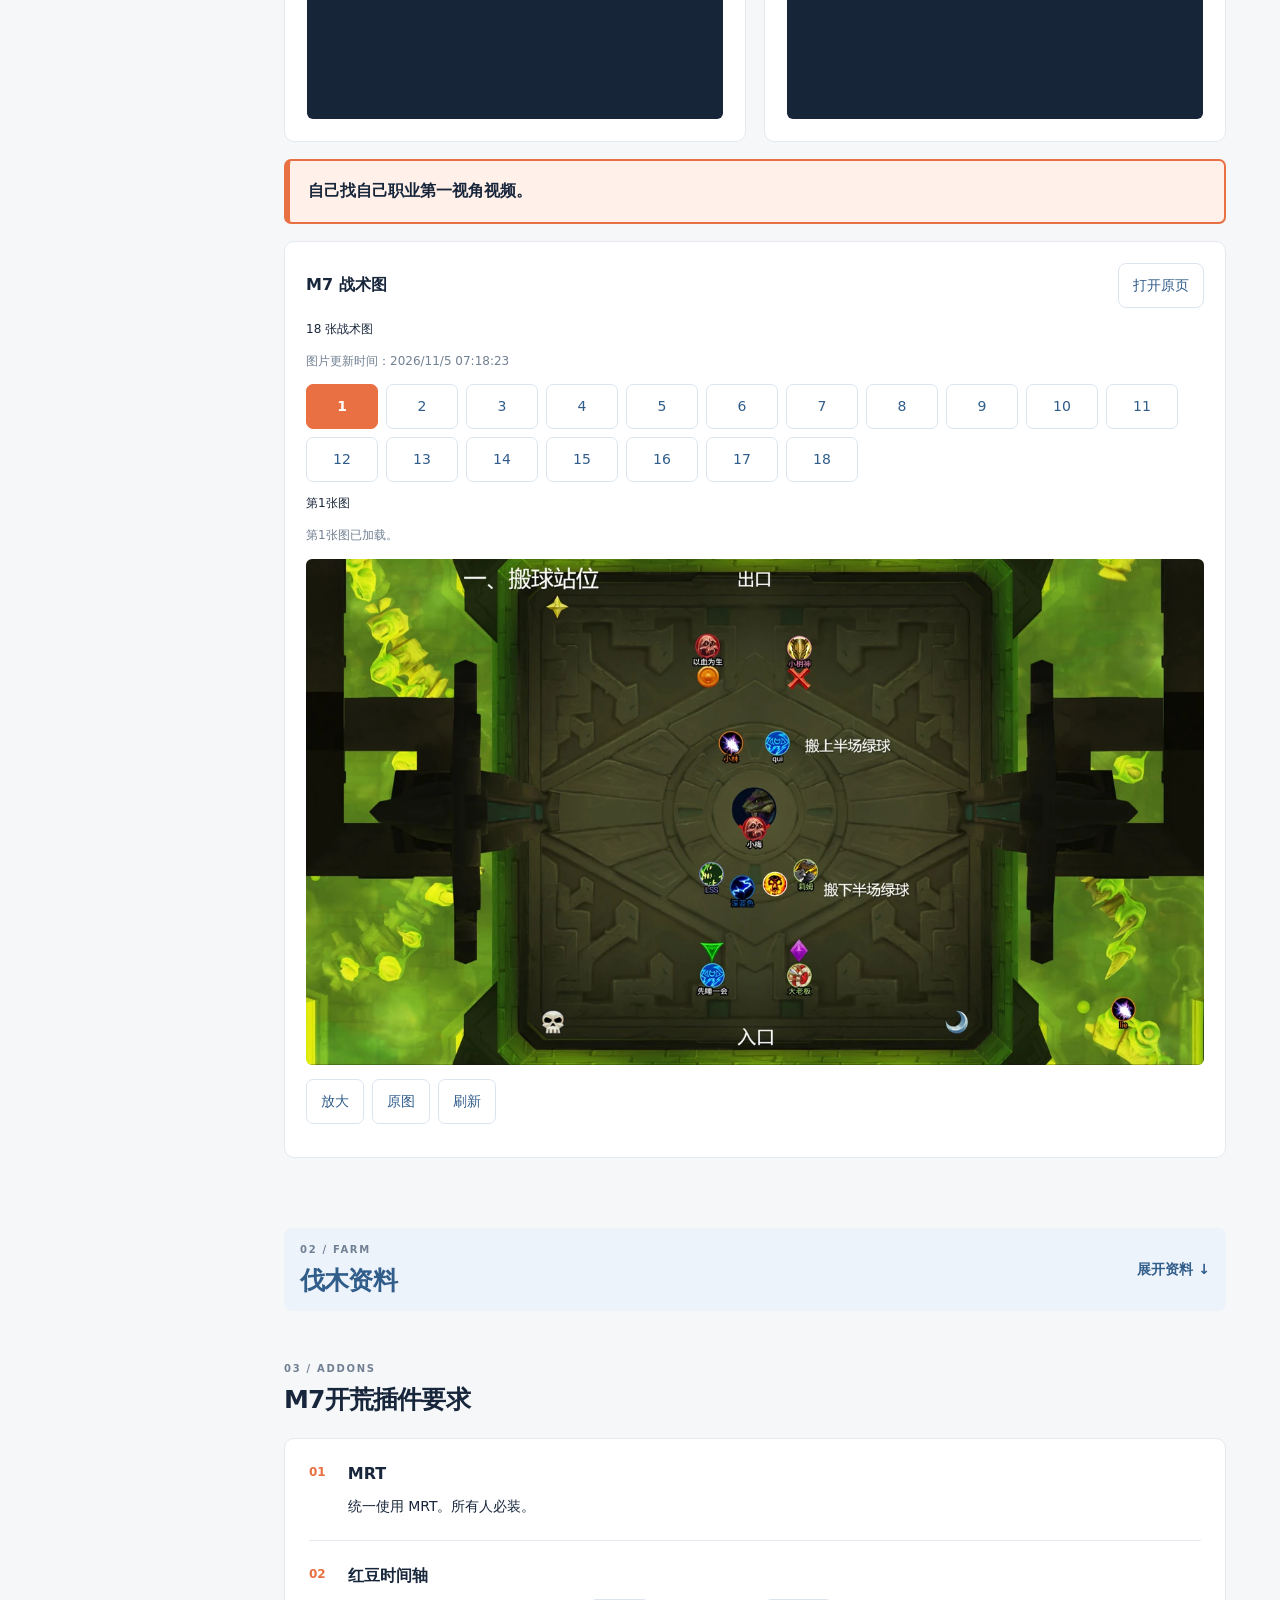
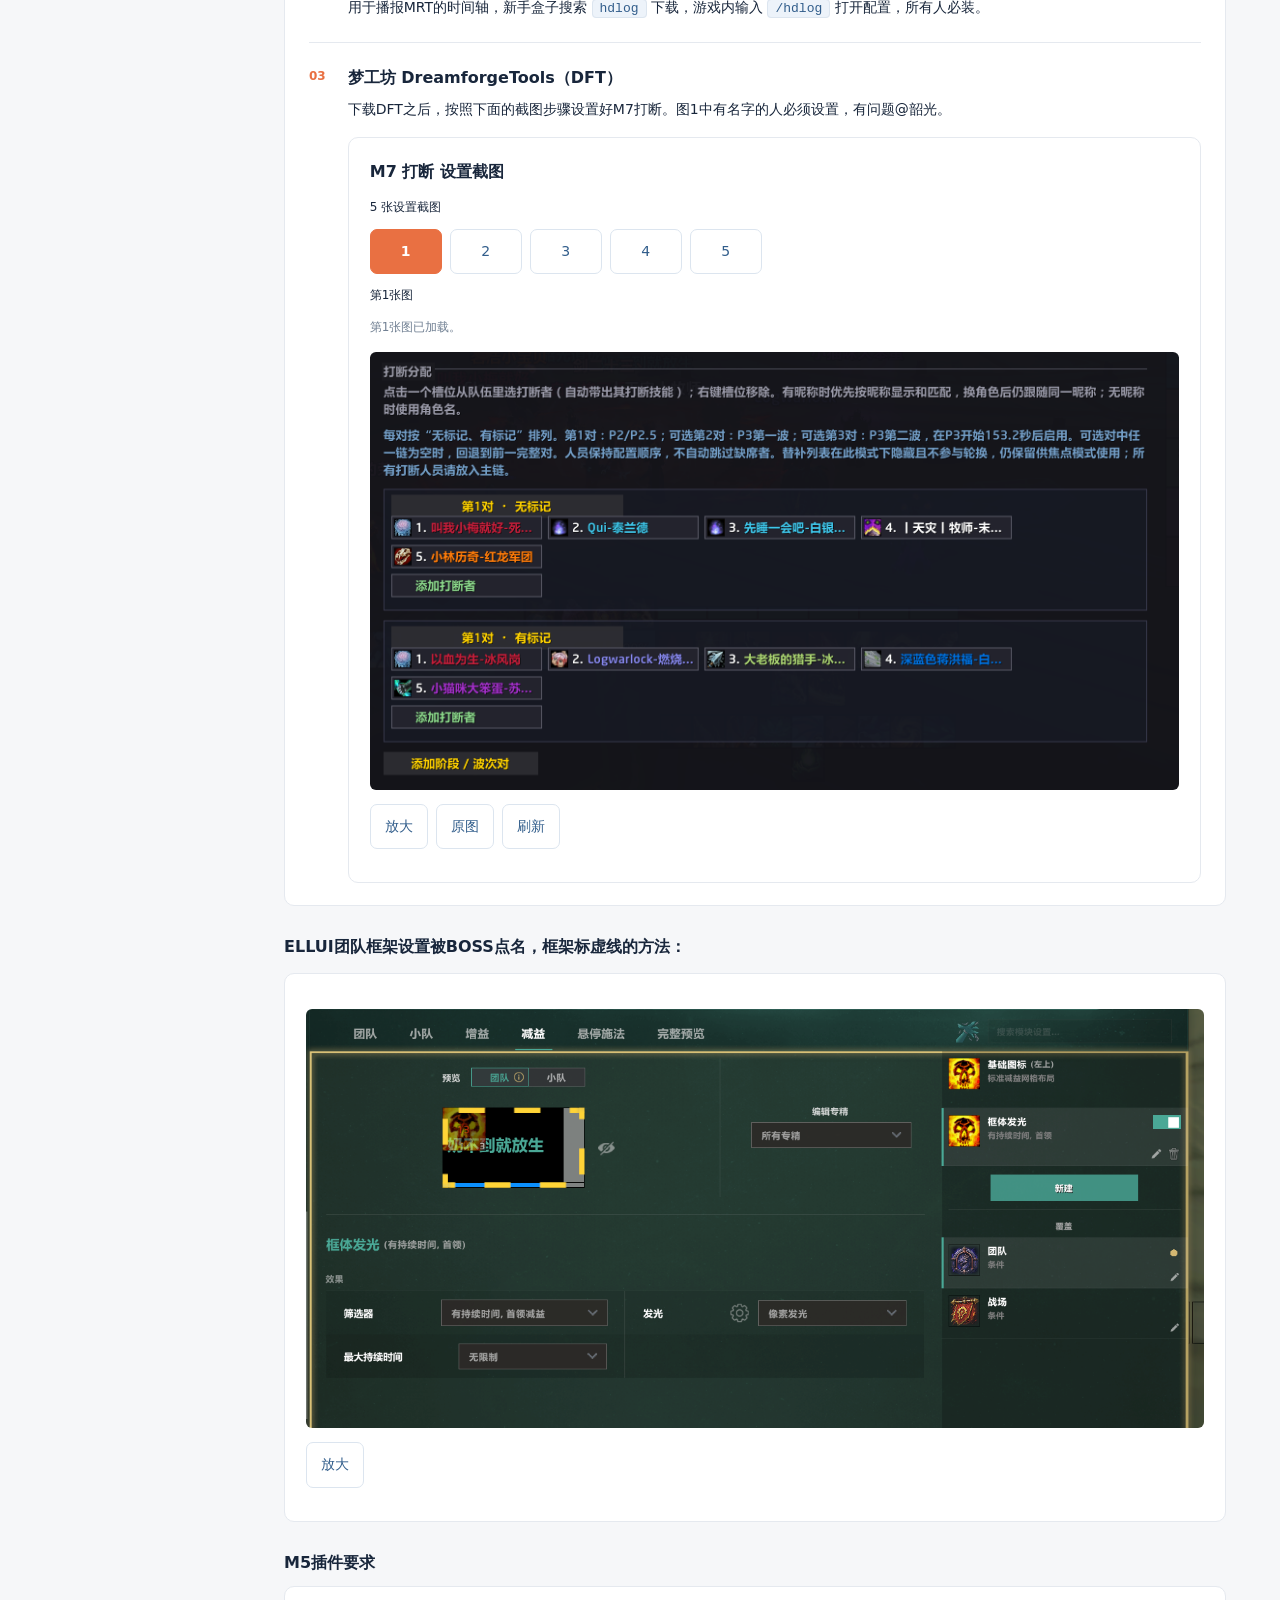
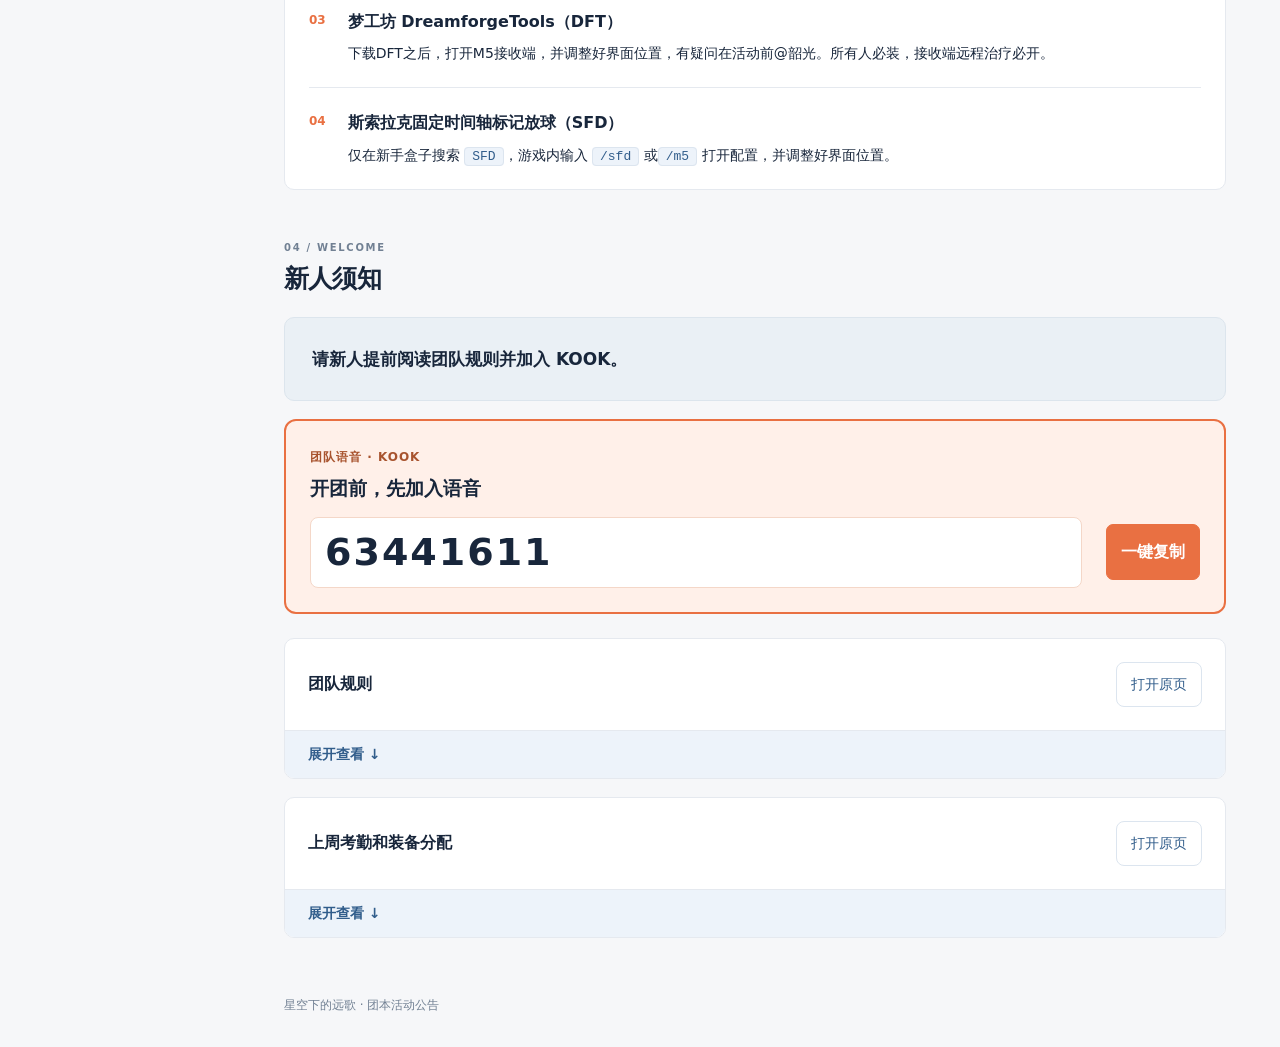
==== commit 28f8fd7c: "Remove M9 farming line from activity content" ====
--- a/index.html
+++ b/index.html
@@ -2,7 +2,7 @@
 
 <html lang="zh-CN"><head><meta charset="utf-8"/><meta content="width=device-width,initial-scale=1" name="viewport"/><meta content="RaidNotice 团队公告：开荒准备、战术图、插件要求和新人须知。" name="description"/><title>wow星空下的远歌·团本活动公告</title><link href="style.css?v=20261028-m7-addon-guide" rel="stylesheet"/></head><body>
 <aside class="sidebar"><div class="brand"><span class="brand-mark"><span class="brand-glyph">团</span></span><div>团队公告<small>RAID NOTICE</small></div></div><nav aria-label="公告章节"><a class="active" href="#preparation"><span>01</span> 开荒准备</a><a href="#farm"><span>02</span> 伐木资料</a><a href="#addons"><span>03</span> 插件要求</a><a href="#newcomers"><span>04</span> 新人须知</a></nav><p class="sidebar-foot">星空下的远歌</p></aside>
-<main id="top"><header class="hero"><h1><small class="team-name">星空下的远歌</small><span class="activity-title">团本活动公告</span></h1><p class="hero-reminder">活动开始之前务必看完相关boss攻略</p><p>攻略、战术、插件与团队约定。需要的资料，都在这里。</p><a class="newcomer-jump" href="#newcomers">新人请点击此处跳转到新人须知</a><div aria-hidden="true" class="hero-index">RAID NOTICE<small>by 韶光幻景</small></div></header><section aria-label="活动安排" class="activity-overview"><article class="activity-card"><h2>活动时间</h2><p class="activity-dates" id="activity-dates">10.15，10.19，10.20</p><p class="activity-hours">20:15开组，20:30～23:00活动</p><p class="attendance-rule"><strong>20:35 和 23:00 会分别打卡两次，以对应时间考勤截图为准。</strong>插件需要退组的boss（M5），不在本里的人，在群里打1视为打卡。</p></article><article class="activity-card"><h2>活动内容</h2><ul><li>伐木M9</li><li>锁CD开荒M7</li></ul><p>具体进度根据当天情况调整。</p></article></section><section class="section" id="preparation"><div class="section-heading"><div><div class="section-num">01 / PREPARATION</div><h2>开荒准备</h2></div></div><h3>M7 攻略</h3><p class="notice m7-timeline-notice" role="note">做攻略的时候<strong>请按照4治疗配置抄作业。</strong></p><div class="videos">
+<main id="top"><header class="hero"><h1><small class="team-name">星空下的远歌</small><span class="activity-title">团本活动公告</span></h1><p class="hero-reminder">活动开始之前务必看完相关boss攻略</p><p>攻略、战术、插件与团队约定。需要的资料，都在这里。</p><a class="newcomer-jump" href="#newcomers">新人请点击此处跳转到新人须知</a><div aria-hidden="true" class="hero-index">RAID NOTICE<small>by 韶光幻景</small></div></header><section aria-label="活动安排" class="activity-overview"><article class="activity-card"><h2>活动时间</h2><p class="activity-dates" id="activity-dates">10.15，10.19，10.20</p><p class="activity-hours">20:15开组，20:30～23:00活动</p><p class="attendance-rule"><strong>20:35 和 23:00 会分别打卡两次，以对应时间考勤截图为准。</strong>插件需要退组的boss（M5），不在本里的人，在群里打1视为打卡。</p></article><article class="activity-card"><h2>活动内容</h2><ul><li>锁CD开荒M7</li></ul><p>具体进度根据当天情况调整。</p></article></section><section class="section" id="preparation"><div class="section-heading"><div><div class="section-num">01 / PREPARATION</div><h2>开荒准备</h2></div></div><h3>M7 攻略</h3><p class="notice m7-timeline-notice" role="note">做攻略的时候<strong>请按照4治疗配置抄作业。</strong></p><div class="videos">
 <article class="video-card"><div class="card-heading"><h3>M7 P1-P2 战术流程</h3><a class="button original-button" href="https://www.bilibili.com/video/BV1jeYA6pE4G/?spm_id_from=333.788.videopod.episodes&amp;bvid=BV1jeYA6pE4G&amp;vd_source=de78905a588fbd9ed49a69a4bfdb7647" rel="noopener" target="_blank">打开原页</a></div><p class="notice m7-timeline-notice" role="note"><strong>削弱后P1为4紫+4绿，视频为旧攻略内容</strong></p><iframe allow="fullscreen; picture-in-picture" allowfullscreen="" class="video" loading="eager" src="https://player.bilibili.com/player.html?bvid=BV1jeYA6pE4G&amp;autoplay=0" title="M7攻略视频"></iframe></article><article class="video-card"><div class="card-heading"><h3>M7 P2.5-P3 战术流程</h3><a class="button original-button" href="https://www.bilibili.com/video/BV1jeYA6pE4G/?spm_id_from=333.788.videopod.episodes&amp;bvid=BV1jeYA6pE4G&amp;vd_source=de78905a588fbd9ed49a69a4bfdb7647&amp;p=2" rel="noopener" target="_blank">打开原页</a></div><iframe allow="fullscreen; picture-in-picture" allowfullscreen="" class="video" loading="eager" src="https://player.bilibili.com/player.html?bvid=BV1jeYA6pE4G&amp;p=2&amp;autoplay=0" title="M7 P2.5-P3 战术流程"></iframe></article><article class="video-card"><div class="card-heading"><h3>M7远程视角（圣糖刺客4奶）</h3><a class="button original-button" href="https://www.bilibili.com/video/BV1NVnP6kEbk" rel="noopener" target="_blank">打开原页</a></div><iframe allow="fullscreen; picture-in-picture" allowfullscreen="" class="video" loading="eager" src="https://player.bilibili.com/player.html?bvid=BV1NVnP6kEbk&amp;autoplay=0" title="M7远程视角（圣糖刺客4奶）"></iframe></article><article class="video-card"><div class="card-heading"><h3>M7治疗视角（4奶）</h3><a class="button original-button" href="https://www.bilibili.com/video/BV1LqJR6NE8w/?vd_source=de78905a588fbd9ed49a69a4bfdb7647" rel="noopener" target="_blank">打开原页</a></div><iframe allow="fullscreen; picture-in-picture" allowfullscreen="" class="video" loading="eager" src="https://player.bilibili.com/player.html?bvid=BV1LqJR6NE8w&amp;autoplay=0" title="M7治疗视角（4奶）"></iframe></article></div><p class="notice m7-timeline-notice" role="note"><strong>自己找自己职业第一视角视频。</strong></p><div id="plan-m7"><article class="plan"><div class="plan-heading"><h3>M7 战术图</h3><a class="plan-original button original-button" href="https://raidplan.io/plan/s9wwvk9tr838vpcr" rel="noopener" target="_blank">打开原页</a></div><p class="status">战术图加载中。</p></article></div></section>
 <section class="section" id="farm"><details id="farm-details"><summary aria-controls="farm-content" aria-expanded="false"><div class="section-heading"><div><div class="section-num">02 / FARM</div><h2>伐木资料</h2></div><span class="farm-indicator">展开资料 ↓</span></div></summary><div id="farm-content"><div class="farm-m6"><h3>M6 · 两份攻略都要看</h3><div class="videos">
 <article class="video-card"><div class="card-heading"><h3>M6 攻略（一）</h3><a class="button original-button" href="https://www.bilibili.com/video/BV1U3ee6aEog/" rel="noopener" target="_blank">打开原页</a></div><iframe allow="fullscreen; picture-in-picture" allowfullscreen="" class="video" loading="eager" src="https://player.bilibili.com/player.html?bvid=BV1U3ee6aEog&amp;autoplay=0" title="M6攻略一"></iframe></article>
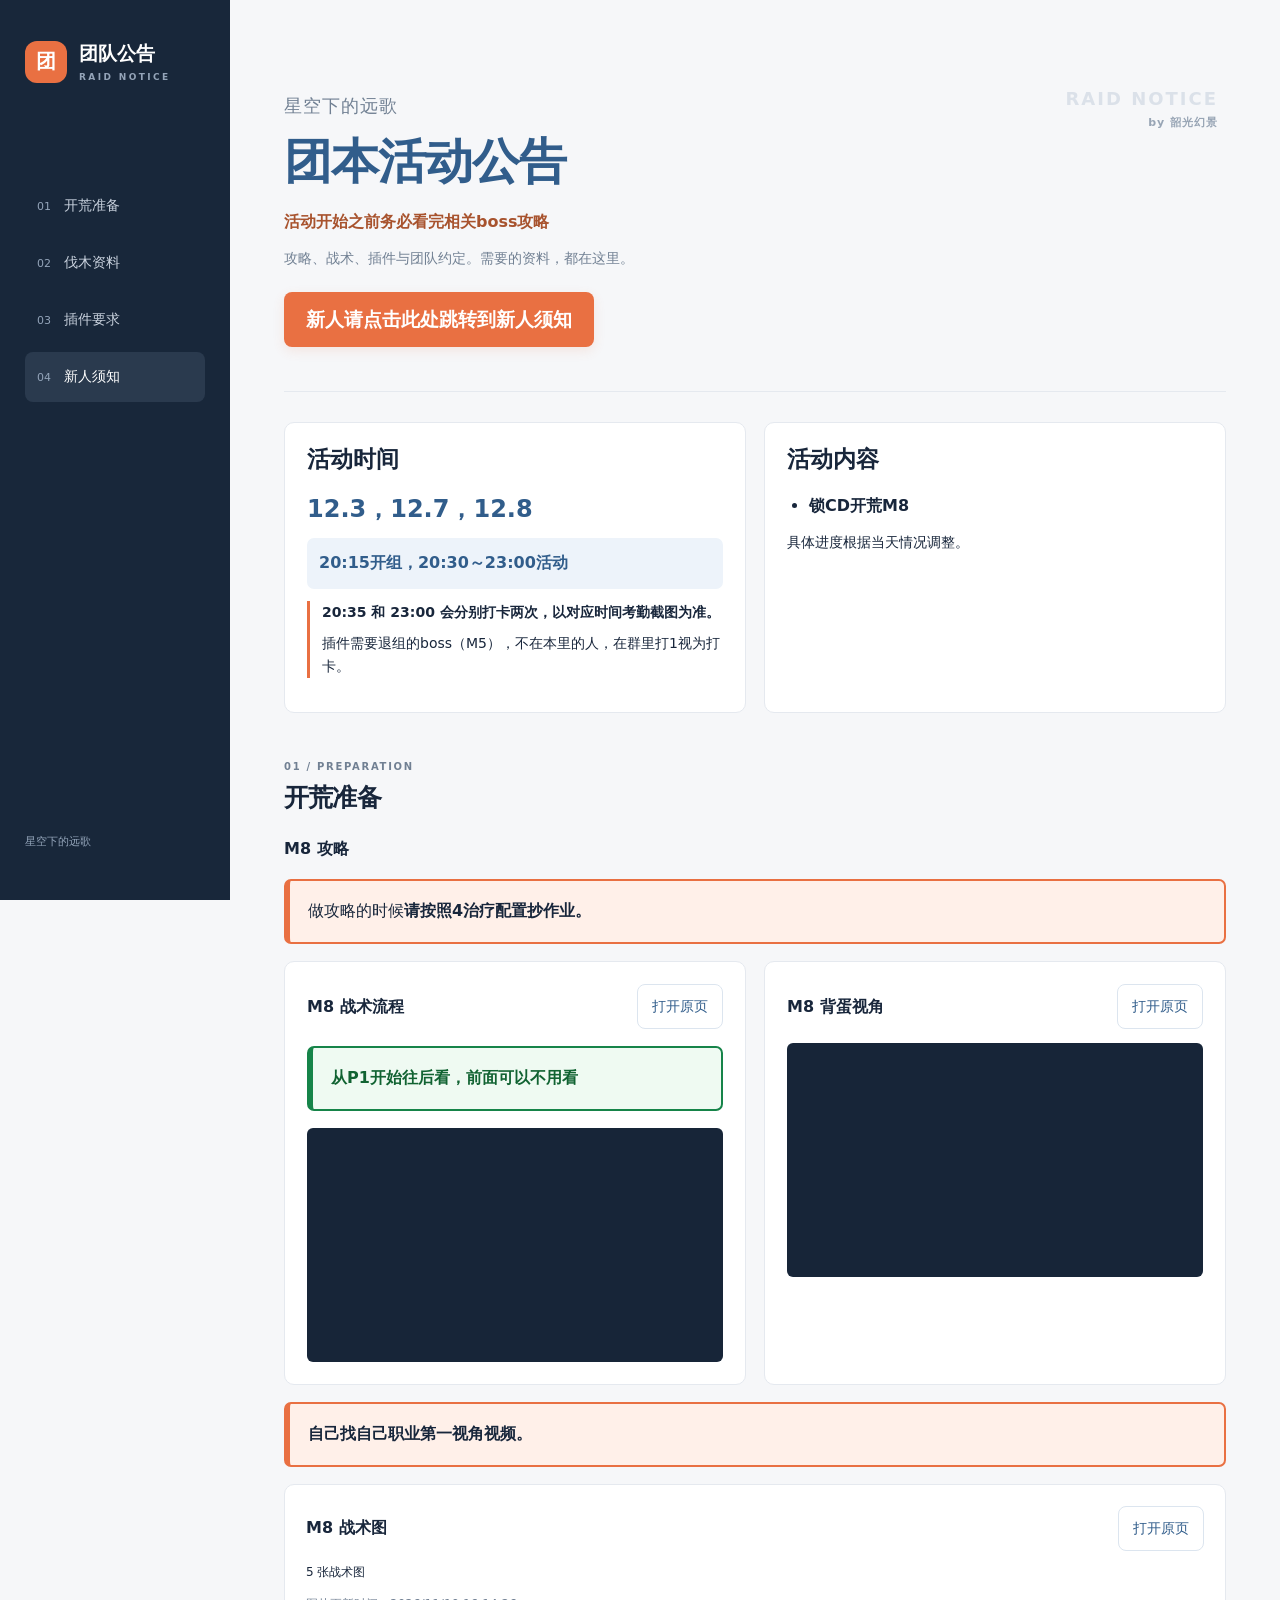
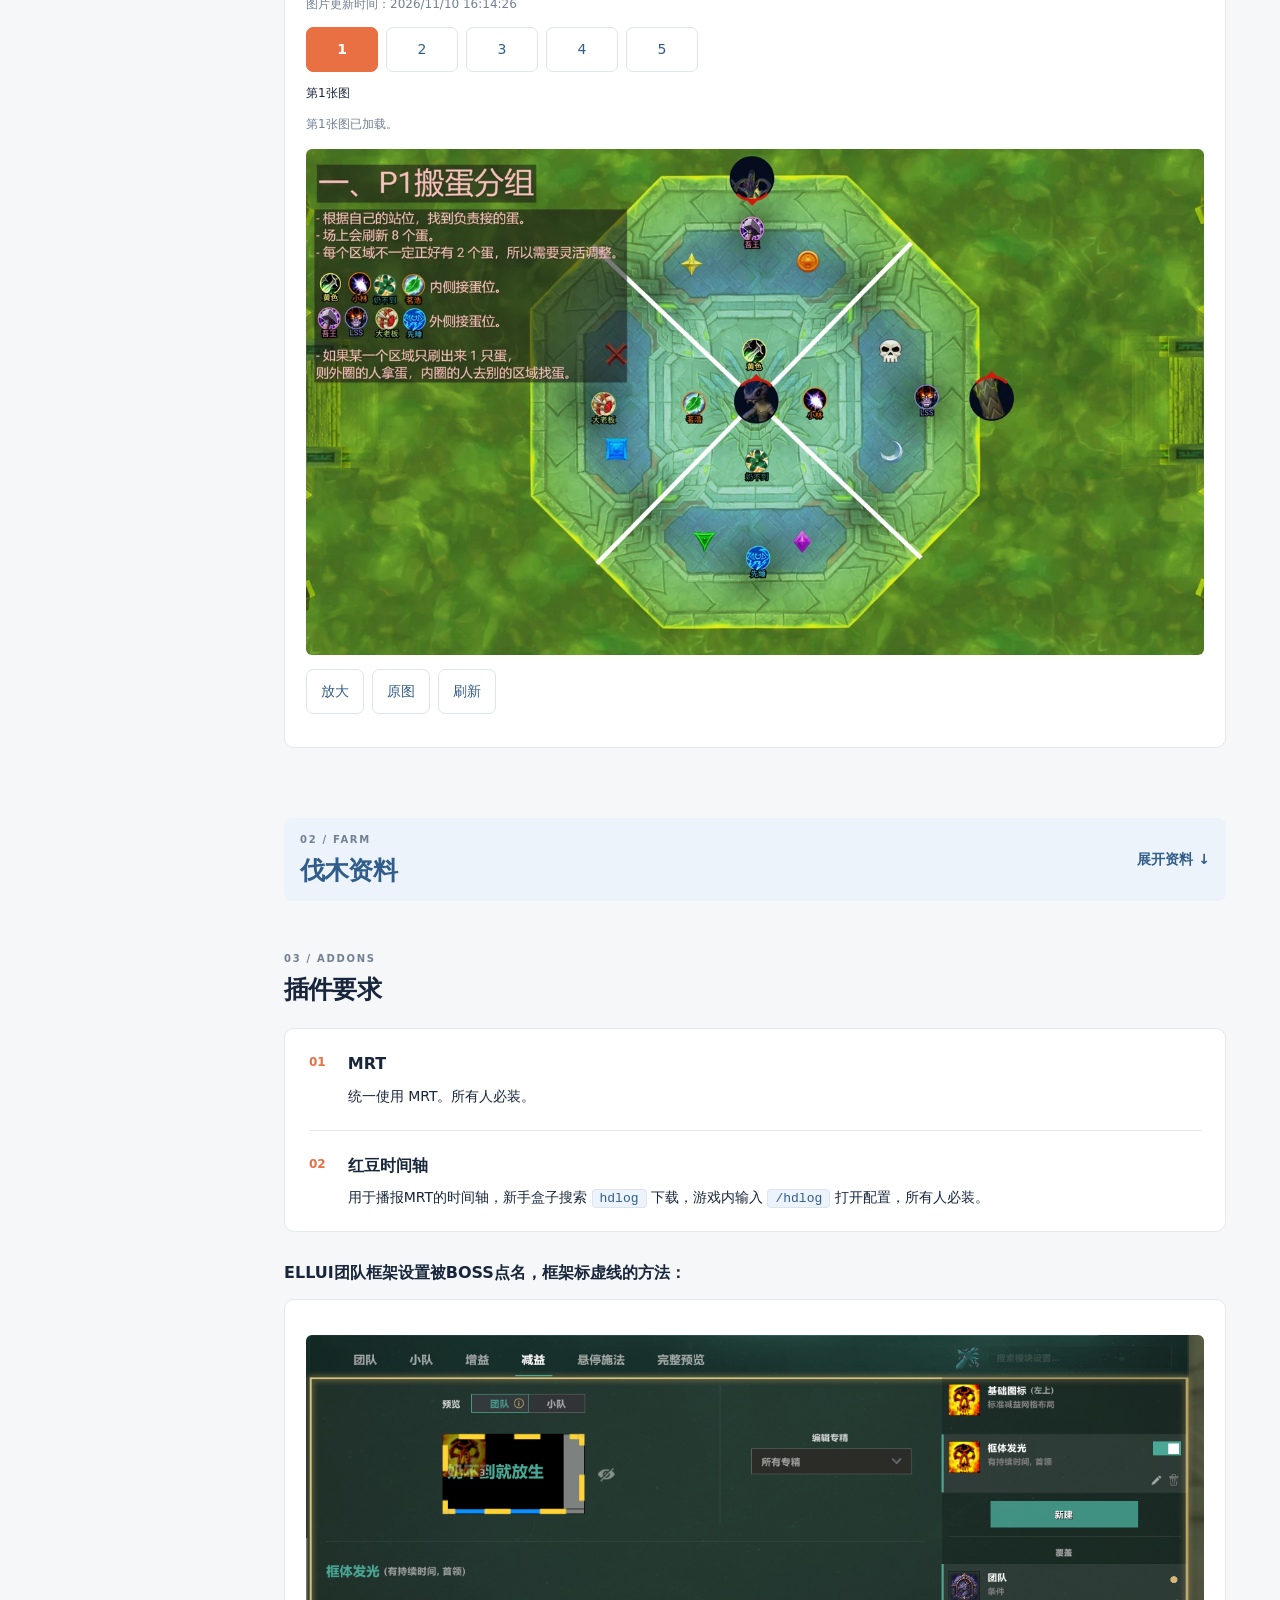
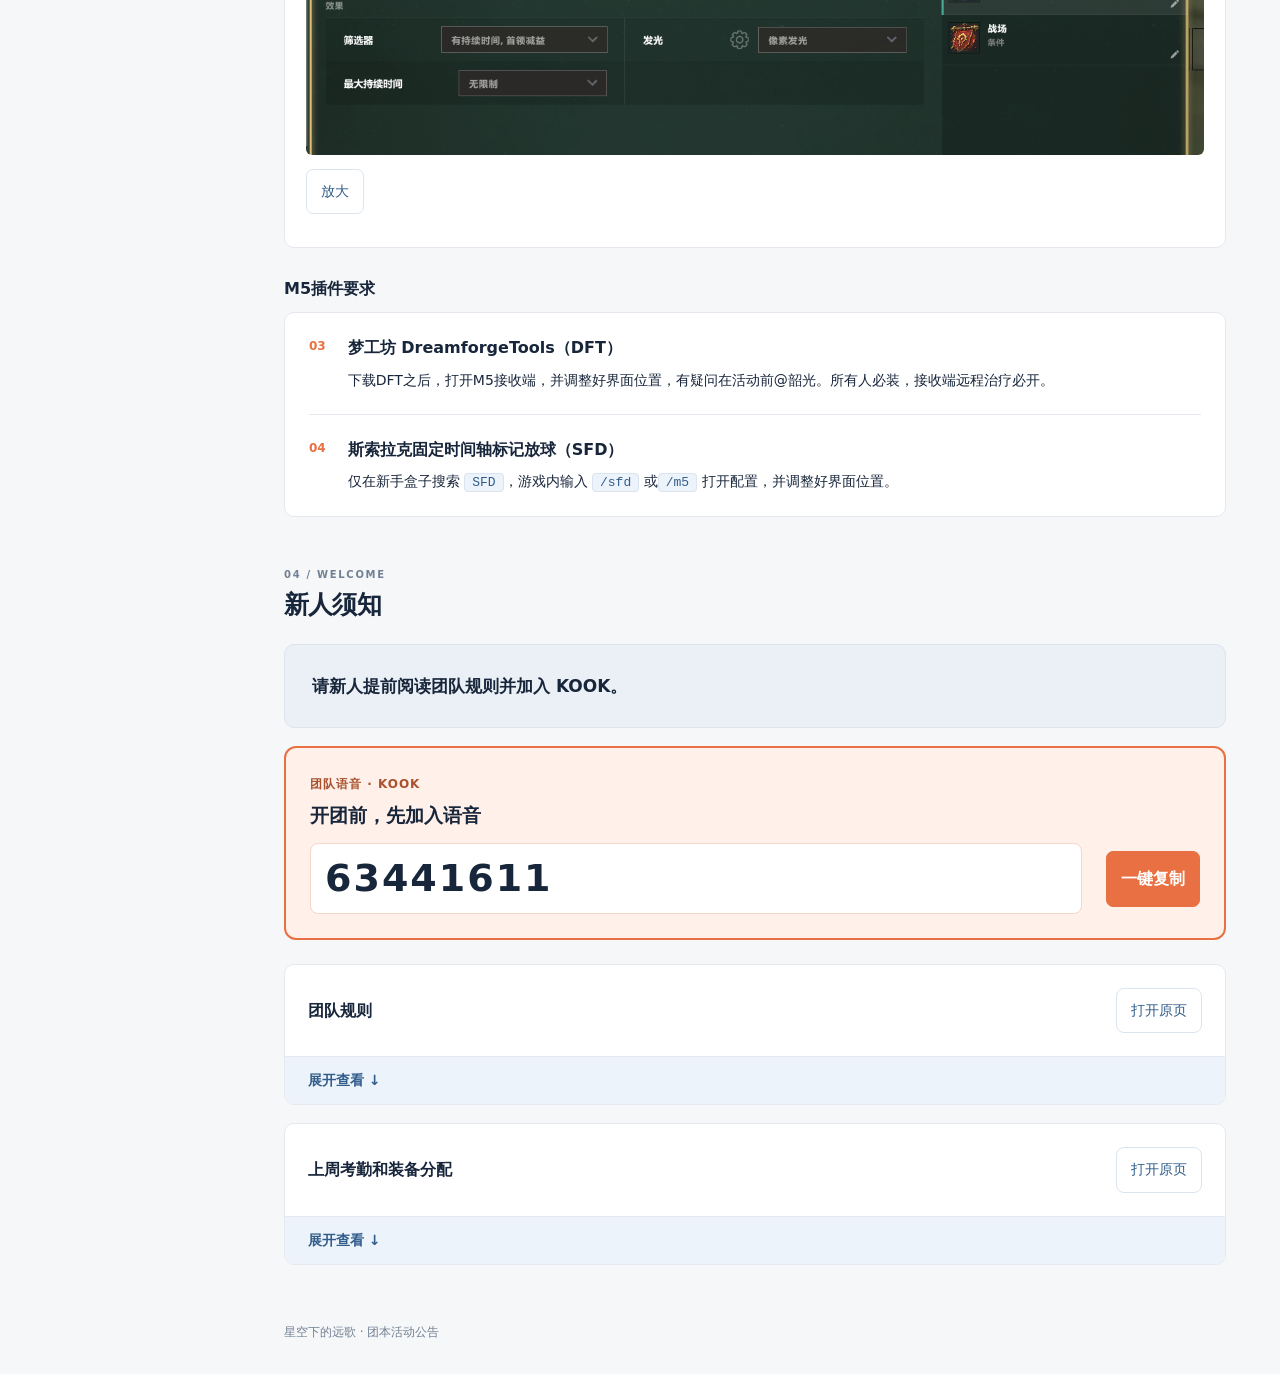
==== commit 046f65bc: "Archive M7 and prepare M8 tactics" ====
--- a/index.html
+++ b/index.html
@@ -1,16 +1,17 @@
 <!DOCTYPE html>
 
-<html lang="zh-CN"><head><meta charset="utf-8"/><meta content="width=device-width,initial-scale=1" name="viewport"/><meta content="RaidNotice 团队公告：开荒准备、战术图、插件要求和新人须知。" name="description"/><title>wow星空下的远歌·团本活动公告</title><link href="style.css?v=20261028-m7-addon-guide" rel="stylesheet"/></head><body>
+<html lang="zh-CN"><head><meta charset="utf-8"/><meta content="width=device-width,initial-scale=1" name="viewport"/><meta content="RaidNotice 团队公告：开荒准备、战术图、插件要求和新人须知。" name="description"/><title>wow星空下的远歌·团本活动公告</title><link href="style.css?v=20261110-m8-preparation" rel="stylesheet"/></head><body>
 <aside class="sidebar"><div class="brand"><span class="brand-mark"><span class="brand-glyph">团</span></span><div>团队公告<small>RAID NOTICE</small></div></div><nav aria-label="公告章节"><a class="active" href="#preparation"><span>01</span> 开荒准备</a><a href="#farm"><span>02</span> 伐木资料</a><a href="#addons"><span>03</span> 插件要求</a><a href="#newcomers"><span>04</span> 新人须知</a></nav><p class="sidebar-foot">星空下的远歌</p></aside>
-<main id="top"><header class="hero"><h1><small class="team-name">星空下的远歌</small><span class="activity-title">团本活动公告</span></h1><p class="hero-reminder">活动开始之前务必看完相关boss攻略</p><p>攻略、战术、插件与团队约定。需要的资料，都在这里。</p><a class="newcomer-jump" href="#newcomers">新人请点击此处跳转到新人须知</a><div aria-hidden="true" class="hero-index">RAID NOTICE<small>by 韶光幻景</small></div></header><section aria-label="活动安排" class="activity-overview"><article class="activity-card"><h2>活动时间</h2><p class="activity-dates" id="activity-dates">10.15，10.19，10.20</p><p class="activity-hours">20:15开组，20:30～23:00活动</p><p class="attendance-rule"><strong>20:35 和 23:00 会分别打卡两次，以对应时间考勤截图为准。</strong>插件需要退组的boss（M5），不在本里的人，在群里打1视为打卡。</p></article><article class="activity-card"><h2>活动内容</h2><ul><li>锁CD开荒M7</li></ul><p>具体进度根据当天情况调整。</p></article></section><section class="section" id="preparation"><div class="section-heading"><div><div class="section-num">01 / PREPARATION</div><h2>开荒准备</h2></div></div><h3>M7 攻略</h3><p class="notice m7-timeline-notice" role="note">做攻略的时候<strong>请按照4治疗配置抄作业。</strong></p><div class="videos">
-<article class="video-card"><div class="card-heading"><h3>M7 P1-P2 战术流程</h3><a class="button original-button" href="https://www.bilibili.com/video/BV1jeYA6pE4G/?spm_id_from=333.788.videopod.episodes&amp;bvid=BV1jeYA6pE4G&amp;vd_source=de78905a588fbd9ed49a69a4bfdb7647" rel="noopener" target="_blank">打开原页</a></div><p class="notice m7-timeline-notice" role="note"><strong>削弱后P1为4紫+4绿，视频为旧攻略内容</strong></p><iframe allow="fullscreen; picture-in-picture" allowfullscreen="" class="video" loading="eager" src="https://player.bilibili.com/player.html?bvid=BV1jeYA6pE4G&amp;autoplay=0" title="M7攻略视频"></iframe></article><article class="video-card"><div class="card-heading"><h3>M7 P2.5-P3 战术流程</h3><a class="button original-button" href="https://www.bilibili.com/video/BV1jeYA6pE4G/?spm_id_from=333.788.videopod.episodes&amp;bvid=BV1jeYA6pE4G&amp;vd_source=de78905a588fbd9ed49a69a4bfdb7647&amp;p=2" rel="noopener" target="_blank">打开原页</a></div><iframe allow="fullscreen; picture-in-picture" allowfullscreen="" class="video" loading="eager" src="https://player.bilibili.com/player.html?bvid=BV1jeYA6pE4G&amp;p=2&amp;autoplay=0" title="M7 P2.5-P3 战术流程"></iframe></article><article class="video-card"><div class="card-heading"><h3>M7远程视角（圣糖刺客4奶）</h3><a class="button original-button" href="https://www.bilibili.com/video/BV1NVnP6kEbk" rel="noopener" target="_blank">打开原页</a></div><iframe allow="fullscreen; picture-in-picture" allowfullscreen="" class="video" loading="eager" src="https://player.bilibili.com/player.html?bvid=BV1NVnP6kEbk&amp;autoplay=0" title="M7远程视角（圣糖刺客4奶）"></iframe></article><article class="video-card"><div class="card-heading"><h3>M7治疗视角（4奶）</h3><a class="button original-button" href="https://www.bilibili.com/video/BV1LqJR6NE8w/?vd_source=de78905a588fbd9ed49a69a4bfdb7647" rel="noopener" target="_blank">打开原页</a></div><iframe allow="fullscreen; picture-in-picture" allowfullscreen="" class="video" loading="eager" src="https://player.bilibili.com/player.html?bvid=BV1LqJR6NE8w&amp;autoplay=0" title="M7治疗视角（4奶）"></iframe></article></div><p class="notice m7-timeline-notice" role="note"><strong>自己找自己职业第一视角视频。</strong></p><div id="plan-m7"><article class="plan"><div class="plan-heading"><h3>M7 战术图</h3><a class="plan-original button original-button" href="https://raidplan.io/plan/s9wwvk9tr838vpcr" rel="noopener" target="_blank">打开原页</a></div><p class="status">战术图加载中。</p></article></div></section>
-<section class="section" id="farm"><details id="farm-details"><summary aria-controls="farm-content" aria-expanded="false"><div class="section-heading"><div><div class="section-num">02 / FARM</div><h2>伐木资料</h2></div><span class="farm-indicator">展开资料 ↓</span></div></summary><div id="farm-content"><div class="farm-m6"><h3>M6 · 两份攻略都要看</h3><div class="videos">
+<main id="top"><header class="hero"><h1><small class="team-name">星空下的远歌</small><span class="activity-title">团本活动公告</span></h1><p class="hero-reminder">活动开始之前务必看完相关boss攻略</p><p>攻略、战术、插件与团队约定。需要的资料，都在这里。</p><a class="newcomer-jump" href="#newcomers">新人请点击此处跳转到新人须知</a><div aria-hidden="true" class="hero-index">RAID NOTICE<small>by 韶光幻景</small></div></header><section aria-label="活动安排" class="activity-overview"><article class="activity-card"><h2>活动时间</h2><p class="activity-dates" id="activity-dates">10.15，10.19，10.20</p><p class="activity-hours">20:15开组，20:30～23:00活动</p><p class="attendance-rule"><strong>20:35 和 23:00 会分别打卡两次，以对应时间考勤截图为准。</strong>插件需要退组的boss（M5），不在本里的人，在群里打1视为打卡。</p></article><article class="activity-card"><h2>活动内容</h2><ul><li>锁CD开荒M8</li></ul><p>具体进度根据当天情况调整。</p></article></section><section class="section" id="preparation"><div class="section-heading"><div><div class="section-num">01 / PREPARATION</div><h2>开荒准备</h2></div></div><h3>M8 攻略</h3><p class="notice m8-timeline-notice" role="note">做攻略的时候<strong>请按照4治疗配置抄作业。</strong></p><div class="videos">
+<article class="video-card"><div class="card-heading"><h3>M8 战术流程</h3><a class="button original-button" href="https://www.bilibili.com/video/BV1yz4g66EVZ/?p=2&amp;spm_id_from=333.1007.top_right_bar_window_history.content.click&amp;vd_source=de78905a588fbd9ed49a69a4bfdb7647" rel="noopener" target="_blank">打开原页</a></div><p class="notice m8-video-note" role="note"><strong>从P1开始往后看，前面可以不用看</strong></p><iframe allow="fullscreen; picture-in-picture" allowfullscreen="" class="video" loading="eager" src="https://player.bilibili.com/player.html?bvid=BV1yz4g66EVZ&amp;p=2&amp;autoplay=0" title="M8战术流程"></iframe></article><article class="video-card"><div class="card-heading"><h3>M8 背蛋视角</h3><a class="button original-button" href="https://www.bilibili.com/video/BV1e7aT6dEEe/?vd_source=de78905a588fbd9ed49a69a4bfdb7647" rel="noopener" target="_blank">打开原页</a></div><iframe allow="fullscreen; picture-in-picture" allowfullscreen="" class="video" loading="eager" src="https://player.bilibili.com/player.html?bvid=BV1e7aT6dEEe&amp;autoplay=0" title="M8背蛋视角"></iframe></article></div><p class="notice m8-timeline-notice" role="note"><strong>自己找自己职业第一视角视频。</strong></p><div id="plan-m8"><article class="plan"><div class="plan-heading"><h3>M8 战术图</h3><a class="plan-original button original-button" href="https://raidplan.io/plan/tbw7bcg8wbqscf5r/" rel="noopener" target="_blank">打开原页</a></div><p class="status">战术图加载中。</p></article></div></section>
+<section class="section" id="farm"><details id="farm-details"><summary aria-controls="farm-content" aria-expanded="false"><div class="section-heading"><div><div class="section-num">02 / FARM</div><h2>伐木资料</h2></div><span class="farm-indicator">展开资料 ↓</span></div></summary><div id="farm-content"><div class="farm-m7"><h3>M7 攻略</h3><p class="notice m7-timeline-notice" role="note">做攻略的时候<strong>请按照4治疗配置抄作业。</strong></p><div class="videos">
+<article class="video-card"><div class="card-heading"><h3>M7 P1-P2 战术流程</h3><a class="button original-button" href="https://www.bilibili.com/video/BV1jeYA6pE4G/?spm_id_from=333.788.videopod.episodes&amp;bvid=BV1jeYA6pE4G&amp;vd_source=de78905a588fbd9ed49a69a4bfdb7647" rel="noopener" target="_blank">打开原页</a></div><p class="notice m7-timeline-notice" role="note"><strong>削弱后P1为4紫+4绿，视频为旧攻略内容</strong></p><iframe allow="fullscreen; picture-in-picture" allowfullscreen="" class="video" loading="eager" src="https://player.bilibili.com/player.html?bvid=BV1jeYA6pE4G&amp;autoplay=0" title="M7攻略视频"></iframe></article><article class="video-card"><div class="card-heading"><h3>M7 P2.5-P3 战术流程</h3><a class="button original-button" href="https://www.bilibili.com/video/BV1jeYA6pE4G/?spm_id_from=333.788.videopod.episodes&amp;bvid=BV1jeYA6pE4G&amp;vd_source=de78905a588fbd9ed49a69a4bfdb7647&amp;p=2" rel="noopener" target="_blank">打开原页</a></div><iframe allow="fullscreen; picture-in-picture" allowfullscreen="" class="video" loading="eager" src="https://player.bilibili.com/player.html?bvid=BV1jeYA6pE4G&amp;p=2&amp;autoplay=0" title="M7 P2.5-P3 战术流程"></iframe></article><article class="video-card"><div class="card-heading"><h3>M7远程视角（圣糖刺客4奶）</h3><a class="button original-button" href="https://www.bilibili.com/video/BV1NVnP6kEbk" rel="noopener" target="_blank">打开原页</a></div><iframe allow="fullscreen; picture-in-picture" allowfullscreen="" class="video" loading="eager" src="https://player.bilibili.com/player.html?bvid=BV1NVnP6kEbk&amp;autoplay=0" title="M7远程视角（圣糖刺客4奶）"></iframe></article><article class="video-card"><div class="card-heading"><h3>M7治疗视角（4奶）</h3><a class="button original-button" href="https://www.bilibili.com/video/BV1LqJR6NE8w/?vd_source=de78905a588fbd9ed49a69a4bfdb7647" rel="noopener" target="_blank">打开原页</a></div><iframe allow="fullscreen; picture-in-picture" allowfullscreen="" class="video" loading="eager" src="https://player.bilibili.com/player.html?bvid=BV1LqJR6NE8w&amp;autoplay=0" title="M7治疗视角（4奶）"></iframe></article></div><p class="notice m7-timeline-notice" role="note"><strong>自己找自己职业第一视角视频。</strong></p><div id="plan-m7"><article class="plan"><div class="plan-heading"><h3>M7 战术图</h3><a class="plan-original button original-button" href="https://raidplan.io/plan/s9wwvk9tr838vpcr" rel="noopener" target="_blank">打开原页</a></div><p class="status">战术图加载中。</p></article></div><h3 class="addon-subheading">M7开荒插件要求</h3><ul class="addon-list"><li><span aria-hidden="true" class="addon-number">03</span><div class="addon-copy"><strong>梦工坊 DreamforgeTools（DFT）</strong>下载DFT之后，按照下面的截图步骤设置好M7打断。图1中有名字的人必须设置，有问题@韶光。<div class="dft-guide" id="guide-m7-dft"><p class="status">设置截图加载中。</p></div></div></li></ul></div><div class="farm-m6"><h3>M6 · 两份攻略都要看</h3><div class="videos">
 <article class="video-card"><div class="card-heading"><h3>M6 攻略（一）</h3><a class="button original-button" href="https://www.bilibili.com/video/BV1U3ee6aEog/" rel="noopener" target="_blank">打开原页</a></div><iframe allow="fullscreen; picture-in-picture" allowfullscreen="" class="video" loading="eager" src="https://player.bilibili.com/player.html?bvid=BV1U3ee6aEog&amp;autoplay=0" title="M6攻略一"></iframe></article>
 <article class="video-card"><div class="card-heading"><h3>M6 攻略（二）</h3><a class="button original-button" href="https://www.bilibili.com/video/BV111eU6vEYX/" rel="noopener" target="_blank">打开原页</a></div><iframe allow="fullscreen; picture-in-picture" allowfullscreen="" class="video" loading="eager" src="https://player.bilibili.com/player.html?bvid=BV111eU6vEYX&amp;autoplay=0" title="M6攻略二"></iframe></article></div><div class="m6-roster"><h3>M6 已确认阵容 · 20人（2T / 4H / 14D）</h3><p><strong>坦克（2）：</strong>2血DK坦克。</p><p><strong>治疗（4）：</strong>2奶龙、1神牧、1奶萨。</p><p><strong>输出（14）：</strong>1武器战、1惩戒骑、1湮灭龙、1冰DK、3冰法、2鸟德、1盗贼、1猎人、1元素萨、1噬灭DH、1恶魔术。</p><p><strong>分摊：</strong>右1、左2、近战3。</p></div><div id="plan-m6"><article class="plan"><div class="plan-heading"><h3>M6 战术图</h3><a class="plan-original button original-button" href="https://raidplan.io/plan/3c46bttpqktpfchv" rel="noopener" target="_blank">打开原页</a></div><p class="status">战术图加载中。</p></article></div><p class="notice">务必看完以上攻略，调好插件。</p></div><div class="farm-m5"><h3>M5 · 攻略与战术</h3><div class="videos">
 <article class="video-card"><div class="card-heading"><h3>M5 攻略和插件调试</h3><a class="button original-button" href="https://www.bilibili.com/video/BV1ZPbT69ET9" rel="noopener" target="_blank">打开原页</a></div><iframe allow="fullscreen; picture-in-picture" allowfullscreen="" class="video" loading="eager" src="https://player.bilibili.com/player.html?bvid=BV1ZPbT69ET9&amp;autoplay=0" title="M5攻略和插件调试"></iframe></article>
 <article class="video-card"><div class="card-heading"><h3>M5 半刀分担讲解</h3><a class="button original-button" href="https://www.bilibili.com/video/BV1gGYE6XEZa/" rel="noopener" target="_blank">打开原页</a></div><iframe allow="fullscreen; picture-in-picture" allowfullscreen="" class="video" loading="eager" src="https://player.bilibili.com/player.html?bvid=BV1gGYE6XEZa&amp;autoplay=0" title="M5半刀分担讲解"></iframe></article></div>
 <div id="plan-m5"><article class="plan"><div class="plan-heading"><h3>M5 战术图</h3><a class="plan-original button original-button" href="https://raidplan.io/plan/xtratv5jccb3vxbk" rel="noopener" target="_blank">打开原页</a></div><p class="status">战术图加载中…</p></article></div>
 </div><article class="video-card"><div class="card-heading"><h3>M2+4 攻略</h3><a class="button original-button" href="https://www.bilibili.com/video/BV1wNtz6nEUu" rel="noopener" target="_blank">打开原页</a></div><iframe allow="fullscreen; picture-in-picture" allowfullscreen="" class="video" loading="eager" src="https://player.bilibili.com/player.html?bvid=BV1wNtz6nEUu&amp;autoplay=0" title="M2加M4攻略"></iframe></article><div class="plans-grid"><div class="plan-cell"><div id="plan-m2"><article class="plan"><div class="plan-heading"><h3>M2 战术图</h3><a class="plan-original button original-button" href="https://raidplan.io/plan/adztfa8a9afjyqtw" rel="noopener" target="_blank">打开原页</a></div><p class="status">战术图加载中…</p></article></div></div><div class="plan-cell"><div id="plan-h8"><article class="plan"><div class="plan-heading"><h3>H8 战术图</h3><a class="plan-original button original-button" href="https://raidplan.io/plan/eee7zfvugk57pr4d" rel="noopener" target="_blank">打开原页</a></div><p class="status">战术图加载中…</p></article></div></div></div></div></details></section>
-<section class="section" id="addons"><div class="section-heading"><div><div class="section-num">03 / ADDONS</div><h2>M7开荒插件要求</h2></div></div><ul class="addon-list"><li><span aria-hidden="true" class="addon-number">01</span><div class="addon-copy"><strong>MRT</strong>统一使用 MRT。所有人必装。</div></li><li><span aria-hidden="true" class="addon-number">02</span><div class="addon-copy"><strong>红豆时间轴</strong>用于播报MRT的时间轴，新手盒子搜索 <code class="command">hdlog</code> 下载，游戏内输入 <code class="command">/hdlog</code> 打开配置，所有人必装。</div></li><li><span aria-hidden="true" class="addon-number">03</span><div class="addon-copy"><strong>梦工坊 DreamforgeTools（DFT）</strong>下载DFT之后，按照下面的截图步骤设置好M7打断。图1中有名字的人必须设置，有问题@韶光。<div class="dft-guide" id="guide-m7-dft"><p class="status">设置截图加载中。</p></div></div></li></ul><div id="ellui-guide"><h3 class="addon-subheading">ELLUI团队框架设置被BOSS点名，框架标虚线的方法：</h3><article class="plan"><a class="addon-image-link" data-image-title="ELLUI团队框架设置" href="assets/addons/ellui/20261028/boss-target-dashed-frame.png"><img alt="ELLUI团队框架设置被BOSS点名，框架标虚线" class="preview" width="1283" height="600" loading="lazy" decoding="async" src="assets/addons/ellui/20261028/boss-target-dashed-frame.png"/></a><div class="actions"><a class="button addon-image-link" data-image-title="ELLUI团队框架设置" href="assets/addons/ellui/20261028/boss-target-dashed-frame.png">放大</a></div></article></div><h3 class="addon-subheading">M5插件要求</h3><ul class="addon-list"><li><span aria-hidden="true" class="addon-number">03</span><div class="addon-copy"><strong>梦工坊 DreamforgeTools（DFT）</strong>下载DFT之后，打开M5接收端，并调整好界面位置，有疑问在活动前@韶光。所有人必装，接收端远程治疗必开。</div></li><li><span aria-hidden="true" class="addon-number">04</span><div class="addon-copy"><strong>斯索拉克固定时间轴标记放球（SFD）</strong>仅在新手盒子搜索 <code class="command">SFD</code>，游戏内输入 <code class="command">/sfd</code> 或<code class="command">/m5</code> 打开配置，并调整好界面位置。</div></li></ul></section>
+<section class="section" id="addons"><div class="section-heading"><div><div class="section-num">03 / ADDONS</div><h2>插件要求</h2></div></div><ul class="addon-list"><li><span aria-hidden="true" class="addon-number">01</span><div class="addon-copy"><strong>MRT</strong>统一使用 MRT。所有人必装。</div></li><li><span aria-hidden="true" class="addon-number">02</span><div class="addon-copy"><strong>红豆时间轴</strong>用于播报MRT的时间轴，新手盒子搜索 <code class="command">hdlog</code> 下载，游戏内输入 <code class="command">/hdlog</code> 打开配置，所有人必装。</div></li></ul><div id="ellui-guide"><h3 class="addon-subheading">ELLUI团队框架设置被BOSS点名，框架标虚线的方法：</h3><article class="plan"><a class="addon-image-link" data-image-title="ELLUI团队框架设置" href="assets/addons/ellui/20261028/boss-target-dashed-frame.png"><img alt="ELLUI团队框架设置被BOSS点名，框架标虚线" class="preview" width="1283" height="600" loading="lazy" decoding="async" src="assets/addons/ellui/20261028/boss-target-dashed-frame.png"/></a><div class="actions"><a class="button addon-image-link" data-image-title="ELLUI团队框架设置" href="assets/addons/ellui/20261028/boss-target-dashed-frame.png">放大</a></div></article></div><h3 class="addon-subheading">M5插件要求</h3><ul class="addon-list"><li><span aria-hidden="true" class="addon-number">03</span><div class="addon-copy"><strong>梦工坊 DreamforgeTools（DFT）</strong>下载DFT之后，打开M5接收端，并调整好界面位置，有疑问在活动前@韶光。所有人必装，接收端远程治疗必开。</div></li><li><span aria-hidden="true" class="addon-number">04</span><div class="addon-copy"><strong>斯索拉克固定时间轴标记放球（SFD）</strong>仅在新手盒子搜索 <code class="command">SFD</code>，游戏内输入 <code class="command">/sfd</code> 或<code class="command">/m5</code> 打开配置，并调整好界面位置。</div></li></ul></section>
 <section class="section" id="newcomers"><div class="section-heading"><div><div class="section-num">04 / WELCOME</div><h2>新人须知</h2></div></div><p class="welcome-banner">请新人提前阅读团队规则并加入 KOOK。</p><div class="kook-card"><div class="kook-heading"><span class="kook-label">团队语音 · KOOK</span><strong>开团前，先加入语音</strong></div><label class="sr-only" for="kook-number">KOOK 号码，可手动选择复制</label><input aria-label="KOOK 号码，可手动选择复制" id="kook-number" readonly="" value="63441611"/><button id="copy-kook" type="button">一键复制</button><p aria-live="polite" class="status" id="copy-status"></p></div><div class="document-card"><div class="document-heading"><h3>团队规则</h3><a class="button original-button" href="https://docs.qq.com/doc/DV0VpdXhzbVZ2S01I" rel="noopener" target="_blank">打开原页</a></div><details class="document-details"><summary aria-controls="document-content-1" aria-expanded="false"><span class="document-toggle-label">展开查看 ↓</span></summary><div class="doc-slot" data-title="团队规则腾讯文档" data-url="https://docs.qq.com/doc/DV0VpdXhzbVZ2S01I" id="document-content-1"></div></details></div><div class="document-card"><div class="document-heading"><h3>上周考勤和装备分配</h3><a class="button original-button" href="https://docs.qq.com/sheet/DV3RkT1dOeEhOWXVF?tab=t0yyp2" rel="noopener" target="_blank">打开原页</a></div><details class="document-details"><summary aria-controls="document-content-2" aria-expanded="false"><span class="document-toggle-label">展开查看 ↓</span></summary><div class="doc-slot" data-title="上周考勤和装备分配腾讯表格" data-url="https://docs.qq.com/sheet/DV3RkT1dOeEhOWXVF?tab=t0yyp2" id="document-content-2"></div></details></div></section>
-<noscript><section><p>战术图暂时无法显示，请使用 Raidplan 查看；KOOK 号码见上方。</p></section></noscript></main><dialog aria-labelledby="viewer-title" id="image-viewer"><div class="viewer-bar"><h2 id="viewer-title">战术图</h2><button aria-pressed="false" id="viewer-zoom" type="button">原尺寸放大</button><button autofocus="" id="viewer-close" type="button">关闭 ×</button></div><p aria-live="polite" class="status" id="viewer-status"></p><div class="viewer-scroll"><img alt="战术图放大查看" id="viewer-image"/></div><a class="button" id="viewer-original" rel="noopener" target="_blank">单独打开图片</a></dialog><script src="app.js?v=20261028-m7-addon-guide"></script><footer>星空下的远歌 · 团本活动公告</footer></body></html>
+<noscript><section><p>战术图暂时无法显示，请使用 Raidplan 查看；KOOK 号码见上方。</p></section></noscript></main><dialog aria-labelledby="viewer-title" id="image-viewer"><div class="viewer-bar"><h2 id="viewer-title">战术图</h2><button aria-pressed="false" id="viewer-zoom" type="button">原尺寸放大</button><button autofocus="" id="viewer-close" type="button">关闭 ×</button></div><p aria-live="polite" class="status" id="viewer-status"></p><div class="viewer-scroll"><img alt="战术图放大查看" id="viewer-image"/></div><a class="button" id="viewer-original" rel="noopener" target="_blank">单独打开图片</a></dialog><script src="app.js?v=20261110-m8-preparation"></script><footer>星空下的远歌 · 团本活动公告</footer></body></html>
--- a/style.css
+++ b/style.css
@@ -35,3 +35,9 @@
 .m7-timeline-notice{border:2px solid var(--accent);border-left-width:6px;background:#fff0e9;color:var(--ink);padding:16px 18px;font-size:16px;line-height:1.8;overflow-wrap:anywhere}.m7-timeline-notice strong{font-weight:750}
 
 .dft-guide{margin-top:16px}.dft-guide .plan{margin-bottom:0}.dft-guide .preview{width:auto;max-width:100%;height:auto;margin-inline:auto}.addon-subheading{margin-top:28px}
+
+/* M8 uses the same preparation layout; the requested viewing note is green. */
+.farm-m7{margin-bottom:28px}
+.m8-timeline-notice{border:2px solid var(--accent);border-left-width:6px;background:#fff0e9;color:var(--ink);padding:16px 18px;font-size:16px;line-height:1.8;overflow-wrap:anywhere}
+.m8-timeline-notice strong,.m8-video-note strong{font-weight:750}
+.m8-video-note{border:2px solid #168449;border-left-width:6px;background:#effaf2;color:#116332;padding:16px 18px;font-size:16px;line-height:1.8;overflow-wrap:anywhere}
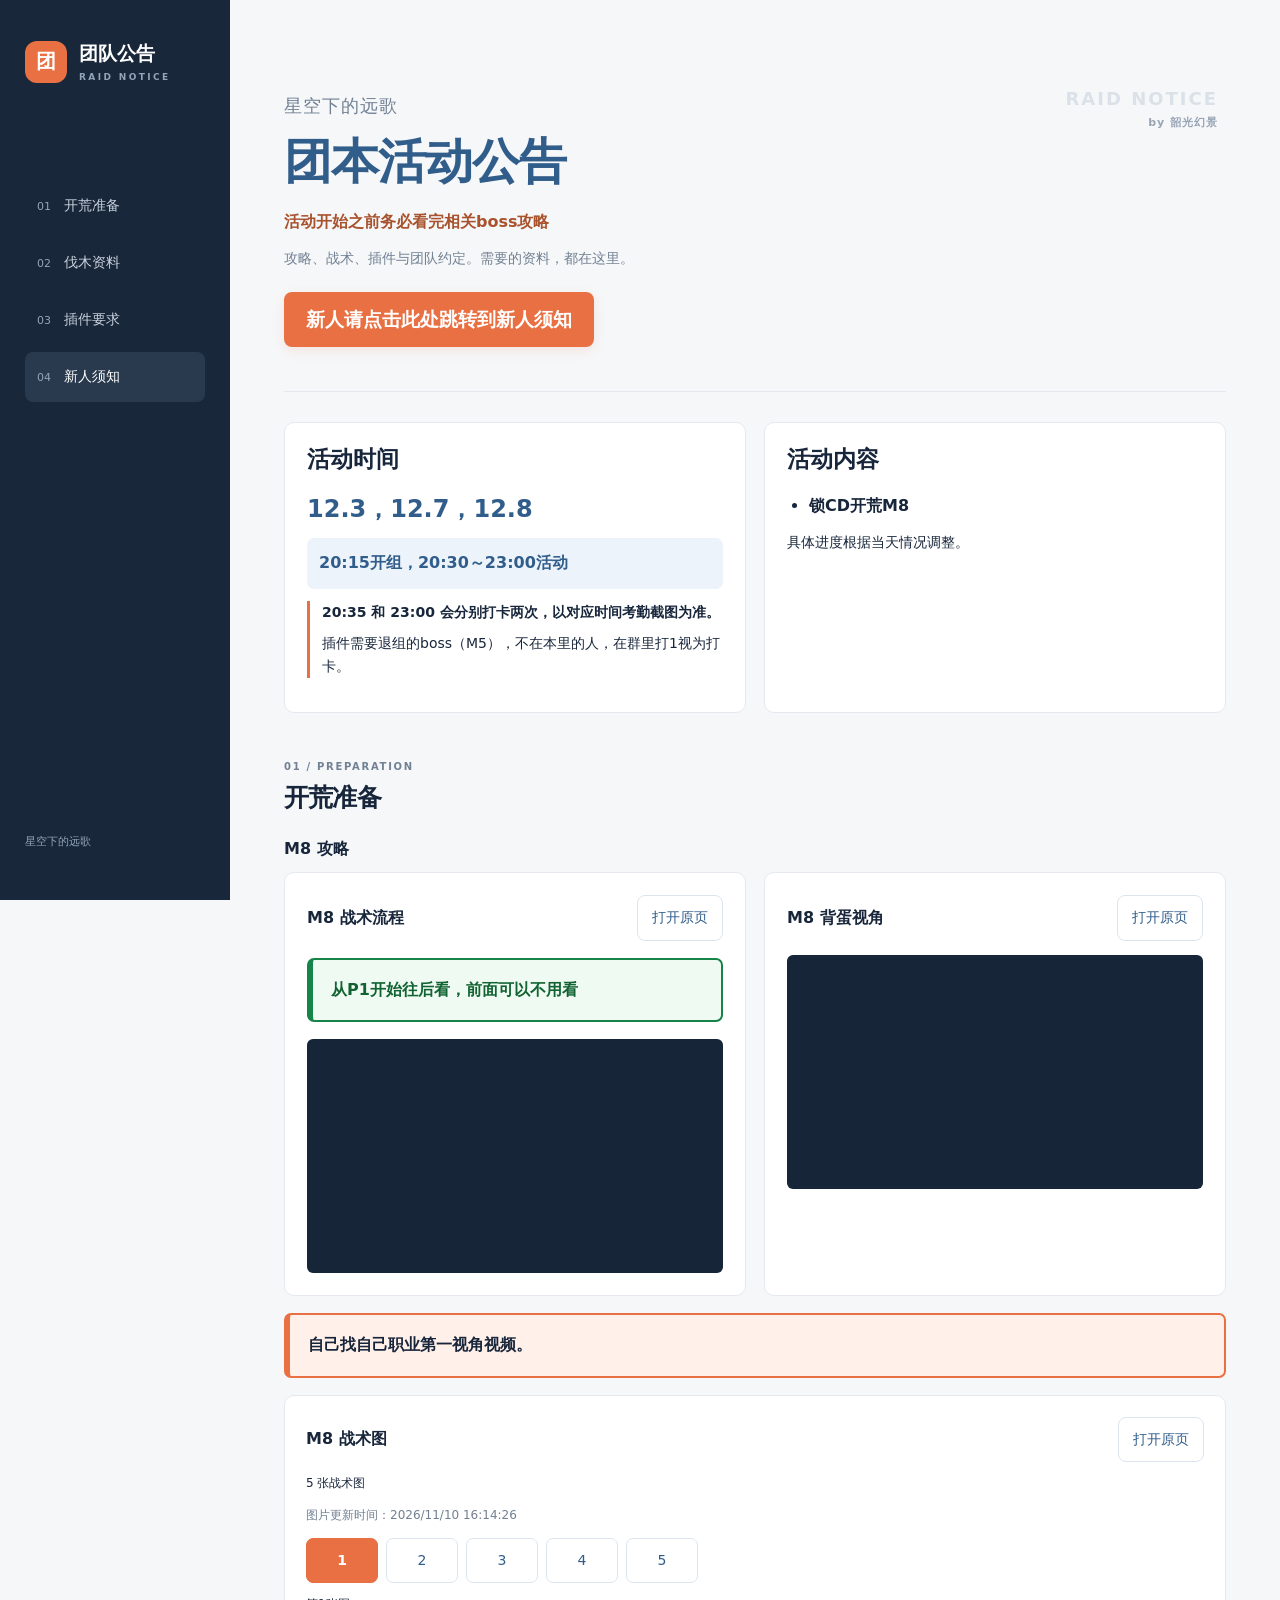
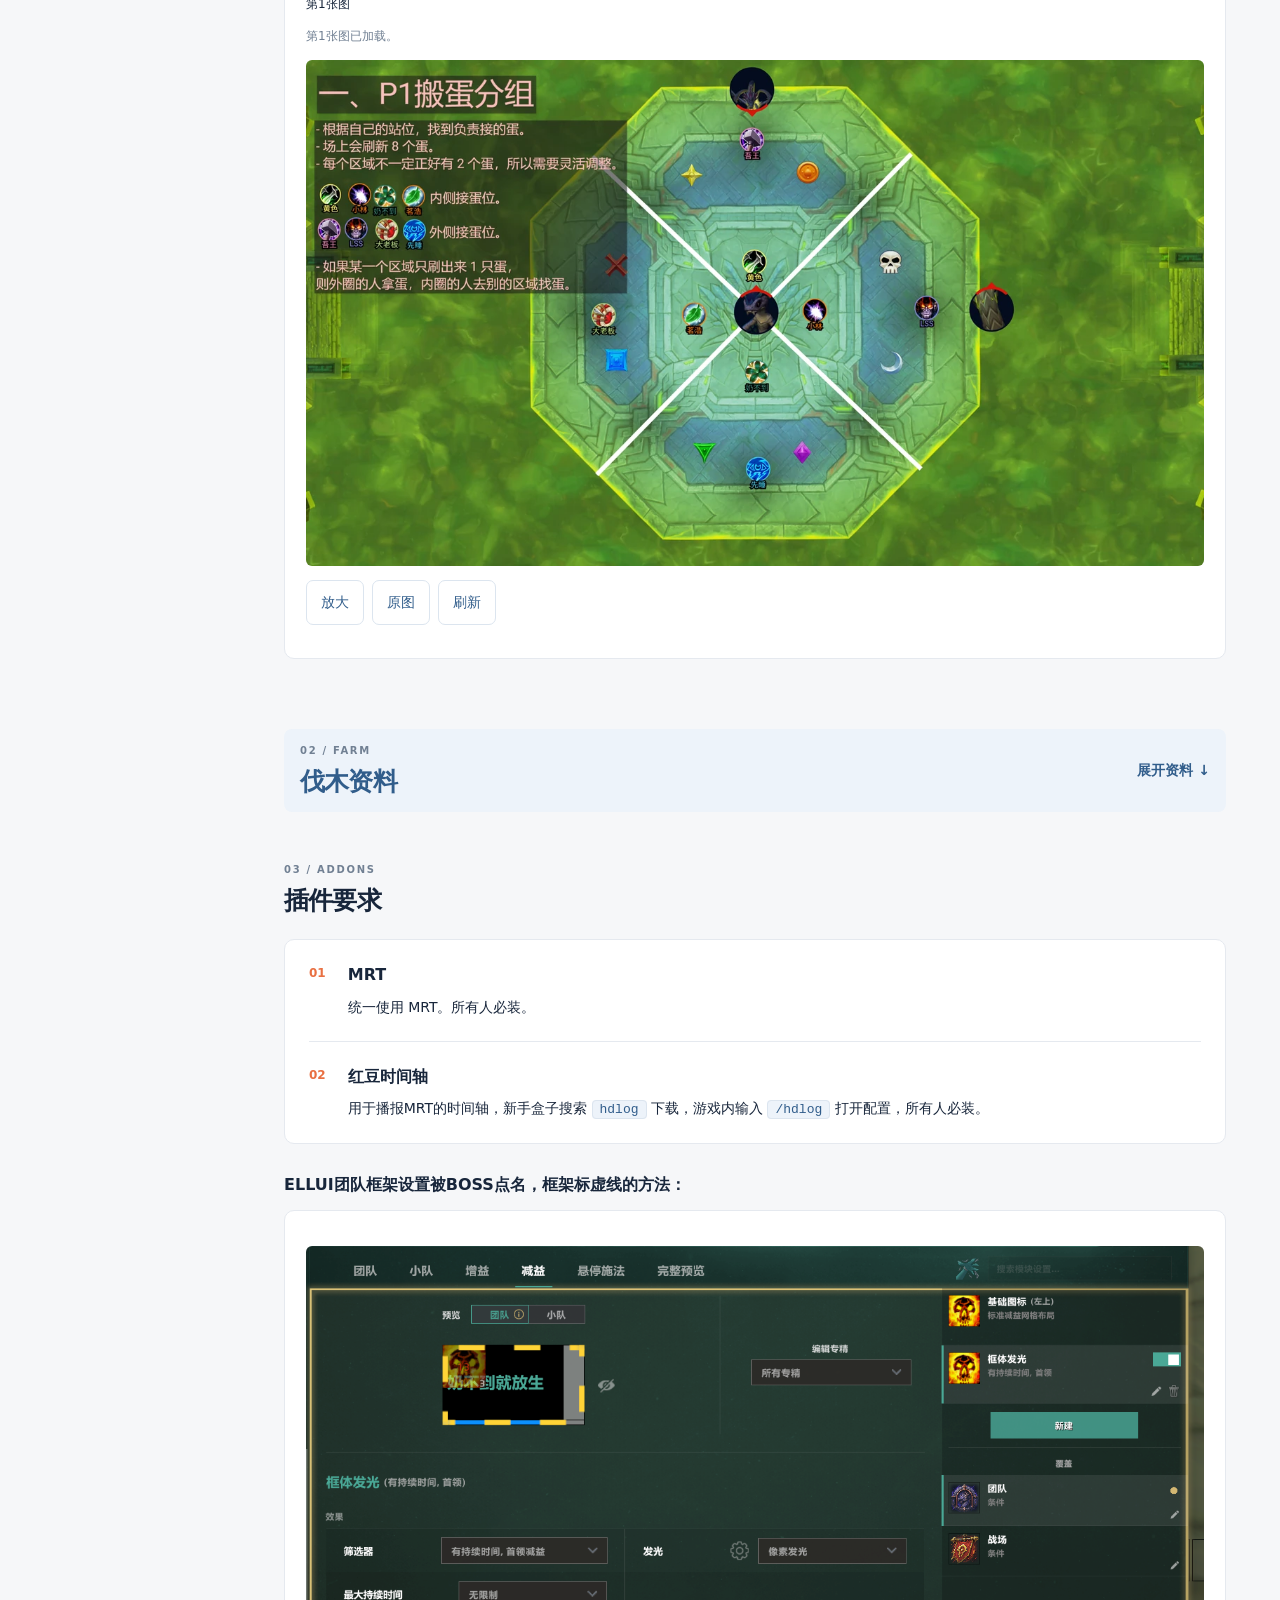
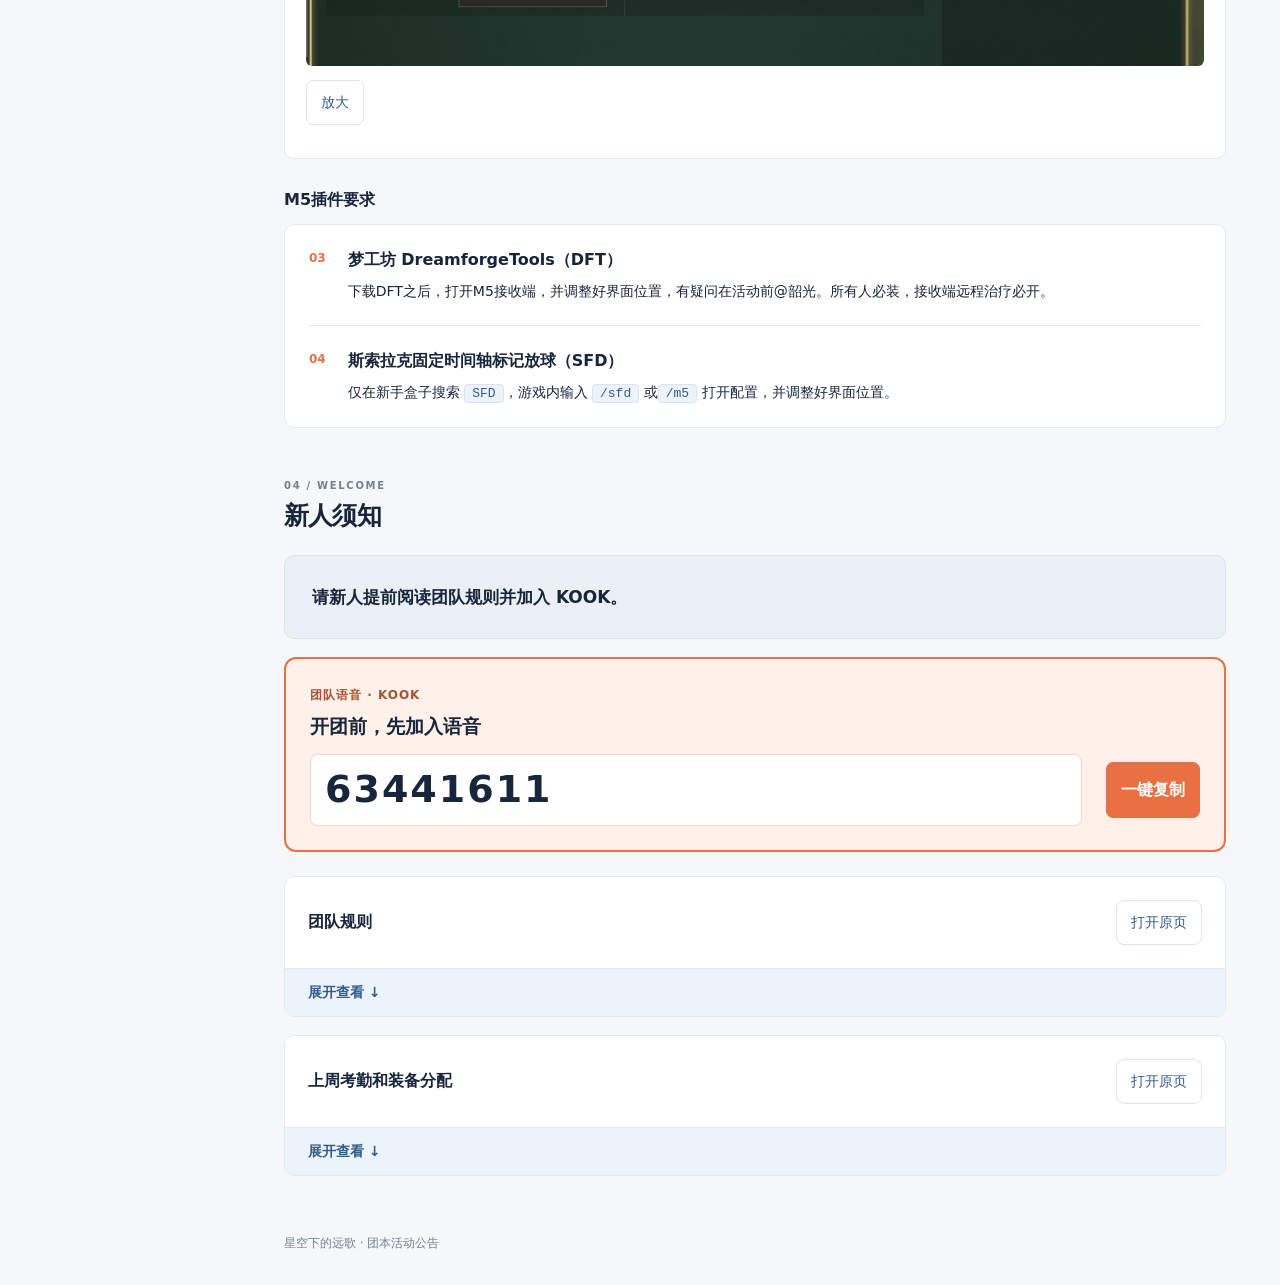
==== commit c9b7a758: "Remove M8 four-healer preparation note" ====
--- a/index.html
+++ b/index.html
@@ -2,7 +2,7 @@
 
 <html lang="zh-CN"><head><meta charset="utf-8"/><meta content="width=device-width,initial-scale=1" name="viewport"/><meta content="RaidNotice 团队公告：开荒准备、战术图、插件要求和新人须知。" name="description"/><title>wow星空下的远歌·团本活动公告</title><link href="style.css?v=20261110-m8-preparation" rel="stylesheet"/></head><body>
 <aside class="sidebar"><div class="brand"><span class="brand-mark"><span class="brand-glyph">团</span></span><div>团队公告<small>RAID NOTICE</small></div></div><nav aria-label="公告章节"><a class="active" href="#preparation"><span>01</span> 开荒准备</a><a href="#farm"><span>02</span> 伐木资料</a><a href="#addons"><span>03</span> 插件要求</a><a href="#newcomers"><span>04</span> 新人须知</a></nav><p class="sidebar-foot">星空下的远歌</p></aside>
-<main id="top"><header class="hero"><h1><small class="team-name">星空下的远歌</small><span class="activity-title">团本活动公告</span></h1><p class="hero-reminder">活动开始之前务必看完相关boss攻略</p><p>攻略、战术、插件与团队约定。需要的资料，都在这里。</p><a class="newcomer-jump" href="#newcomers">新人请点击此处跳转到新人须知</a><div aria-hidden="true" class="hero-index">RAID NOTICE<small>by 韶光幻景</small></div></header><section aria-label="活动安排" class="activity-overview"><article class="activity-card"><h2>活动时间</h2><p class="activity-dates" id="activity-dates">10.15，10.19，10.20</p><p class="activity-hours">20:15开组，20:30～23:00活动</p><p class="attendance-rule"><strong>20:35 和 23:00 会分别打卡两次，以对应时间考勤截图为准。</strong>插件需要退组的boss（M5），不在本里的人，在群里打1视为打卡。</p></article><article class="activity-card"><h2>活动内容</h2><ul><li>锁CD开荒M8</li></ul><p>具体进度根据当天情况调整。</p></article></section><section class="section" id="preparation"><div class="section-heading"><div><div class="section-num">01 / PREPARATION</div><h2>开荒准备</h2></div></div><h3>M8 攻略</h3><p class="notice m8-timeline-notice" role="note">做攻略的时候<strong>请按照4治疗配置抄作业。</strong></p><div class="videos">
+<main id="top"><header class="hero"><h1><small class="team-name">星空下的远歌</small><span class="activity-title">团本活动公告</span></h1><p class="hero-reminder">活动开始之前务必看完相关boss攻略</p><p>攻略、战术、插件与团队约定。需要的资料，都在这里。</p><a class="newcomer-jump" href="#newcomers">新人请点击此处跳转到新人须知</a><div aria-hidden="true" class="hero-index">RAID NOTICE<small>by 韶光幻景</small></div></header><section aria-label="活动安排" class="activity-overview"><article class="activity-card"><h2>活动时间</h2><p class="activity-dates" id="activity-dates">10.15，10.19，10.20</p><p class="activity-hours">20:15开组，20:30～23:00活动</p><p class="attendance-rule"><strong>20:35 和 23:00 会分别打卡两次，以对应时间考勤截图为准。</strong>插件需要退组的boss（M5），不在本里的人，在群里打1视为打卡。</p></article><article class="activity-card"><h2>活动内容</h2><ul><li>锁CD开荒M8</li></ul><p>具体进度根据当天情况调整。</p></article></section><section class="section" id="preparation"><div class="section-heading"><div><div class="section-num">01 / PREPARATION</div><h2>开荒准备</h2></div></div><h3>M8 攻略</h3><div class="videos">
 <article class="video-card"><div class="card-heading"><h3>M8 战术流程</h3><a class="button original-button" href="https://www.bilibili.com/video/BV1yz4g66EVZ/?p=2&amp;spm_id_from=333.1007.top_right_bar_window_history.content.click&amp;vd_source=de78905a588fbd9ed49a69a4bfdb7647" rel="noopener" target="_blank">打开原页</a></div><p class="notice m8-video-note" role="note"><strong>从P1开始往后看，前面可以不用看</strong></p><iframe allow="fullscreen; picture-in-picture" allowfullscreen="" class="video" loading="eager" src="https://player.bilibili.com/player.html?bvid=BV1yz4g66EVZ&amp;p=2&amp;autoplay=0" title="M8战术流程"></iframe></article><article class="video-card"><div class="card-heading"><h3>M8 背蛋视角</h3><a class="button original-button" href="https://www.bilibili.com/video/BV1e7aT6dEEe/?vd_source=de78905a588fbd9ed49a69a4bfdb7647" rel="noopener" target="_blank">打开原页</a></div><iframe allow="fullscreen; picture-in-picture" allowfullscreen="" class="video" loading="eager" src="https://player.bilibili.com/player.html?bvid=BV1e7aT6dEEe&amp;autoplay=0" title="M8背蛋视角"></iframe></article></div><p class="notice m8-timeline-notice" role="note"><strong>自己找自己职业第一视角视频。</strong></p><div id="plan-m8"><article class="plan"><div class="plan-heading"><h3>M8 战术图</h3><a class="plan-original button original-button" href="https://raidplan.io/plan/tbw7bcg8wbqscf5r/" rel="noopener" target="_blank">打开原页</a></div><p class="status">战术图加载中。</p></article></div></section>
 <section class="section" id="farm"><details id="farm-details"><summary aria-controls="farm-content" aria-expanded="false"><div class="section-heading"><div><div class="section-num">02 / FARM</div><h2>伐木资料</h2></div><span class="farm-indicator">展开资料 ↓</span></div></summary><div id="farm-content"><div class="farm-m7"><h3>M7 攻略</h3><p class="notice m7-timeline-notice" role="note">做攻略的时候<strong>请按照4治疗配置抄作业。</strong></p><div class="videos">
 <article class="video-card"><div class="card-heading"><h3>M7 P1-P2 战术流程</h3><a class="button original-button" href="https://www.bilibili.com/video/BV1jeYA6pE4G/?spm_id_from=333.788.videopod.episodes&amp;bvid=BV1jeYA6pE4G&amp;vd_source=de78905a588fbd9ed49a69a4bfdb7647" rel="noopener" target="_blank">打开原页</a></div><p class="notice m7-timeline-notice" role="note"><strong>削弱后P1为4紫+4绿，视频为旧攻略内容</strong></p><iframe allow="fullscreen; picture-in-picture" allowfullscreen="" class="video" loading="eager" src="https://player.bilibili.com/player.html?bvid=BV1jeYA6pE4G&amp;autoplay=0" title="M7攻略视频"></iframe></article><article class="video-card"><div class="card-heading"><h3>M7 P2.5-P3 战术流程</h3><a class="button original-button" href="https://www.bilibili.com/video/BV1jeYA6pE4G/?spm_id_from=333.788.videopod.episodes&amp;bvid=BV1jeYA6pE4G&amp;vd_source=de78905a588fbd9ed49a69a4bfdb7647&amp;p=2" rel="noopener" target="_blank">打开原页</a></div><iframe allow="fullscreen; picture-in-picture" allowfullscreen="" class="video" loading="eager" src="https://player.bilibili.com/player.html?bvid=BV1jeYA6pE4G&amp;p=2&amp;autoplay=0" title="M7 P2.5-P3 战术流程"></iframe></article><article class="video-card"><div class="card-heading"><h3>M7远程视角（圣糖刺客4奶）</h3><a class="button original-button" href="https://www.bilibili.com/video/BV1NVnP6kEbk" rel="noopener" target="_blank">打开原页</a></div><iframe allow="fullscreen; picture-in-picture" allowfullscreen="" class="video" loading="eager" src="https://player.bilibili.com/player.html?bvid=BV1NVnP6kEbk&amp;autoplay=0" title="M7远程视角（圣糖刺客4奶）"></iframe></article><article class="video-card"><div class="card-heading"><h3>M7治疗视角（4奶）</h3><a class="button original-button" href="https://www.bilibili.com/video/BV1LqJR6NE8w/?vd_source=de78905a588fbd9ed49a69a4bfdb7647" rel="noopener" target="_blank">打开原页</a></div><iframe allow="fullscreen; picture-in-picture" allowfullscreen="" class="video" loading="eager" src="https://player.bilibili.com/player.html?bvid=BV1LqJR6NE8w&amp;autoplay=0" title="M7治疗视角（4奶）"></iframe></article></div><p class="notice m7-timeline-notice" role="note"><strong>自己找自己职业第一视角视频。</strong></p><div id="plan-m7"><article class="plan"><div class="plan-heading"><h3>M7 战术图</h3><a class="plan-original button original-button" href="https://raidplan.io/plan/s9wwvk9tr838vpcr" rel="noopener" target="_blank">打开原页</a></div><p class="status">战术图加载中。</p></article></div><h3 class="addon-subheading">M7开荒插件要求</h3><ul class="addon-list"><li><span aria-hidden="true" class="addon-number">03</span><div class="addon-copy"><strong>梦工坊 DreamforgeTools（DFT）</strong>下载DFT之后，按照下面的截图步骤设置好M7打断。图1中有名字的人必须设置，有问题@韶光。<div class="dft-guide" id="guide-m7-dft"><p class="status">设置截图加载中。</p></div></div></li></ul></div><div class="farm-m6"><h3>M6 · 两份攻略都要看</h3><div class="videos">
